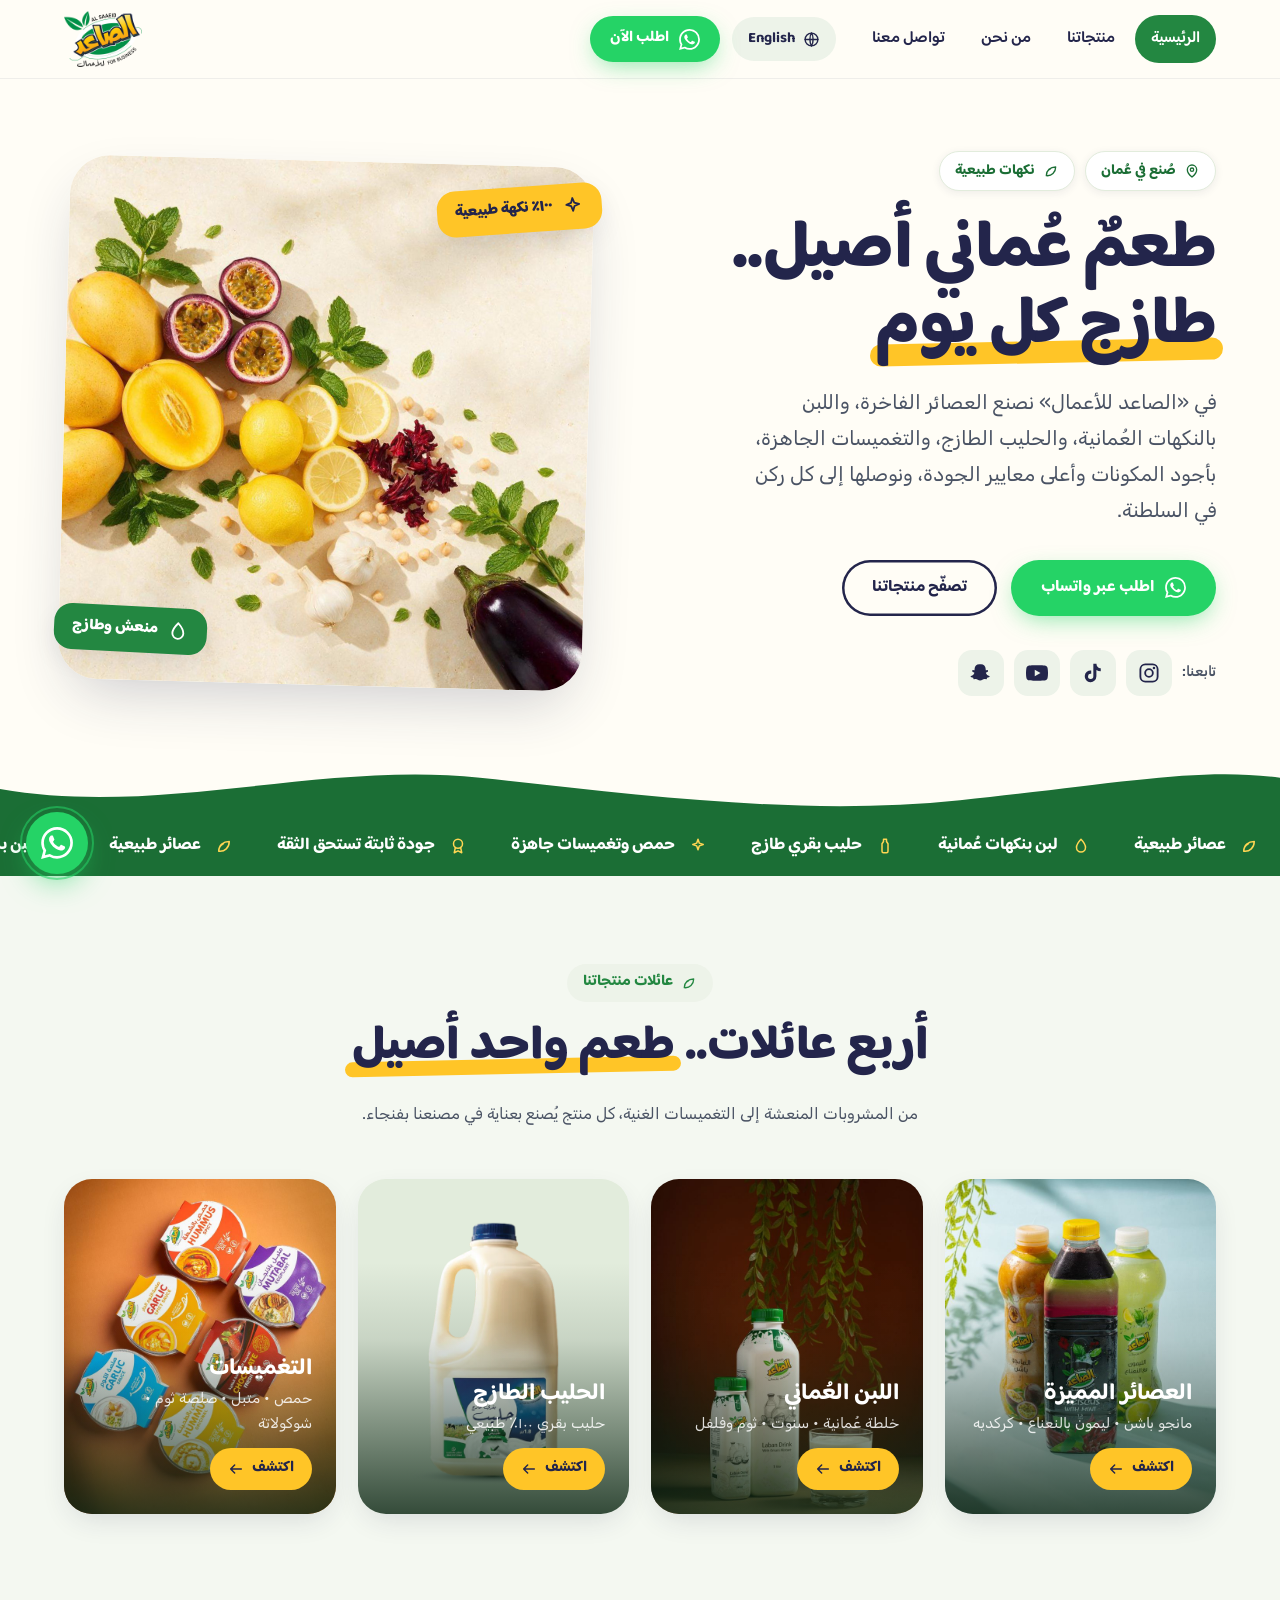
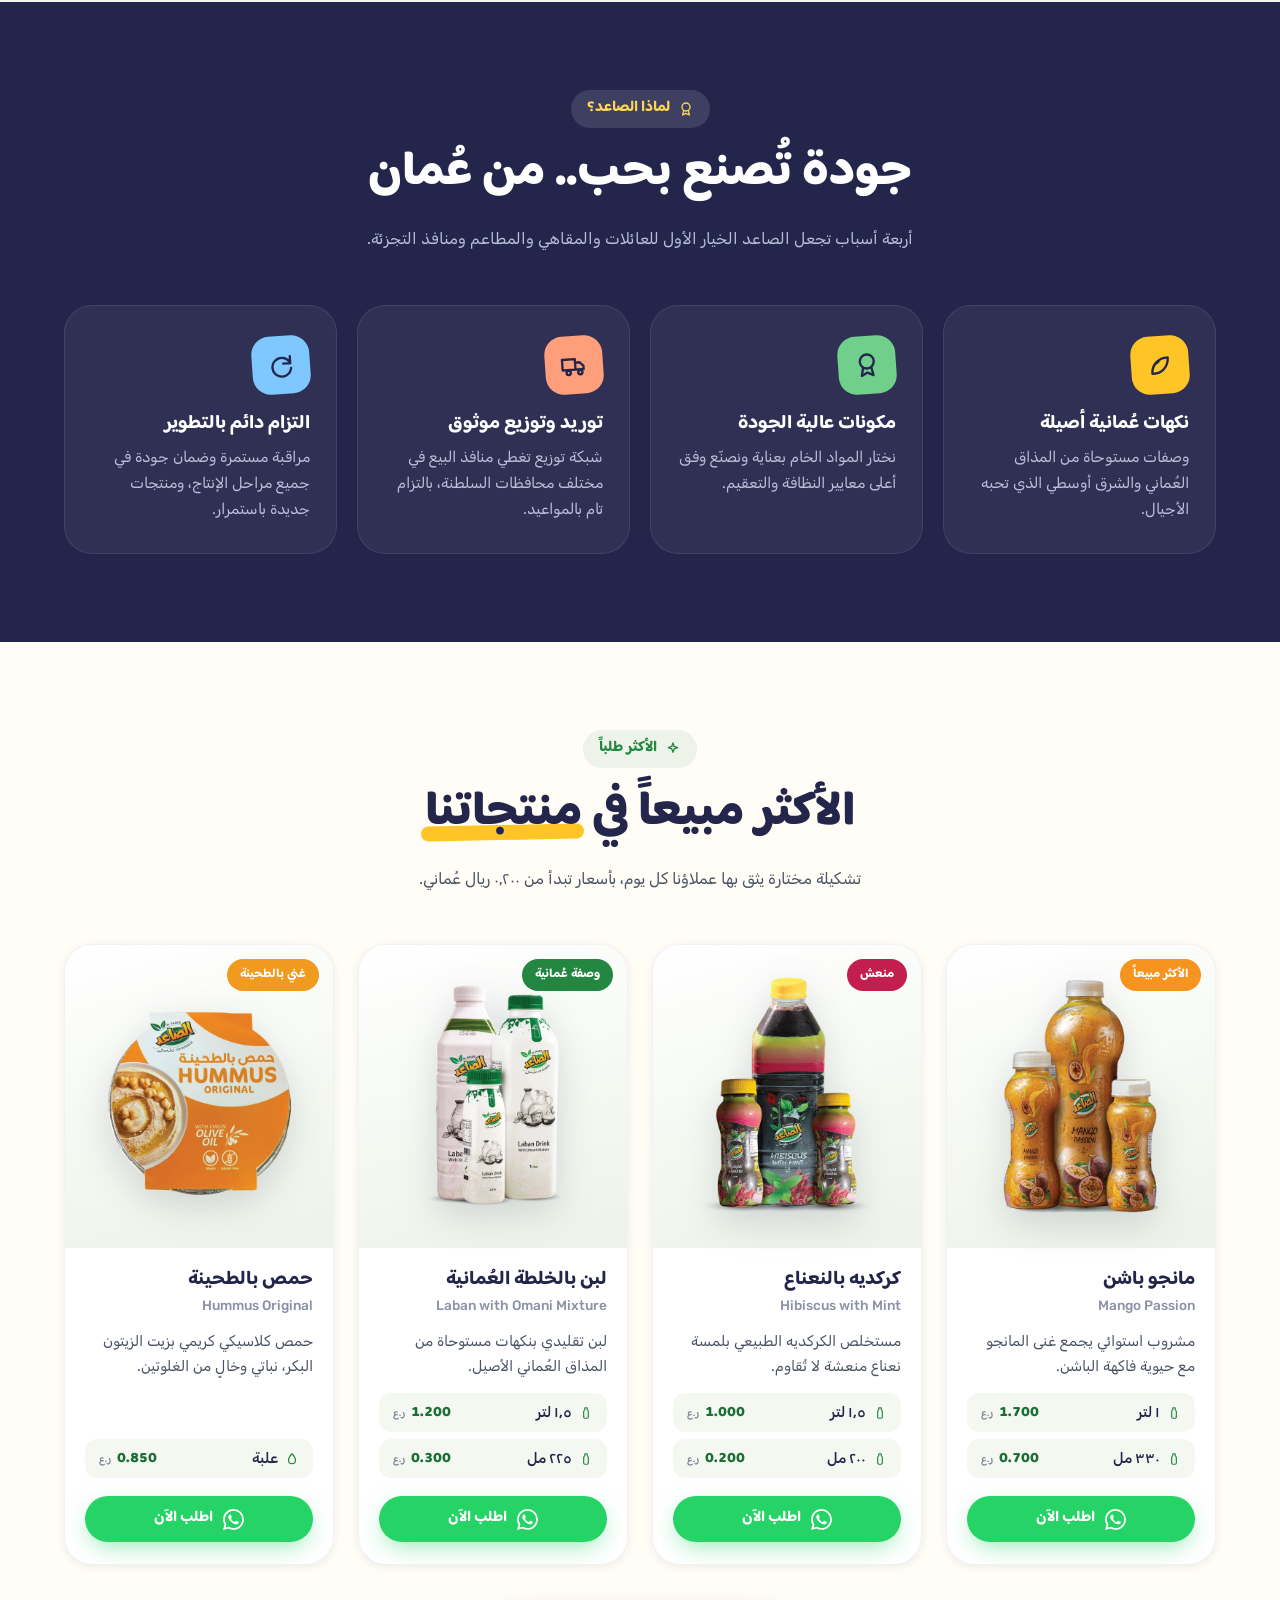
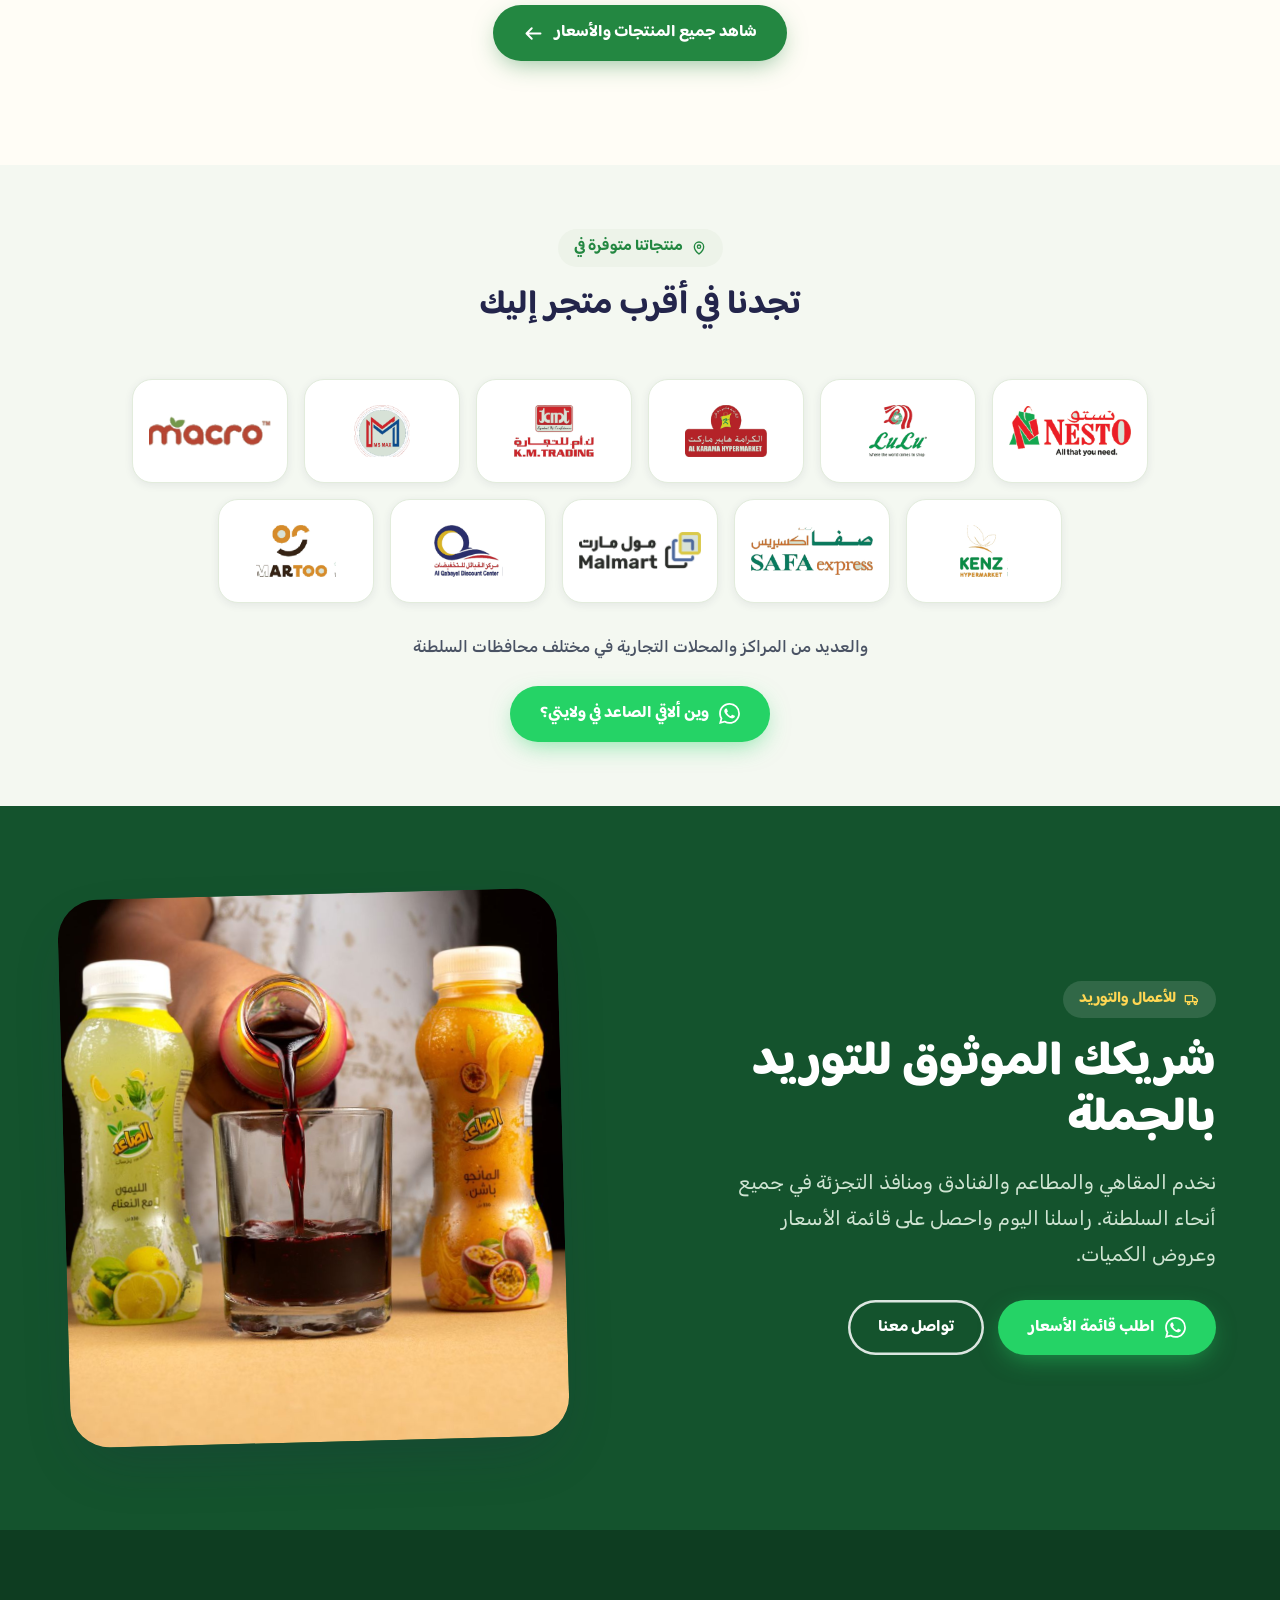
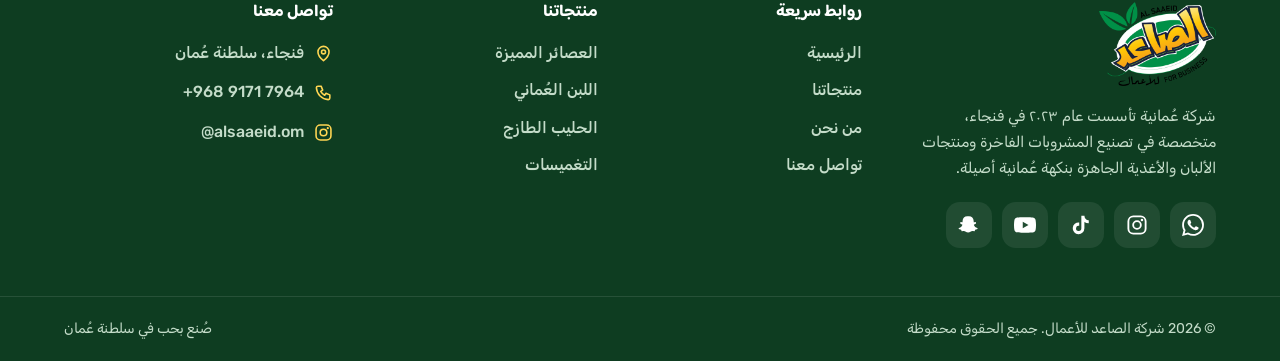
==== index.html @ 5150bda9 "Switch to clean URLs (no .html extension) Each page now lives at its own folder as index.html, so Gi" ====
<!DOCTYPE html>
<html lang="ar" dir="rtl">
<head>
<!-- Google tag (gtag.js) -->
<script async src="https://www.googletagmanager.com/gtag/js?id=AW-18378196377"></script>
<script>
  window.dataLayer = window.dataLayer || [];
  function gtag(){dataLayer.push(arguments);}
  gtag('js', new Date());

  gtag('config', 'AW-18378196377');
</script>
<meta charset="UTF-8">
<meta name="viewport" content="width=device-width, initial-scale=1">
<title>الصاعد للأعمال | عصائر ولبن وحليب وتغميسات عُمانية طازجة</title>
<meta name="description" content="شركة الصاعد للأعمال، مصنع عُماني في فنجاء ينتج العصائر الطبيعية، اللبن بالنكهات العُمانية، الحليب الطازج والتغميسات الجاهزة. اطلب الآن عبر واتساب.">
<link rel="icon" type="image/png" href="/assets/img/favicon.png">
<link rel="preconnect" href="https://fonts.googleapis.com">
<link rel="preconnect" href="https://fonts.gstatic.com" crossorigin>
<link href="https://fonts.googleapis.com/css2?family=Baloo+Bhaijaan+2:wght@400;500;600;700;800&family=Rubik:wght@300;400;500;600;700&display=swap" rel="stylesheet">
<link rel="stylesheet" href="/assets/css/style.css">

<!-- SEO -->
<link rel="canonical" href="https://alsaaeid.com/">
<link rel="alternate" hreflang="ar" href="https://alsaaeid.com/">
<link rel="alternate" hreflang="en" href="https://alsaaeid.com/en/">
<link rel="alternate" hreflang="x-default" href="https://alsaaeid.com/">
<meta name="robots" content="index, follow, max-image-preview:large">
<meta name="author" content="Al Saaeid For Business">
<meta name="geo.region" content="OM">
<meta name="geo.placename" content="Fanja, Sultanate of Oman">
<meta name="theme-color" content="#238741">
<meta property="og:type" content="website">
<meta property="og:site_name" content="الصاعد للأعمال">
<meta property="og:locale" content="ar_OM">
<meta property="og:locale:alternate" content="en_OM">
<meta property="og:url" content="https://alsaaeid.com/">
<meta property="og:title" content="الصاعد للأعمال | عصائر ولبن وحليب وتغميسات عُمانية طازجة">
<meta property="og:description" content="شركة الصاعد للأعمال، مصنع أغذية ومشروبات عُماني ينتج العصائر الطبيعية واللبن بالنكهات العُمانية والحليب الطازج والتغميسات الجاهزة. اطلب الآن عبر واتساب.">
<meta property="og:image" content="https://alsaaeid.com/assets/img/photos/hero-ingredients.jpg">
<meta property="og:image:width" content="1200">
<meta property="og:image:height" content="1200">
<meta name="twitter:card" content="summary_large_image">
<meta name="twitter:title" content="الصاعد للأعمال | عصائر ولبن وحليب وتغميسات عُمانية طازجة">
<meta name="twitter:description" content="شركة الصاعد للأعمال، مصنع أغذية ومشروبات عُماني ينتج العصائر الطبيعية واللبن بالنكهات العُمانية والحليب الطازج والتغميسات الجاهزة. اطلب الآن عبر واتساب.">
<meta name="twitter:image" content="https://alsaaeid.com/assets/img/photos/hero-ingredients.jpg">
<link rel="apple-touch-icon" href="https://alsaaeid.com/assets/img/favicon.png">
<script type="application/ld+json">{"@context":"https://schema.org","@type":"Organization","@id":"https://alsaaeid.com/#organization","name":"Al Saaeid For Business","alternateName":"شركة الصاعد للأعمال","url":"https://alsaaeid.com/","logo":"https://alsaaeid.com/assets/img/logo.png","image":"https://alsaaeid.com/assets/img/photos/hero-ingredients.jpg","description":"Omani food and beverage manufacturer producing premium juices, Omani-flavoured laban, fresh milk and ready-to-eat dips.","foundingDate":"2023","address":{"@type":"PostalAddress","addressLocality":"Fanja","addressRegion":"Ad Dakhiliyah","addressCountry":"OM"},"areaServed":[{"@type":"Country","name":"Oman"},{"@type":"Place","name":"GCC"}],"contactPoint":[{"@type":"ContactPoint","telephone":"+968-9171-7964","contactType":"sales","availableLanguage":["ar","en"]}],"sameAs":["https://www.instagram.com/alsaaeid.om","https://www.tiktok.com/@alsaieedjuices","https://www.youtube.com/@Alsaieedjuices","https://snapchat.com/t/v3rIKJzM","https://linktr.ee/alsaaiedforbusiness"]}</script>
<script type="application/ld+json">{"@context":"https://schema.org","@type":"WebSite","@id":"https://alsaaeid.com/#website","url":"https://alsaaeid.com/","name":"Al Saaeid For Business","inLanguage":["ar","en"],"publisher":{"@id":"https://alsaaeid.com/#organization"}}</script>
<script type="application/ld+json">{"@context":"https://schema.org","@type":"LocalBusiness","@id":"https://alsaaeid.com/#business","name":"Al Saaeid For Business","image":"https://alsaaeid.com/assets/img/logo.png","telephone":"+968-9171-7964","priceRange":"OMR 0.200 - OMR 1.700","address":{"@type":"PostalAddress","addressLocality":"Fanja","addressRegion":"Ad Dakhiliyah","addressCountry":"OM"},"url":"https://alsaaeid.com/","parentOrganization":{"@id":"https://alsaaeid.com/#organization"}}</script>
<!-- /SEO -->
</head>
<body>

<!-- SVG sprite -->
<svg xmlns="http://www.w3.org/2000/svg" style="display:none" aria-hidden="true">
  <symbol id="i-wa" viewBox="0 0 24 24"><path fill="currentColor" d="M17.472 14.382c-.297-.149-1.758-.867-2.03-.967-.273-.099-.471-.148-.67.15-.197.297-.767.966-.94 1.164-.173.199-.347.223-.644.075-.297-.15-1.255-.463-2.39-1.475-.883-.788-1.48-1.761-1.653-2.059-.173-.297-.018-.458.13-.606.134-.133.297-.347.446-.52.149-.174.198-.298.297-.497.1-.198.05-.371-.025-.52-.074-.149-.669-1.612-.916-2.207-.242-.579-.487-.5-.669-.51-.173-.008-.371-.01-.57-.01-.198 0-.52.074-.792.372-.272.297-1.04 1.016-1.04 2.479 0 1.462 1.065 2.875 1.213 3.074.149.198 2.096 3.2 5.077 4.487.709.306 1.262.489 1.694.625.712.227 1.36.195 1.871.118.571-.085 1.758-.719 2.006-1.413.248-.694.248-1.289.173-1.413-.074-.124-.272-.198-.57-.347m-5.421 7.403h-.004a9.87 9.87 0 0 1-5.031-1.378l-.361-.214-3.741.982.998-3.648-.235-.374a9.86 9.86 0 0 1-1.51-5.26c.001-5.45 4.436-9.884 9.888-9.884 2.64 0 5.122 1.03 6.988 2.898a9.825 9.825 0 0 1 2.893 6.994c-.003 5.45-4.437 9.884-9.885 9.884m8.413-18.297A11.815 11.815 0 0 0 12.05 0C5.495 0 .16 5.335.157 11.892c0 2.096.547 4.142 1.588 5.945L.057 24l6.305-1.654a11.882 11.882 0 0 0 5.683 1.448h.005c6.554 0 11.89-5.335 11.893-11.893a11.821 11.821 0 0 0-3.48-8.413"/></symbol>
  <symbol id="i-ig" viewBox="0 0 24 24"><rect x="2.6" y="2.6" width="18.8" height="18.8" rx="5.4" fill="none" stroke="currentColor" stroke-width="2"/><circle cx="12" cy="12" r="4.2" fill="none" stroke="currentColor" stroke-width="2"/><circle cx="17.4" cy="6.6" r="1.4" fill="currentColor"/></symbol>
  <symbol id="i-tt" viewBox="0 0 24 24"><path fill="currentColor" d="M19.59 6.69a4.83 4.83 0 0 1-3.77-4.25V2h-3.45v13.67a2.89 2.89 0 1 1-2.31-2.83v-3.5a6.37 6.37 0 1 0 5.64 6.33V8.69a8.16 8.16 0 0 0 4.77 1.52v-3.4a4.85 4.85 0 0 1-.88-.12z"/></symbol>
  <symbol id="i-yt" viewBox="0 0 24 24"><path fill="currentColor" d="M23.5 6.19a3.02 3.02 0 0 0-2.12-2.14C19.5 3.55 12 3.55 12 3.55s-7.5 0-9.38.5A3.02 3.02 0 0 0 .5 6.19 31.6 31.6 0 0 0 0 12a31.6 31.6 0 0 0 .5 5.81 3.02 3.02 0 0 0 2.12 2.14c1.88.5 9.38.5 9.38.5s7.5 0 9.38-.5a3.02 3.02 0 0 0 2.12-2.14A31.6 31.6 0 0 0 24 12a31.6 31.6 0 0 0-.5-5.81zM9.55 15.57V8.43L15.82 12z"/></symbol>
  <symbol id="i-sc" viewBox="0 0 24 24"><path fill="currentColor" d="M12 2.5c2.9 0 5 2.2 5.1 5l.05 1.6c.6.1 1.1-.4 1.7-.3.5.05.9.4.9.9 0 .9-1.3 1.3-2.1 1.7-.3.1-.4.4-.3.7.6 1.5 1.9 2.9 3.6 3.2.3.1.5.3.5.6 0 .8-1.5 1.2-2.8 1.4-.1.4-.2.9-.4 1.2-.15.3-.5.3-.8.25-.5-.1-1-.2-1.6-.2-1.9 0-2.6 1.7-4.8 1.7s-2.9-1.7-4.8-1.7c-.6 0-1.2.1-1.6.2-.3.05-.65.05-.8-.25-.2-.35-.3-.8-.4-1.2-1.3-.2-2.8-.6-2.8-1.4 0-.3.2-.5.5-.6 1.7-.3 3-1.7 3.6-3.2.1-.3 0-.6-.3-.7-.8-.4-2.1-.8-2.1-1.7 0-.5.4-.85.9-.9.6-.1 1.1.4 1.7.3l.05-1.6c.1-2.8 2.2-5 5.1-5z"/></symbol>
  <symbol id="i-leaf" viewBox="0 0 24 24"><path fill="none" stroke="currentColor" stroke-width="2" stroke-linecap="round" stroke-linejoin="round" d="M5 19c8 1 14-5 14-13-8 0-14 5-14 13zm0 0c0-4 2-8 6-10"/></symbol>
  <symbol id="i-arrow" viewBox="0 0 24 24"><path fill="none" stroke="currentColor" stroke-width="2.2" stroke-linecap="round" stroke-linejoin="round" d="M4 12h16m-6-6 6 6-6 6"/></symbol>
  <symbol id="i-pin" viewBox="0 0 24 24"><path fill="none" stroke="currentColor" stroke-width="2" stroke-linecap="round" stroke-linejoin="round" d="M12 21s-7-5.5-7-11a7 7 0 1 1 14 0c0 5.5-7 11-7 11z"/><circle cx="12" cy="10" r="2.5" fill="none" stroke="currentColor" stroke-width="2"/></symbol>
  <symbol id="i-phone" viewBox="0 0 24 24"><path fill="none" stroke="currentColor" stroke-width="2" stroke-linecap="round" stroke-linejoin="round" d="M5 4h4l2 5-2.5 1.5a12 12 0 0 0 5 5L15 13l5 2v4a2 2 0 0 1-2 2A16 16 0 0 1 3 6a2 2 0 0 1 2-2z"/></symbol>
  <symbol id="i-check" viewBox="0 0 24 24"><path fill="none" stroke="currentColor" stroke-width="2.4" stroke-linecap="round" stroke-linejoin="round" d="M5 13l4 4L19 7"/></symbol>
  <symbol id="i-medal" viewBox="0 0 24 24"><circle cx="12" cy="9" r="6" fill="none" stroke="currentColor" stroke-width="2"/><path fill="none" stroke="currentColor" stroke-width="2" stroke-linecap="round" stroke-linejoin="round" d="M8.5 14 7 21l5-2.5L17 21l-1.5-7"/></symbol>
  <symbol id="i-truck" viewBox="0 0 24 24"><path fill="none" stroke="currentColor" stroke-width="2" stroke-linecap="round" stroke-linejoin="round" d="M2 7h11v9H2zM13 10h4l3 3v3h-7z"/><circle cx="7" cy="18.5" r="1.8" fill="none" stroke="currentColor" stroke-width="2"/><circle cx="17" cy="18.5" r="1.8" fill="none" stroke="currentColor" stroke-width="2"/></symbol>
  <symbol id="i-spark" viewBox="0 0 24 24"><path fill="none" stroke="currentColor" stroke-width="2" stroke-linejoin="round" d="M12 3l1.8 5.2L19 10l-5.2 1.8L12 17l-1.8-5.2L5 10l5.2-1.8z"/></symbol>
  <symbol id="i-refresh" viewBox="0 0 24 24"><path fill="none" stroke="currentColor" stroke-width="2" stroke-linecap="round" stroke-linejoin="round" d="M20 11a8 8 0 1 0 .5 4M20 5v6h-6"/></symbol>
  <symbol id="i-drop" viewBox="0 0 24 24"><path fill="none" stroke="currentColor" stroke-width="2" stroke-linejoin="round" d="M12 3s6 6.3 6 11a6 6 0 1 1-12 0c0-4.7 6-11 6-11z"/></symbol>
  <symbol id="i-clock" viewBox="0 0 24 24"><circle cx="12" cy="12" r="9" fill="none" stroke="currentColor" stroke-width="2"/><path fill="none" stroke="currentColor" stroke-width="2" stroke-linecap="round" d="M12 7v5l3 2"/></symbol>
  <symbol id="i-globe" viewBox="0 0 24 24"><circle cx="12" cy="12" r="9" fill="none" stroke="currentColor" stroke-width="2"/><path fill="none" stroke="currentColor" stroke-width="2" stroke-linecap="round" d="M3 12h18M12 3c3 3.5 3 14 0 18-3-4-3-14.5 0-18"/></symbol>
  <symbol id="i-bottle" viewBox="0 0 24 24"><path fill="none" stroke="currentColor" stroke-width="2" stroke-linecap="round" stroke-linejoin="round" d="M10 3h4v3l2 3v10a2 2 0 0 1-2 2h-4a2 2 0 0 1-2-2V9l2-3z"/></symbol>
  <symbol id="i-factory" viewBox="0 0 24 24"><path fill="none" stroke="currentColor" stroke-width="2" stroke-linecap="round" stroke-linejoin="round" d="M3 21V10l6 4v-4l6 4V7a2 2 0 0 1 2-2h2a2 2 0 0 1 2 2v14zM3 21h18"/></symbol>
</svg>

<!-- Header -->
<header class="header">
  <div class="header__inner">
    <a class="header__logo" href="/" aria-label="الصاعد للأعمال، الصفحة الرئيسية">
      <img src="/assets/img/logo.png" alt="شعار الصاعد للأعمال" width="768" height="552">
    </a>
    <nav class="nav" id="nav" aria-label="التنقل الرئيسي">
      <a href="/" class="is-active" aria-current="page">الرئيسية</a>
      <a href="/products/">منتجاتنا</a>
      <a href="/about/">من نحن</a>
      <a href="/contact/">تواصل معنا</a>
    </nav>
    <div class="header__actions">
      <a class="lang-switch" href="/en/" lang="en" hreflang="en">
        <svg aria-hidden="true"><use href="#i-globe"/></svg>
        English
      </a>
      <a class="btn btn--wa btn--sm header__wa" href="https://wa.me/96891717964?text=مرحباً، أود الاستفسار عن منتجات الصاعد" target="_blank" rel="noopener">
        <svg aria-hidden="true"><use href="#i-wa"/></svg>
        اطلب الآن
      </a>
      <button class="nav-toggle" aria-expanded="false" aria-controls="nav" aria-label="فتح القائمة">
        <span></span><span></span><span></span>
      </button>
    </div>
  </div>
</header>

<main>
  <!-- Hero -->
  <section class="hero">
    <div class="hero__blob hero__blob--gold" aria-hidden="true"></div>
    <div class="hero__blob hero__blob--green" aria-hidden="true"></div>
    <div class="hero__inner">
      <div class="hero__copy">
        <div class="hero__badge-row reveal-stagger is-visible">
          <span class="hero__badge"><svg aria-hidden="true"><use href="#i-pin"/></svg> صُنع في عُمان</span>
          <span class="hero__badge"><svg aria-hidden="true"><use href="#i-leaf"/></svg> نكهات طبيعية</span>
        </div>
        <h1 class="display-xl">طعمٌ عُماني أصيل..<br><span class="mark-swash">طازج كل يوم</span></h1>
        <p class="lead hero__sub">في «الصاعد للأعمال» نصنع العصائر الفاخرة، واللبن بالنكهات العُمانية، والحليب الطازج، والتغميسات الجاهزة، بأجود المكونات وأعلى معايير الجودة، ونوصلها إلى كل ركن في السلطنة.</p>
        <div class="hero__ctas">
          <a class="btn btn--wa" href="https://wa.me/96891717964?text=مرحباً، أود الاستفسار عن منتجات الصاعد" target="_blank" rel="noopener">
            <svg aria-hidden="true"><use href="#i-wa"/></svg>
            اطلب عبر واتساب
          </a>
          <a class="btn btn--ghost" href="/products/">تصفّح منتجاتنا</a>
        </div>
        <div class="hero__social">
          <span class="hero__social-label">تابعنا:</span>
          <a class="social-btn" style="background:var(--sage-100);color:var(--ink)" href="https://www.instagram.com/alsaaeid.om" target="_blank" rel="noopener" aria-label="إنستغرام"><svg aria-hidden="true"><use href="#i-ig"/></svg></a>
          <a class="social-btn" style="background:var(--sage-100);color:var(--ink)" href="https://www.tiktok.com/@alsaieedjuices" target="_blank" rel="noopener" aria-label="تيك توك"><svg aria-hidden="true"><use href="#i-tt"/></svg></a>
          <a class="social-btn" style="background:var(--sage-100);color:var(--ink)" href="https://www.youtube.com/@Alsaieedjuices" target="_blank" rel="noopener" aria-label="يوتيوب"><svg aria-hidden="true"><use href="#i-yt"/></svg></a>
          <a class="social-btn" style="background:var(--sage-100);color:var(--ink)" href="https://snapchat.com/t/v3rIKJzM" target="_blank" rel="noopener" aria-label="سناب شات"><svg aria-hidden="true"><use href="#i-sc"/></svg></a>
        </div>
      </div>
      <div class="hero__art reveal is-visible">
        <span class="hero__sticker hero__sticker--top"><svg aria-hidden="true"><use href="#i-spark"/></svg> ١٠٠٪ نكهة طبيعية</span>
        <div class="hero__photo-frame">
          <img src="/assets/img/photos/hero-ingredients.jpg" alt="عصائر الصاعد: الليمون بالنعناع، مانجو باشن، والكركديه على خلفية صفراء زاهية" fetchpriority="high">
        </div>
        <span class="hero__sticker hero__sticker--bottom"><svg aria-hidden="true"><use href="#i-drop"/></svg> منعش وطازج</span>
      </div>
    </div>
    <div class="wave" aria-hidden="true">
      <svg viewBox="0 0 1440 60" preserveAspectRatio="none"><path fill="#1B6E35" d="M0,30 C180,60 360,0 540,18 C720,36 900,60 1080,42 C1260,24 1350,6 1440,18 L1440,60 L0,60 Z"/></svg>
    </div>
  </section>

  <!-- Ticker -->
  <div class="ticker" aria-hidden="true">
    <div class="ticker__track">
      <div class="ticker__group">
        <span class="ticker__item"><svg><use href="#i-leaf"/></svg> عصائر طبيعية</span>
        <span class="ticker__item"><svg><use href="#i-drop"/></svg> لبن بنكهات عُمانية</span>
        <span class="ticker__item"><svg><use href="#i-bottle"/></svg> حليب بقري طازج</span>
        <span class="ticker__item"><svg><use href="#i-spark"/></svg> حمص وتغميسات جاهزة</span>
        <span class="ticker__item"><svg><use href="#i-medal"/></svg> جودة ثابتة تستحق الثقة</span>
      </div>
      <div class="ticker__group">
        <span class="ticker__item"><svg><use href="#i-leaf"/></svg> عصائر طبيعية</span>
        <span class="ticker__item"><svg><use href="#i-drop"/></svg> لبن بنكهات عُمانية</span>
        <span class="ticker__item"><svg><use href="#i-bottle"/></svg> حليب بقري طازج</span>
        <span class="ticker__item"><svg><use href="#i-spark"/></svg> حمص وتغميسات جاهزة</span>
        <span class="ticker__item"><svg><use href="#i-medal"/></svg> جودة ثابتة تستحق الثقة</span>
      </div>
      <div class="ticker__group">
        <span class="ticker__item"><svg><use href="#i-leaf"/></svg> عصائر طبيعية</span>
        <span class="ticker__item"><svg><use href="#i-drop"/></svg> لبن بنكهات عُمانية</span>
        <span class="ticker__item"><svg><use href="#i-bottle"/></svg> حليب بقري طازج</span>
        <span class="ticker__item"><svg><use href="#i-spark"/></svg> حمص وتغميسات جاهزة</span>
        <span class="ticker__item"><svg><use href="#i-medal"/></svg> جودة ثابتة تستحق الثقة</span>
      </div>
    </div>
  </div>

  <!-- Categories -->
  <section class="section cats">
    <div class="container">
      <div class="section-head reveal">
        <span class="eyebrow"><svg aria-hidden="true"><use href="#i-leaf"/></svg> عائلات منتجاتنا</span>
        <h2 class="display-lg">أربع عائلات.. <span class="mark-swash">طعم واحد أصيل</span></h2>
        <p>من المشروبات المنعشة إلى التغميسات الغنية، كل منتج يُصنع بعناية في مصنعنا بفنجاء.</p>
      </div>
      <div class="cats__grid reveal-stagger">
        <a class="cat-card" href="/products/#juices">
          <img src="/assets/img/photos/cat-juices.jpg" alt="عصائر الصاعد الثلاثة: مانجو باشن والكركديه والليمون بالنعناع" loading="lazy">
          <div class="cat-card__body">
            <h3>العصائر المميزة</h3>
            <p>مانجو باشن • ليمون بالنعناع • كركديه</p>
            <span class="cat-card__cta">اكتشف <svg aria-hidden="true"><use href="#i-arrow"/></svg></span>
          </div>
        </a>
        <a class="cat-card" href="/products/#laban">
          <img src="/assets/img/photos/cat-laban.jpg" alt="لبن الصاعد بالخلطة العُمانية مع كوب لبن طازج" loading="lazy">
          <div class="cat-card__body">
            <h3>اللبن العُماني</h3>
            <p>خلطة عُمانية • سنوت • ثوم وفلفل</p>
            <span class="cat-card__cta">اكتشف <svg aria-hidden="true"><use href="#i-arrow"/></svg></span>
          </div>
        </a>
        <a class="cat-card" href="/products/#milk">
          <picture><source type="image/webp" srcset="/assets/img/products/milk-fresh.webp?v=20260805b"><img src="/assets/img/products/milk-fresh.png?v=20260805b" alt="حليب الصاعد البقري الطازج عبوة 1.8 لتر" loading="lazy" style="object-fit:contain;background:#E2ECDC" width="620" height="700"></picture>
          <div class="cat-card__body">
            <h3>الحليب الطازج</h3>
            <p>حليب بقري ١٠٠٪ طبيعي</p>
            <span class="cat-card__cta">اكتشف <svg aria-hidden="true"><use href="#i-arrow"/></svg></span>
          </div>
        </a>
        <a class="cat-card" href="/products/#dips">
          <img src="/assets/img/photos/cat-dips.jpg" alt="تشكيلة تغميسات الصاعد: حمص ومتبل وصلصة الثوم وصوص الشوكولاتة" loading="lazy">
          <div class="cat-card__body">
            <h3>التغميسات</h3>
            <p>حمص • متبل • صلصة ثوم • شوكولاتة</p>
            <span class="cat-card__cta">اكتشف <svg aria-hidden="true"><use href="#i-arrow"/></svg></span>
          </div>
        </a>
      </div>
    </div>
  </section>

  <!-- Why us -->
  <section class="section why">
    <div class="container">
      <div class="section-head reveal">
        <span class="eyebrow eyebrow--light"><svg aria-hidden="true"><use href="#i-medal"/></svg> لماذا الصاعد؟</span>
        <h2 class="display-lg">جودة تُصنع بحب.. من عُمان</h2>
        <p>أربعة أسباب تجعل الصاعد الخيار الأول للعائلات والمقاهي والمطاعم ومنافذ التجزئة.</p>
      </div>
      <div class="why__grid reveal-stagger">
        <div class="why-card">
          <div class="why-card__icon"><svg aria-hidden="true"><use href="#i-leaf"/></svg></div>
          <h3>نكهات عُمانية أصيلة</h3>
          <p>وصفات مستوحاة من المذاق العُماني والشرق أوسطي الذي تحبه الأجيال.</p>
        </div>
        <div class="why-card">
          <div class="why-card__icon"><svg aria-hidden="true"><use href="#i-medal"/></svg></div>
          <h3>مكونات عالية الجودة</h3>
          <p>نختار المواد الخام بعناية ونصنّع وفق أعلى معايير النظافة والتعقيم.</p>
        </div>
        <div class="why-card">
          <div class="why-card__icon"><svg aria-hidden="true"><use href="#i-truck"/></svg></div>
          <h3>توريد وتوزيع موثوق</h3>
          <p>شبكة توزيع تغطي منافذ البيع في مختلف محافظات السلطنة، بالتزام تام بالمواعيد.</p>
        </div>
        <div class="why-card">
          <div class="why-card__icon"><svg aria-hidden="true"><use href="#i-refresh"/></svg></div>
          <h3>التزام دائم بالتطوير</h3>
          <p>مراقبة مستمرة وضمان جودة في جميع مراحل الإنتاج، ومنتجات جديدة باستمرار.</p>
        </div>
      </div>
    </div>
  </section>

  <!-- Best sellers -->
  <section class="section products-strip">
    <div class="container">
      <div class="section-head reveal">
        <span class="eyebrow"><svg aria-hidden="true"><use href="#i-spark"/></svg> الأكثر طلباً</span>
        <h2 class="display-lg">الأكثر مبيعاً في <span class="mark-swash">منتجاتنا</span></h2>
        <p>تشكيلة مختارة يثق بها عملاؤنا كل يوم، بأسعار تبدأ من ٠٫٢٠٠ ريال عُماني.</p>
      </div>
      <div class="prod-grid reveal-stagger">
        <article class="prod-card" style="--accent:var(--mango)">
          <div class="prod-card__media">
            <span class="prod-card__flag">الأكثر مبيعاً</span>
            <picture><source type="image/webp" srcset="/assets/img/products/juice-mango.webp?v=20260805b"><img src="/assets/img/products/juice-mango.png?v=20260805b" alt="عصير مانجو باشن من الصاعد بثلاثة أحجام" loading="lazy" width="620" height="700"></picture>
          </div>
          <div class="prod-card__body">
            <h3>مانجو باشن</h3>
            <p class="prod-card__alt">Mango Passion</p>
            <p class="prod-card__desc">مشروب استوائي يجمع غنى المانجو مع حيوية فاكهة الباشن.</p>
            <div class="price-list">
              <div class="price-row"><span class="price-row__size"><svg aria-hidden="true"><use href="#i-bottle"/></svg> ١ لتر</span><span class="price-row__price">1.700 <small>ر.ع</small></span></div>
              <div class="price-row"><span class="price-row__size"><svg aria-hidden="true"><use href="#i-bottle"/></svg> ٣٣٠ مل</span><span class="price-row__price">0.700 <small>ر.ع</small></span></div>
            </div>
            <a class="btn btn--wa btn--sm" href="https://wa.me/96891717964?text=مرحباً، أود طلب عصير مانجو باشن" target="_blank" rel="noopener"><svg aria-hidden="true"><use href="#i-wa"/></svg> اطلب الآن</a>
          </div>
        </article>
        <article class="prod-card" style="--accent:var(--karkade)">
          <div class="prod-card__media">
            <span class="prod-card__flag">منعش</span>
            <picture><source type="image/webp" srcset="/assets/img/products/juice-karkade.webp?v=20260805b"><img src="/assets/img/products/juice-karkade.png?v=20260805b" alt="مشروب الكركديه بالنعناع من الصاعد" loading="lazy" width="620" height="700"></picture>
          </div>
          <div class="prod-card__body">
            <h3>كركديه بالنعناع</h3>
            <p class="prod-card__alt">Hibiscus with Mint</p>
            <p class="prod-card__desc">مستخلص الكركديه الطبيعي بلمسة نعناع منعشة لا تُقاوم.</p>
            <div class="price-list">
              <div class="price-row"><span class="price-row__size"><svg aria-hidden="true"><use href="#i-bottle"/></svg> ١٫٥ لتر</span><span class="price-row__price">1.000 <small>ر.ع</small></span></div>
              <div class="price-row"><span class="price-row__size"><svg aria-hidden="true"><use href="#i-bottle"/></svg> ٢٠٠ مل</span><span class="price-row__price">0.200 <small>ر.ع</small></span></div>
            </div>
            <a class="btn btn--wa btn--sm" href="https://wa.me/96891717964?text=مرحباً، أود طلب مشروب الكركديه بالنعناع" target="_blank" rel="noopener"><svg aria-hidden="true"><use href="#i-wa"/></svg> اطلب الآن</a>
          </div>
        </article>
        <article class="prod-card" style="--accent:var(--green-600)">
          <div class="prod-card__media">
            <span class="prod-card__flag">وصفة عُمانية</span>
            <picture><source type="image/webp" srcset="/assets/img/products/laban-omani.webp?v=20260805b"><img src="/assets/img/products/laban-omani.png?v=20260805b" alt="لبن الصاعد بالخلطة العُمانية بثلاثة أحجام" loading="lazy" width="620" height="700"></picture>
          </div>
          <div class="prod-card__body">
            <h3>لبن بالخلطة العُمانية</h3>
            <p class="prod-card__alt">Laban with Omani Mixture</p>
            <p class="prod-card__desc">لبن تقليدي بنكهات مستوحاة من المذاق العُماني الأصيل.</p>
            <div class="price-list">
              <div class="price-row"><span class="price-row__size"><svg aria-hidden="true"><use href="#i-bottle"/></svg> ١٫٥ لتر</span><span class="price-row__price">1.200 <small>ر.ع</small></span></div>
              <div class="price-row"><span class="price-row__size"><svg aria-hidden="true"><use href="#i-bottle"/></svg> ٢٢٥ مل</span><span class="price-row__price">0.300 <small>ر.ع</small></span></div>
            </div>
            <a class="btn btn--wa btn--sm" href="https://wa.me/96891717964?text=مرحباً، أود طلب لبن بالخلطة العُمانية" target="_blank" rel="noopener"><svg aria-hidden="true"><use href="#i-wa"/></svg> اطلب الآن</a>
          </div>
        </article>
        <article class="prod-card" style="--accent:var(--hummus, #F19A20)">
          <div class="prod-card__media">
            <span class="prod-card__flag" style="background:#F19A20">غني بالطحينة</span>
            <picture><source type="image/webp" srcset="/assets/img/products/dip-hummus-original.webp?v=20260805b"><img src="/assets/img/products/dip-hummus-original.png?v=20260805b" alt="حمص بالطحينة من الصاعد بزيت الزيتون البكر" loading="lazy" width="620" height="700"></picture>
          </div>
          <div class="prod-card__body">
            <h3>حمص بالطحينة</h3>
            <p class="prod-card__alt">Hummus Original</p>
            <p class="prod-card__desc">حمص كلاسيكي كريمي بزيت الزيتون البكر، نباتي وخالٍ من الغلوتين.</p>
            <div class="price-list">
              <div class="price-row"><span class="price-row__size"><svg aria-hidden="true"><use href="#i-drop"/></svg> علبة</span><span class="price-row__price">0.850 <small>ر.ع</small></span></div>
            </div>
            <a class="btn btn--wa btn--sm" href="https://wa.me/96891717964?text=مرحباً، أود طلب حمص بالطحينة" target="_blank" rel="noopener"><svg aria-hidden="true"><use href="#i-wa"/></svg> اطلب الآن</a>
          </div>
        </article>
      </div>
      <p class="text-center" style="margin-top:40px">
        <a class="btn btn--primary" href="/products/">شاهد جميع المنتجات والأسعار <svg aria-hidden="true" style="transform:scaleX(-1)"><use href="#i-arrow"/></svg></a>
      </p>
    </div>
  </section>

  <!-- Retailers -->
  <section class="section section--tight retailers">
    <div class="container">
      <div class="section-head reveal">
        <span class="eyebrow"><svg aria-hidden="true"><use href="#i-pin"/></svg> منتجاتنا متوفرة في</span>
        <h2 class="display-md">تجدنا في أقرب متجر إليك</h2>
      </div>
      <div class="retailers__grid reveal-stagger">
        <div class="retailer-card"><img src="/assets/img/retailers/nesto.png" alt="نستو هايبر ماركت" loading="lazy" width="363" height="150"></div>
        <div class="retailer-card"><img src="/assets/img/retailers/lulu.png" alt="لولو هايبر ماركت" loading="lazy" width="166" height="150"></div>
        <div class="retailer-card"><img src="/assets/img/retailers/al-karama.png" alt="الكرامة هايبر ماركت" loading="lazy" width="239" height="150"></div>
        <div class="retailer-card"><img src="/assets/img/retailers/km-trading.png" alt="ك.أم للتجارة" loading="lazy" width="232" height="150"></div>
        <div class="retailer-card"><img src="/assets/img/retailers/ms-max.png" alt="إم إس ماكس" loading="lazy" width="159" height="150"></div>
        <div class="retailer-card"><img src="/assets/img/retailers/macro.png" alt="ماكرو" loading="lazy" width="601" height="150"></div>
        <div class="retailer-card"><img src="/assets/img/retailers/kenz.png" alt="كنز هايبر ماركت" loading="lazy" width="140" height="150"></div>
        <div class="retailer-card"><img src="/assets/img/retailers/safa.png" alt="صفا إكسبريس" loading="lazy" width="381" height="150"></div>
        <div class="retailer-card"><img src="/assets/img/retailers/malmart.png" alt="مول مارت" loading="lazy" width="498" height="150"></div>
        <div class="retailer-card"><img src="/assets/img/retailers/al-qabayel.png" alt="مركز القبائل للتخفيضات" loading="lazy" width="199" height="150"></div>
        <div class="retailer-card"><img src="/assets/img/retailers/martoo.png" alt="مارتو" loading="lazy" width="233" height="150"></div>
      </div>
      <p class="retailers__note reveal">والعديد من المراكز والمحلات التجارية في مختلف محافظات السلطنة</p>
      <div class="retailers__cta reveal">
        <a class="btn btn--wa" href="https://wa.me/96891717964?text=مرحباً، أين أجد منتجات الصاعد في ولايتي؟" target="_blank" rel="noopener">
          <svg aria-hidden="true"><use href="#i-wa"/></svg>
          وين ألاقي الصاعد في ولايتي؟
        </a>
      </div>
    </div>
  </section>

  <!-- CTA band -->
  <section class="cta-band">
    <div class="cta-band__inner">
      <div class="reveal">
        <span class="eyebrow eyebrow--light"><svg aria-hidden="true"><use href="#i-truck"/></svg> للأعمال والتوريد</span>
        <h2 class="display-lg">شريكك الموثوق للتوريد بالجملة</h2>
        <p class="lead">نخدم المقاهي والمطاعم والفنادق ومنافذ التجزئة في جميع أنحاء السلطنة. راسلنا اليوم واحصل على قائمة الأسعار وعروض الكميات.</p>
        <div class="cta-band__actions">
          <a class="btn btn--wa" href="https://wa.me/96891717964?text=مرحباً، أود الحصول على قائمة الأسعار وتفاصيل التوريد بالجملة" target="_blank" rel="noopener">
            <svg aria-hidden="true"><use href="#i-wa"/></svg>
            اطلب قائمة الأسعار
          </a>
          <a class="btn btn--ghost-light" href="/contact/">تواصل معنا</a>
        </div>
      </div>
      <div class="cta-band__art reveal">
        <img src="/assets/img/photos/pour-karkade.jpg" alt="سكب مشروب الكركديه الطازج في كوب" loading="lazy">
      </div>
    </div>
  </section>

  <!-- Footer -->
  <footer class="footer">
    <div class="footer__top">
      <div class="footer__brand">
        <img src="/assets/img/logo.png" alt="شعار الصاعد للأعمال">
        <p>شركة عُمانية تأسست عام ٢٠٢٣ في فنجاء، متخصصة في تصنيع المشروبات الفاخرة ومنتجات الألبان والأغذية الجاهزة بنكهة عُمانية أصيلة.</p>
        <div class="social-row">
          <a class="social-btn" href="https://wa.me/96891717964" target="_blank" rel="noopener" aria-label="واتساب"><svg aria-hidden="true"><use href="#i-wa"/></svg></a>
          <a class="social-btn" href="https://www.instagram.com/alsaaeid.om" target="_blank" rel="noopener" aria-label="إنستغرام"><svg aria-hidden="true"><use href="#i-ig"/></svg></a>
          <a class="social-btn" href="https://www.tiktok.com/@alsaieedjuices" target="_blank" rel="noopener" aria-label="تيك توك"><svg aria-hidden="true"><use href="#i-tt"/></svg></a>
          <a class="social-btn" href="https://www.youtube.com/@Alsaieedjuices" target="_blank" rel="noopener" aria-label="يوتيوب"><svg aria-hidden="true"><use href="#i-yt"/></svg></a>
          <a class="social-btn" href="https://snapchat.com/t/v3rIKJzM" target="_blank" rel="noopener" aria-label="سناب شات"><svg aria-hidden="true"><use href="#i-sc"/></svg></a>
        </div>
      </div>
      <div>
        <h4>روابط سريعة</h4>
        <ul class="footer__links">
          <li><a href="/">الرئيسية</a></li>
          <li><a href="/products/">منتجاتنا</a></li>
          <li><a href="/about/">من نحن</a></li>
          <li><a href="/contact/">تواصل معنا</a></li>
        </ul>
      </div>
      <div>
        <h4>منتجاتنا</h4>
        <ul class="footer__links">
          <li><a href="/products/#juices">العصائر المميزة</a></li>
          <li><a href="/products/#laban">اللبن العُماني</a></li>
          <li><a href="/products/#milk">الحليب الطازج</a></li>
          <li><a href="/products/#dips">التغميسات</a></li>
        </ul>
      </div>
      <div>
        <h4>تواصل معنا</h4>
        <ul class="footer__contact">
          <li><svg aria-hidden="true"><use href="#i-pin"/></svg> فنجاء، سلطنة عُمان</li>
          <li><svg aria-hidden="true"><use href="#i-phone"/></svg> <a href="tel:+96891717964" dir="ltr">+968 9171 7964</a></li>
          <li><svg aria-hidden="true"><use href="#i-ig"/></svg> <a href="https://www.instagram.com/alsaaeid.om" target="_blank" rel="noopener" dir="ltr">@alsaaeid.om</a></li>
        </ul>
      </div>
    </div>
    <div class="footer__bottom">
      <div class="footer__bottom-inner">
        <span>© <span data-year>2026</span> شركة الصاعد للأعمال. جميع الحقوق محفوظة</span>
        <span>صُنع بحب في سلطنة عُمان</span>
      </div>
    </div>
  </footer>
</main>

<!-- Floating WhatsApp -->
<a class="wa-float" href="https://wa.me/96891717964?text=مرحباً، أود الاستفسار عن منتجات الصاعد" target="_blank" rel="noopener" aria-label="تواصل معنا عبر واتساب">
  <svg aria-hidden="true"><use href="#i-wa"/></svg>
</a>

<script src="/assets/js/main.js" defer></script>
</body>
</html>
---- assets/css/style.css ----
/* ============================================================
   AL SAAEID FOR BUSINESS — Brand Website
   Bold & playful, bilingual (AR RTL / EN LTR)
   Fonts: Baloo Bhaijaan 2 (display) + Rubik (body)
   ============================================================ */

:root {
  /* Brand core */
  --green-500: #2E9C4E;
  --green-600: #238741;
  --green-700: #1B6E35;
  --green-800: #14532D;
  --green-900: #0E3D21;
  --gold-300: #FFD653;
  --gold-400: #FFC527;
  --gold-500: #F5A81C;
  --gold-600: #D98E07;
  --ink: #23254B;            /* navy from logo outline */
  --body: #4A5364;
  --sage-50: #F4F8F1;
  --sage-100: #EDF3E9;
  --sage-200: #E2ECDC;
  --cream: #FFFDF6;
  --white: #FFFFFF;
  --wa: #25D366;
  --wa-dark: #128C4B;

  /* Flavor accents */
  --mango: #F5941F;
  --lemon: #A8BC12;
  --karkade: #C21F4E;
  --laban: #B98E5F;
  --milk: #4A7FBF;
  --choc: #7A3020;
  --spicy: #E04528;
  --olive: #63A83C;
  --garlic: #2C8FD0;
  --mutabal: #5B3E9E;

  /* Type */
  --font-display: "Baloo Bhaijaan 2", "Rubik", system-ui, sans-serif;
  --font-body: "Rubik", "Baloo Bhaijaan 2", system-ui, sans-serif;

  /* Rhythm */
  --radius-sm: 12px;
  --radius: 20px;
  --radius-lg: 28px;
  --radius-xl: 40px;
  --shadow-sm: 0 2px 8px rgba(35, 37, 75, 0.08);
  --shadow: 0 10px 30px -8px rgba(35, 37, 75, 0.16);
  --shadow-lg: 0 24px 60px -16px rgba(35, 37, 75, 0.24);
  --container: 1200px;
  --header-h: 78px;
  --ease-pop: cubic-bezier(0.34, 1.56, 0.64, 1);
}

/* ---------- Reset ---------- */
*, *::before, *::after { box-sizing: border-box; }
html { scroll-behavior: smooth; -webkit-text-size-adjust: 100%; }
body {
  margin: 0;
  font-family: var(--font-body);
  font-size: 1rem;
  line-height: 1.7;
  color: var(--body);
  background: var(--cream);
  overflow-x: hidden;
}
img { max-width: 100%; display: block; }
a { color: inherit; text-decoration: none; }
button { font: inherit; cursor: pointer; border: none; background: none; }
h1, h2, h3, h4 { font-family: var(--font-display); color: var(--ink); line-height: 1.25; margin: 0 0 0.5em; font-weight: 700; }
p { margin: 0 0 1em; }
:focus-visible { outline: 3px solid var(--gold-500); outline-offset: 3px; border-radius: 4px; }

@media (prefers-reduced-motion: reduce) {
  *, *::before, *::after { animation-duration: 0.01ms !important; animation-iteration-count: 1 !important; transition-duration: 0.01ms !important; }
  html { scroll-behavior: auto; }
}

/* ---------- Utilities ---------- */
.container { max-width: var(--container); margin-inline: auto; padding-inline: 24px; }
.section { padding-block: 88px; position: relative; }
.section--tight { padding-block: 64px; }

.eyebrow {
  display: inline-flex; align-items: center; gap: 8px;
  font-family: var(--font-display); font-weight: 700; font-size: 0.95rem;
  color: var(--green-600); background: var(--sage-100);
  padding: 6px 16px; border-radius: 999px; margin-bottom: 18px;
}
.eyebrow svg { width: 16px; height: 16px; flex: none; }
.eyebrow--gold { color: var(--gold-600); background: #FFF4D6; }
.eyebrow--light { color: var(--gold-300); background: rgba(255, 255, 255, 0.12); }

.display-xl { font-size: clamp(2.4rem, 6vw, 4.2rem); font-weight: 800; line-height: 1.12; letter-spacing: -0.01em; }
.display-lg { font-size: clamp(1.9rem, 4.4vw, 3rem); font-weight: 800; line-height: 1.16; }
.display-md { font-size: clamp(1.5rem, 3vw, 2.1rem); font-weight: 700; }
.lead { font-size: clamp(1.05rem, 1.6vw, 1.25rem); line-height: 1.8; }

.mark-swash { position: relative; display: inline-block; white-space: nowrap; isolation: isolate; }
.mark-swash::after {
  content: ""; position: absolute; inset-inline: -2%; bottom: 0.02em; height: 0.32em;
  background: var(--gold-400); border-radius: 999px; z-index: -1;
  transform: rotate(-1.2deg);
}
.mark-swash--green::after { background: #BFE3C6; }

.text-center { text-align: center; }
.section-head { max-width: 640px; margin-inline: auto; margin-bottom: 52px; text-align: center; }
.section-head p { color: var(--body); }

/* ---------- Buttons ---------- */
.btn {
  display: inline-flex; align-items: center; justify-content: center; gap: 10px;
  font-family: var(--font-display); font-weight: 700; font-size: 1.02rem;
  padding: 14px 30px; min-height: 52px; border-radius: 999px;
  transition: transform 0.2s var(--ease-pop), box-shadow 0.2s ease, background-color 0.2s ease;
  cursor: pointer; touch-action: manipulation; white-space: nowrap;
}
.btn svg { width: 21px; height: 21px; flex: none; }
.btn:hover { transform: translateY(-3px); }
.btn:active { transform: translateY(-1px) scale(0.98); }

.btn--wa { background: var(--wa); color: #fff; box-shadow: 0 8px 24px -6px rgba(37, 211, 102, 0.55); }
.btn--wa:hover { background: #1EBE5A; box-shadow: 0 14px 30px -6px rgba(37, 211, 102, 0.6); }
.btn--primary { background: var(--green-600); color: #fff; box-shadow: 0 8px 24px -6px rgba(35, 135, 65, 0.5); }
.btn--primary:hover { background: var(--green-700); }
.btn--gold { background: var(--gold-400); color: var(--ink); box-shadow: 0 8px 24px -6px rgba(245, 168, 28, 0.55); }
.btn--gold:hover { background: var(--gold-300); }
.btn--ghost { background: transparent; color: var(--ink); box-shadow: inset 0 0 0 2.5px var(--ink); }
.btn--ghost:hover { background: var(--ink); color: #fff; }
.btn--ghost-light { background: transparent; color: #fff; box-shadow: inset 0 0 0 2.5px rgba(255,255,255,0.85); }
.btn--ghost-light:hover { background: #fff; color: var(--green-800); }
.btn--sm { padding: 10px 20px; min-height: 44px; font-size: 0.95rem; }

/* ---------- Header ---------- */
.header {
  position: sticky; top: 0; z-index: 100;
  background: rgba(255, 253, 246, 0.92);
  -webkit-backdrop-filter: blur(14px); backdrop-filter: blur(14px);
  border-bottom: 1px solid rgba(35, 37, 75, 0.07);
  transition: box-shadow 0.25s ease;
}
.header.is-scrolled { box-shadow: var(--shadow-sm); }
/* Logo and actions sit on opposite ends; `order` flips them per language.
   Arabic (RTL): logo left, nav + buttons right.
   English (LTR): logo right, nav + buttons left. */
.header__inner {
  display: flex; align-items: center; gap: 20px;
  height: var(--header-h); max-width: var(--container); margin-inline: auto; padding-inline: 24px;
}
.header__logo { display: flex; align-items: center; flex: none; order: 2; margin-inline-start: auto; }
.nav { order: 0; }
.header__actions { order: 1; }
.header__logo img { height: 56px; width: auto; transition: transform 0.25s var(--ease-pop); }
.header__logo:hover img { transform: rotate(-3deg) scale(1.05); }

.nav { display: flex; align-items: center; gap: 4px; }
.nav a {
  font-family: var(--font-display); font-weight: 600; font-size: 1rem; color: var(--ink);
  padding: 10px 16px; border-radius: 999px; transition: background-color 0.18s ease, color 0.18s ease;
}
.nav a:hover { background: var(--sage-100); color: var(--green-700); }
.nav a.is-active { background: var(--green-600); color: #fff; }

.header__actions { display: flex; align-items: center; gap: 12px; }
.lang-switch {
  font-family: var(--font-display); font-weight: 700; font-size: 0.92rem;
  display: inline-flex; align-items: center; gap: 7px; color: var(--ink);
  padding: 9px 16px; min-height: 44px; border-radius: 999px; background: var(--sage-100);
  transition: background-color 0.18s ease, transform 0.18s var(--ease-pop);
}
.lang-switch:hover { background: var(--sage-200); transform: translateY(-2px); }
.lang-switch svg { width: 17px; height: 17px; }

.header__wa { display: inline-flex; }
.nav-toggle {
  display: none; flex-direction: column; justify-content: center; gap: 5px;
  width: 46px; height: 46px; border-radius: 14px; background: var(--sage-100);
  align-items: center;
}
.nav-toggle span { display: block; width: 20px; height: 2.6px; border-radius: 2px; background: var(--ink); transition: transform 0.25s ease, opacity 0.2s ease; }
.nav-toggle[aria-expanded="true"] span:nth-child(1) { transform: translateY(7.6px) rotate(45deg); }
.nav-toggle[aria-expanded="true"] span:nth-child(2) { opacity: 0; }
.nav-toggle[aria-expanded="true"] span:nth-child(3) { transform: translateY(-7.6px) rotate(-45deg); }

@media (max-width: 1023px) {
  .nav {
    position: fixed; inset-inline: 16px; top: calc(var(--header-h) + 10px);
    flex-direction: column; align-items: stretch; gap: 6px;
    background: #fff; border-radius: var(--radius-lg); padding: 18px;
    box-shadow: var(--shadow-lg);
    opacity: 0; visibility: hidden; transform: translateY(-12px);
    transition: opacity 0.22s ease, transform 0.22s ease, visibility 0.22s;
    z-index: 99;
  }
  .nav.is-open { opacity: 1; visibility: visible; transform: translateY(0); }
  .nav a { padding: 14px 18px; text-align: center; font-size: 1.05rem; }
  .nav-toggle { display: inline-flex; }
  .header__wa { display: none; }
  .header__logo img { height: 48px; }
}

/* ---------- Hero ---------- */
.hero { position: relative; overflow: hidden; background: var(--cream); }
.hero__inner {
  display: grid; grid-template-columns: 1.05fr 0.95fr; gap: 48px; align-items: center;
  max-width: var(--container); margin-inline: auto; padding: 72px 24px 120px;
}
.hero__badge-row { display: flex; flex-wrap: wrap; gap: 10px; margin-bottom: 22px; }
.hero__badge {
  display: inline-flex; align-items: center; gap: 8px;
  font-family: var(--font-display); font-weight: 700; font-size: 0.9rem;
  background: #fff; color: var(--green-700);
  border: 1.5px solid var(--sage-200);
  padding: 7px 15px; border-radius: 999px; box-shadow: var(--shadow-sm);
}
.hero__badge svg { width: 16px; height: 16px; }
.hero h1 { margin-bottom: 20px; }
.hero__sub { max-width: 470px; margin-bottom: 32px; }
.hero__ctas { display: flex; flex-wrap: wrap; gap: 14px; margin-bottom: 34px; }
.hero__social { display: flex; align-items: center; gap: 10px; }
.hero__social-label { font-size: 0.9rem; font-weight: 500; color: var(--body); }

.hero__art { position: relative; }
.hero__photo-frame {
  position: relative; border-radius: var(--radius-xl); overflow: hidden;
  aspect-ratio: 1 / 1; box-shadow: var(--shadow-lg);
  transform: rotate(1.5deg);
}
.hero__photo-frame img { width: 100%; height: 100%; object-fit: cover; }
.hero__sticker {
  position: absolute; z-index: 3;
  font-family: var(--font-display); font-weight: 800; font-size: 0.95rem; line-height: 1.3;
  padding: 12px 18px; border-radius: 18px; box-shadow: var(--shadow);
  display: inline-flex; align-items: center; gap: 9px;
  animation: floaty 5s ease-in-out infinite;
}
.hero__sticker svg { width: 22px; height: 22px; flex: none; }
.hero__sticker--top { top: 26px; inset-inline-start: -14px; background: var(--gold-400); color: var(--ink); transform: rotate(-4deg); }
.hero__sticker--bottom { bottom: 34px; inset-inline-end: -10px; background: var(--green-600); color: #fff; transform: rotate(3deg); animation-delay: 1.6s; }
@keyframes floaty {
  0%, 100% { translate: 0 0; }
  50% { translate: 0 -10px; }
}

.hero__blob {
  position: absolute; z-index: -1; border-radius: 50%;
  filter: blur(60px); opacity: 0.5;
}
.hero__blob--gold { width: 420px; height: 420px; background: #FFE9A8; top: -120px; inset-inline-end: -100px; }
.hero__blob--green { width: 380px; height: 380px; background: #CDE8D2; bottom: -140px; inset-inline-start: -120px; }

@media (max-width: 900px) {
  .hero__inner { grid-template-columns: 1fr; padding-block: 44px 96px; gap: 40px; }
  .hero__photo-frame { aspect-ratio: 1 / 1; max-width: 480px; margin-inline: auto; }
  .hero__sticker--top { inset-inline-start: 4px; }
  .hero__sticker--bottom { inset-inline-end: 4px; }
}

/* Wavy divider */
.wave { position: absolute; bottom: -1px; left: 0; right: 0; line-height: 0; z-index: 2; pointer-events: none; }
.wave svg { display: block; width: 100%; height: 56px; }
.wave--top { top: -1px; bottom: auto; transform: scaleY(-1); }

/* ---------- Ticker ---------- */
.ticker { background: var(--green-700); color: #fff; overflow: hidden; padding-block: 16px; position: relative; z-index: 3; }
.ticker__track { display: flex; width: max-content; gap: 0; animation: ticker 30s linear infinite; }
.ticker__group { display: flex; align-items: center; flex: none; }
.ticker__item {
  display: inline-flex; align-items: center; gap: 14px;
  font-family: var(--font-display); font-weight: 700; font-size: 1.05rem;
  padding-inline: 22px; white-space: nowrap;
}
.ticker__item svg { width: 18px; height: 18px; color: var(--gold-300); }
@keyframes ticker { to { transform: translateX(calc(-100% / 3)); } }
[dir="rtl"] .ticker__track { animation-name: ticker-rtl; }
@keyframes ticker-rtl { to { transform: translateX(calc(100% / 3)); } }
@media (prefers-reduced-motion: reduce) { .ticker__track { animation: none; flex-wrap: wrap; width: auto; } }

/* ---------- Category cards ---------- */
.cats { background: var(--sage-50); }
.cats__grid { display: grid; grid-template-columns: repeat(4, 1fr); gap: 22px; }
.cat-card {
  position: relative; border-radius: var(--radius-lg); overflow: hidden;
  aspect-ratio: 3 / 3.7; display: flex; align-items: flex-end;
  box-shadow: var(--shadow); isolation: isolate;
  transition: transform 0.28s var(--ease-pop), box-shadow 0.28s ease;
}
.cat-card:hover { transform: translateY(-8px) rotate(-0.6deg); box-shadow: var(--shadow-lg); }
.cat-card picture { display: contents; }
.cat-card img { position: absolute; inset: 0; width: 100%; height: 100%; object-fit: cover; z-index: -2; transition: transform 0.5s ease; }
.cat-card:hover img { transform: scale(1.06); }
.cat-card::after {
  content: ""; position: absolute; inset: 0; z-index: -1;
  background: linear-gradient(to top, rgba(14, 40, 22, 0.82) 0%, rgba(14, 40, 22, 0.12) 52%, transparent 75%);
}
.cat-card__body { padding: 24px; width: 100%; color: #fff; }
.cat-card__body h3 { color: #fff; font-size: 1.45rem; margin-bottom: 2px; }
.cat-card__body p { font-size: 0.92rem; opacity: 0.85; margin-bottom: 12px; }
.cat-card__cta {
  display: inline-flex; align-items: center; gap: 8px;
  font-family: var(--font-display); font-weight: 700; font-size: 0.95rem;
  color: var(--ink); background: var(--gold-400);
  padding: 8px 18px; border-radius: 999px;
  transition: gap 0.2s ease, background-color 0.2s ease;
}
.cat-card:hover .cat-card__cta { gap: 12px; background: var(--gold-300); }
.cat-card__cta svg { width: 16px; height: 16px; }
[dir="rtl"] .cat-card__cta svg, [dir="rtl"] .link-more svg { transform: scaleX(-1); }
@media (max-width: 1000px) { .cats__grid { grid-template-columns: repeat(2, 1fr); } }
@media (max-width: 520px) { .cats__grid { grid-template-columns: 1fr; } .cat-card { aspect-ratio: 4 / 3.4; } }

/* ---------- Feature cards (why us) ---------- */
.why { background: var(--ink); color: #E7E9F5; overflow: hidden; }
.why .section-head h2 { color: #fff; }
.why .section-head p { color: #B9BDD8; }
.why__grid { display: grid; grid-template-columns: repeat(4, 1fr); gap: 20px; }
.why-card {
  background: rgba(255, 255, 255, 0.055);
  border: 1px solid rgba(255, 255, 255, 0.09);
  border-radius: var(--radius-lg); padding: 30px 26px;
  transition: transform 0.25s var(--ease-pop), background-color 0.25s ease;
}
.why-card:hover { transform: translateY(-6px); background: rgba(255, 255, 255, 0.09); }
.why-card__icon {
  width: 58px; height: 58px; border-radius: 18px;
  display: grid; place-items: center; margin-bottom: 18px;
  background: var(--gold-400); color: var(--ink);
  transform: rotate(-4deg);
}
.why-card:nth-child(2) .why-card__icon { background: #6FCF8B; }
.why-card:nth-child(3) .why-card__icon { background: #FF9E7A; }
.why-card:nth-child(4) .why-card__icon { background: #7FC7FF; }
.why-card__icon svg { width: 28px; height: 28px; }
.why-card h3 { color: #fff; font-size: 1.2rem; }
.why-card p { font-size: 0.95rem; color: #B9BDD8; margin: 0; }
@media (max-width: 1000px) { .why__grid { grid-template-columns: repeat(2, 1fr); } }
@media (max-width: 520px) { .why__grid { grid-template-columns: 1fr; } }

/* ---------- Product cards ---------- */
.products-strip { background: var(--cream); }
.prod-grid { display: grid; grid-template-columns: repeat(4, 1fr); gap: 24px; }
@media (max-width: 1100px) { .prod-grid { grid-template-columns: repeat(3, 1fr); } }
@media (max-width: 820px) { .prod-grid { grid-template-columns: repeat(2, 1fr); } }
@media (max-width: 480px) { .prod-grid { grid-template-columns: 1fr; } }

.prod-card {
  background: #fff; border-radius: var(--radius-lg); overflow: hidden;
  box-shadow: var(--shadow-sm); display: flex; flex-direction: column;
  border: 1.5px solid rgba(35, 37, 75, 0.06);
  transition: transform 0.28s var(--ease-pop), box-shadow 0.28s ease;
}
.prod-card:hover { transform: translateY(-7px); box-shadow: var(--shadow-lg); }
.prod-card__media {
  position: relative;
  background: linear-gradient(165deg, #FFFFFF 0%, var(--sage-50) 58%, var(--sage-100) 100%);
}
.prod-card__media picture { display: block; }
/* Official product PNGs share one canvas (1993x2250), so keeping that ratio
   preserves the correct relative scale between bottles, jugs and tubs. */
.prod-card__media img {
  /* height:auto lets aspect-ratio drive the box; without it the width/height
     attributes (kept for CLS) would pin the height and stretch the card. */
  width: 100%; height: auto; aspect-ratio: 1993 / 2250;
  object-fit: contain; padding: 3% 8%;
  transition: transform 0.45s var(--ease-pop);
  filter: drop-shadow(0 12px 18px rgba(35, 37, 75, 0.16));
}
.prod-card:hover .prod-card__media img { transform: scale(1.06) translateY(-4px); }
.prod-card__flag {
  position: absolute; top: 14px; inset-inline-start: 14px;
  font-family: var(--font-display); font-weight: 700; font-size: 0.78rem;
  color: #fff; padding: 5px 13px; border-radius: 999px;
  background: var(--accent, var(--green-600));
}
.prod-card__badges { position: absolute; bottom: 12px; inset-inline-start: 14px; display: flex; gap: 6px; }
.prod-card__badges span {
  font-size: 0.72rem; font-weight: 600; background: rgba(255,255,255,0.92); color: var(--green-700);
  padding: 3px 10px; border-radius: 999px; border: 1px solid var(--sage-200);
}
.prod-card__body { padding: 20px 20px 22px; display: flex; flex-direction: column; flex: 1; }
.prod-card__body h3 { font-size: 1.22rem; margin-bottom: 2px; }
.prod-card__alt { font-size: 0.85rem; color: #8B92A7; margin-bottom: 12px; font-weight: 500; }
.prod-card__desc { font-size: 0.92rem; margin-bottom: 14px; }

.price-list { display: flex; flex-direction: column; gap: 7px; margin-bottom: 18px; margin-top: auto; }
.price-row {
  display: flex; align-items: center; justify-content: space-between;
  background: var(--sage-50); border-radius: 12px; padding: 7px 14px;
  font-size: 0.92rem;
}
.price-row__size { font-weight: 500; color: var(--ink); display: inline-flex; align-items: center; gap: 7px; }
.price-row__size svg { width: 14px; height: 14px; color: var(--green-600); }
.price-row__price { font-family: var(--font-display); font-weight: 800; color: var(--green-700); font-variant-numeric: tabular-nums; }
.price-row__price small { font-weight: 600; font-size: 0.72em; color: #7F8698; margin-inline-start: 3px; }

.prod-card .btn--wa { width: 100%; }

/* ---------- Retailers ---------- */
.retailers { background: var(--sage-50); }
.retailers__grid {
  display: flex; flex-wrap: wrap; justify-content: center; gap: 16px;
  max-width: 1060px; margin-inline: auto;
}
.retailer-card {
  background: #fff; border-radius: var(--radius); border: 1.5px solid var(--sage-200);
  box-shadow: var(--shadow-sm); min-height: 104px;
  flex: 0 1 156px;
  display: grid; place-items: center; padding: 18px 16px;
  transition: transform 0.22s var(--ease-pop), box-shadow 0.22s ease, border-color 0.22s ease;
}
.retailer-card:hover { transform: translateY(-5px); box-shadow: var(--shadow); border-color: var(--green-500); }
.retailer-card img {
  max-height: 52px; width: auto; max-width: 100%; object-fit: contain;
}
.retailers__note { text-align: center; margin-top: 30px; font-weight: 500; color: var(--body); }
.retailers__cta { text-align: center; margin-top: 26px; }
@media (max-width: 640px) {
  .retailers__grid { gap: 12px; }
  .retailer-card { flex: 0 1 calc(33.333% - 8px); min-height: 84px; padding: 12px 10px; }
  .retailer-card img { max-height: 38px; }
}
@media (max-width: 400px) { .retailer-card { flex: 0 1 calc(50% - 6px); } }

/* ---------- CTA band ---------- */
.cta-band { position: relative; overflow: hidden; background: var(--green-800); color: #fff; }
.cta-band__inner {
  position: relative; z-index: 2;
  display: grid; grid-template-columns: 1.1fr 0.9fr; gap: 44px; align-items: center;
  max-width: var(--container); margin-inline: auto; padding: 88px 24px;
}
.cta-band h2 { color: #fff; margin-bottom: 16px; }
.cta-band p { color: #CFE4D2; max-width: 480px; }
.cta-band__actions { display: flex; flex-wrap: wrap; gap: 14px; margin-top: 28px; }
.cta-band__art { position: relative; }
.cta-band__art img {
  border-radius: var(--radius-xl); box-shadow: var(--shadow-lg);
  aspect-ratio: 4 / 4.4; object-fit: cover; width: 100%;
  transform: rotate(-1.5deg);
}
.cta-band__doodle { position: absolute; width: 190px; opacity: 0.16; pointer-events: none; }
.cta-band__doodle--1 { top: -40px; inset-inline-start: -50px; transform: rotate(20deg); }
.cta-band__doodle--2 { bottom: -50px; inset-inline-end: -40px; transform: rotate(-15deg); }
@media (max-width: 900px) {
  .cta-band__inner { grid-template-columns: 1fr; padding-block: 64px; }
  .cta-band__art { max-width: 440px; }
}

/* ---------- Page hero (inner pages) ---------- */
.page-hero { position: relative; background: var(--green-800); color: #fff; overflow: hidden; padding: 84px 0 110px; }
.page-hero h1 { color: #fff; margin-bottom: 12px; }
.page-hero p { color: #CFE4D2; max-width: 560px; font-size: 1.1rem; }
.page-hero__pattern { position: absolute; inset: 0; opacity: 0.07; pointer-events: none;
  background-image: radial-gradient(currentColor 1.6px, transparent 1.6px); background-size: 26px 26px; }
.page-hero .wave svg path { fill: var(--cream); }
.page-hero--sage .wave svg path { fill: var(--sage-50); }

/* ---------- Filters ---------- */
.filters {
  display: flex; flex-wrap: wrap; gap: 10px; justify-content: center;
  margin-bottom: 44px;
}
.filter-btn {
  font-family: var(--font-display); font-weight: 700; font-size: 0.98rem;
  color: var(--ink); background: #fff; border: 2px solid var(--sage-200);
  padding: 10px 24px; min-height: 46px; border-radius: 999px;
  transition: all 0.2s ease;
}
.filter-btn:hover { border-color: var(--green-500); color: var(--green-700); transform: translateY(-2px); }
.filter-btn.is-active { background: var(--green-600); border-color: var(--green-600); color: #fff; box-shadow: 0 8px 20px -6px rgba(35, 135, 65, 0.5); }
.prod-card.is-hidden { display: none; }

/* Category intro chips on products page */
.cat-jump { display: flex; flex-wrap: wrap; gap: 10px; margin-top: 26px; }
.cat-jump a {
  font-family: var(--font-display); font-weight: 700; font-size: 0.9rem;
  background: rgba(255,255,255,0.14); color: #fff; padding: 8px 18px; border-radius: 999px;
  transition: background-color 0.2s ease, transform 0.2s var(--ease-pop);
}
.cat-jump a:hover { background: var(--gold-400); color: var(--ink); transform: translateY(-2px); }

/* ---------- About page ---------- */
.story__grid { display: grid; grid-template-columns: 1.05fr 0.95fr; gap: 52px; align-items: center; }
.story__art { position: relative; }
.story__art img { border-radius: var(--radius-xl); box-shadow: var(--shadow-lg); aspect-ratio: 4/4.6; object-fit: cover; transform: rotate(1.4deg); }
.story__stamp {
  position: absolute; bottom: -22px; inset-inline-start: -14px;
  background: var(--gold-400); color: var(--ink); border-radius: 20px;
  font-family: var(--font-display); font-weight: 800; text-align: center;
  padding: 16px 22px; line-height: 1.2; box-shadow: var(--shadow); transform: rotate(-3deg);
}
.story__stamp strong { display: block; font-size: 1.7rem; }
@media (max-width: 900px) { .story__grid { grid-template-columns: 1fr; gap: 44px; } }

.vm__grid { display: grid; grid-template-columns: 1fr 1fr; gap: 24px; }
.vm-card { border-radius: var(--radius-lg); padding: 38px 34px; position: relative; overflow: hidden; }
.vm-card--vision { background: var(--green-700); color: #fff; }
.vm-card--vision h3, .vm-card--mission h3 { display: flex; align-items: center; gap: 12px; font-size: 1.5rem; }
.vm-card--vision h3 { color: #fff; }
.vm-card--vision p { color: #D6EBDA; margin: 0; }
.vm-card--mission { background: #FFF4D6; color: var(--ink); }
.vm-card--mission ul { margin: 0; padding: 0; list-style: none; display: flex; flex-direction: column; gap: 10px; }
.vm-card--mission li { display: flex; gap: 10px; align-items: flex-start; font-weight: 500; }
.vm-card--mission li svg { width: 20px; height: 20px; color: var(--green-600); flex: none; margin-top: 5px; }
.vm-card h3 svg { width: 26px; height: 26px; }
@media (max-width: 820px) { .vm__grid { grid-template-columns: 1fr; } }

.quality { background: var(--sage-50); }
.quality__grid { display: grid; grid-template-columns: repeat(3, 1fr); gap: 18px; }
.q-item {
  background: #fff; border-radius: var(--radius); padding: 24px;
  display: flex; gap: 16px; align-items: flex-start;
  border: 1.5px solid var(--sage-200);
  transition: transform 0.2s var(--ease-pop), box-shadow 0.2s ease;
}
.q-item:hover { transform: translateY(-4px); box-shadow: var(--shadow); }
.q-item__icon {
  width: 46px; height: 46px; flex: none; border-radius: 14px;
  background: var(--sage-100); color: var(--green-700); display: grid; place-items: center;
}
.q-item__icon svg { width: 24px; height: 24px; }
.q-item h4 { font-size: 1.05rem; margin-bottom: 4px; }
.q-item p { font-size: 0.9rem; margin: 0; }
@media (max-width: 900px) { .quality__grid { grid-template-columns: 1fr 1fr; } }
@media (max-width: 560px) { .quality__grid { grid-template-columns: 1fr; } }

.growth__list { display: grid; grid-template-columns: repeat(5, 1fr); gap: 16px; counter-reset: growth; }
.g-step {
  background: #fff; border-radius: var(--radius); padding: 26px 22px;
  border: 1.5px solid var(--sage-200); position: relative;
  transition: transform 0.2s var(--ease-pop), box-shadow 0.2s ease;
}
.g-step:hover { transform: translateY(-5px); box-shadow: var(--shadow); }
.g-step::before {
  counter-increment: growth; content: "0" counter(growth);
  font-family: var(--font-display); font-weight: 800; font-size: 1.5rem;
  color: var(--gold-500); display: block; margin-bottom: 8px;
}
.g-step p { font-weight: 500; color: var(--ink); font-size: 0.95rem; margin: 0; }
@media (max-width: 1000px) { .growth__list { grid-template-columns: repeat(2, 1fr); } .g-step:last-child { grid-column: 1 / -1; } }
@media (max-width: 520px) { .growth__list { grid-template-columns: 1fr; } .g-step:last-child { grid-column: auto; } }

.stats { background: var(--green-800); color: #fff; }
.stats__grid { display: grid; grid-template-columns: repeat(4, 1fr); gap: 20px; text-align: center; }
.stat strong { font-family: var(--font-display); font-weight: 800; font-size: clamp(2.2rem, 4.5vw, 3.2rem); color: var(--gold-300); display: block; line-height: 1.1; font-variant-numeric: tabular-nums; }
.stat span { font-weight: 500; color: #CFE4D2; }
@media (max-width: 700px) { .stats__grid { grid-template-columns: repeat(2, 1fr); gap: 32px 16px; } }

/* ---------- Contact page ---------- */
.contact__grid { display: grid; grid-template-columns: 1.05fr 0.95fr; gap: 28px; align-items: start; }
@media (max-width: 900px) { .contact__grid { grid-template-columns: 1fr; } }

.wa-card {
  background: linear-gradient(135deg, #128C4B, #25D366);
  color: #fff; border-radius: var(--radius-lg); padding: 42px 38px;
  position: relative; overflow: hidden; box-shadow: var(--shadow-lg);
}
.wa-card::after {
  content: ""; position: absolute; width: 320px; height: 320px; border-radius: 50%;
  background: rgba(255, 255, 255, 0.1); top: -140px; inset-inline-end: -120px;
}
.wa-card h2 { color: #fff; font-size: 1.75rem; }
.wa-card p { color: #E2FBEB; max-width: 400px; }
.wa-card .btn { background: #fff; color: var(--wa-dark); margin-top: 18px; position: relative; z-index: 2; }
.wa-card .btn:hover { background: #F0FFF6; }
.wa-card__number { font-family: var(--font-display); font-weight: 800; font-size: 1.5rem; letter-spacing: 0.5px; direction: ltr; unicode-bidi: embed; }

.contact-list { display: flex; flex-direction: column; gap: 14px; }
.contact-item {
  display: flex; align-items: center; gap: 18px;
  background: #fff; border: 1.5px solid var(--sage-200); border-radius: var(--radius);
  padding: 20px 24px; transition: transform 0.2s var(--ease-pop), box-shadow 0.2s ease, border-color 0.2s ease;
}
.contact-item:hover { transform: translateY(-3px); box-shadow: var(--shadow); border-color: var(--accent, var(--green-500)); }
.contact-item__icon {
  width: 52px; height: 52px; flex: none; display: grid; place-items: center;
  border-radius: 16px; background: var(--accent, var(--green-600)); color: #fff;
}
.contact-item__icon svg { width: 26px; height: 26px; }
.contact-item h3 { font-size: 1.05rem; margin: 0; }
.contact-item span { font-size: 0.88rem; color: #8B92A7; font-weight: 500; }
.contact-item__arrow { margin-inline-start: auto; color: #C4C9D9; }
.contact-item__arrow svg { width: 20px; height: 20px; }
[dir="rtl"] .contact-item__arrow svg { transform: scaleX(-1); }

.map-wrap { border-radius: var(--radius-lg); overflow: hidden; box-shadow: var(--shadow); border: 1.5px solid var(--sage-200); }
.map-wrap iframe { display: block; width: 100%; height: 380px; border: 0; }

.hours { background: var(--sage-50); border-radius: var(--radius-lg); padding: 30px 34px; margin-top: 24px; }
.hours h3 { display: flex; align-items: center; gap: 10px; font-size: 1.15rem; }
.hours h3 svg { width: 22px; height: 22px; color: var(--green-600); }
.hours p { margin: 0; font-weight: 500; }

/* ---------- Footer ---------- */
.footer { background: var(--green-900); color: #C4DCC9; position: relative; }
.footer__top {
  display: grid; grid-template-columns: 1.4fr 1fr 1fr 1.2fr; gap: 40px;
  max-width: var(--container); margin-inline: auto; padding: 72px 24px 48px;
}
.footer__brand img { height: 84px; width: auto; }
.footer__brand p { margin-top: 18px; max-width: 300px; font-size: 0.95rem; }
.footer h4 { color: #fff; font-size: 1.05rem; margin-bottom: 16px; }
.footer__links { list-style: none; margin: 0; padding: 0; display: flex; flex-direction: column; gap: 10px; }
.footer__links a { transition: color 0.18s ease, padding 0.18s ease; font-weight: 500; }
.footer__links a:hover { color: var(--gold-300); padding-inline-start: 4px; }
.footer__contact { list-style: none; margin: 0; padding: 0; display: flex; flex-direction: column; gap: 12px; }
.footer__contact li { display: flex; gap: 10px; align-items: flex-start; font-weight: 500; }
.footer__contact svg { width: 19px; height: 19px; color: var(--gold-300); flex: none; margin-top: 5px; }
.footer__contact a:hover { color: var(--gold-300); }

.social-row { display: flex; gap: 10px; margin-top: 20px; flex-wrap: wrap; }
.social-btn {
  width: 46px; height: 46px; border-radius: 14px; display: grid; place-items: center;
  background: rgba(255, 255, 255, 0.08); color: #fff;
  transition: transform 0.2s var(--ease-pop), background-color 0.2s ease, color 0.2s ease;
}
.social-btn svg { width: 22px; height: 22px; }
.social-btn:hover { transform: translateY(-4px) rotate(-4deg); background: var(--gold-400); color: var(--ink); }

.footer__bottom { border-top: 1px solid rgba(255, 255, 255, 0.1); }
.footer__bottom-inner {
  max-width: var(--container); margin-inline: auto; padding: 20px 24px;
  display: flex; flex-wrap: wrap; gap: 10px; align-items: center; justify-content: space-between;
  font-size: 0.88rem;
}
@media (max-width: 1000px) { .footer__top { grid-template-columns: 1fr 1fr; } }
@media (max-width: 560px) { .footer__top { grid-template-columns: 1fr; gap: 34px; } }

/* ---------- Floating WhatsApp ---------- */
.wa-float {
  position: fixed; bottom: 26px; inset-inline-end: 26px; z-index: 90;
  width: 62px; height: 62px; border-radius: 50%;
  background: var(--wa); color: #fff; display: grid; place-items: center;
  box-shadow: 0 12px 30px -6px rgba(37, 211, 102, 0.65);
  transition: transform 0.22s var(--ease-pop);
}
.wa-float svg { width: 32px; height: 32px; }
.wa-float:hover { transform: scale(1.1) rotate(6deg); }
.wa-float::before {
  content: ""; position: absolute; inset: -6px; border-radius: 50%;
  border: 2.5px solid var(--wa); opacity: 0.55;
  animation: pulse-ring 2.2s ease-out infinite;
}
@keyframes pulse-ring {
  0% { transform: scale(0.85); opacity: 0.55; }
  80%, 100% { transform: scale(1.35); opacity: 0; }
}

/* ---------- Reveal on scroll ---------- */
.reveal { opacity: 0; transform: translateY(28px); transition: opacity 0.6s ease, transform 0.6s var(--ease-pop); }
.reveal.is-visible { opacity: 1; transform: none; }
.reveal-stagger > * { opacity: 0; transform: translateY(24px); transition: opacity 0.55s ease, transform 0.55s var(--ease-pop); }
.reveal-stagger.is-visible > * { opacity: 1; transform: none; }
.reveal-stagger.is-visible > *:nth-child(1) { transition-delay: 0.03s; }
.reveal-stagger.is-visible > *:nth-child(2) { transition-delay: 0.1s; }
.reveal-stagger.is-visible > *:nth-child(3) { transition-delay: 0.17s; }
.reveal-stagger.is-visible > *:nth-child(4) { transition-delay: 0.24s; }
.reveal-stagger.is-visible > *:nth-child(5) { transition-delay: 0.31s; }
.reveal-stagger.is-visible > *:nth-child(6) { transition-delay: 0.38s; }
.reveal-stagger.is-visible > *:nth-child(7) { transition-delay: 0.45s; }
.reveal-stagger.is-visible > *:nth-child(n+8) { transition-delay: 0.5s; }
@media (prefers-reduced-motion: reduce) {
  .reveal, .reveal-stagger > * { opacity: 1 !important; transform: none !important; }
}

/* ---------- Misc ---------- */
.link-more {
  display: inline-flex; align-items: center; gap: 8px;
  font-family: var(--font-display); font-weight: 700; color: var(--green-700);
}
.link-more svg { width: 18px; height: 18px; transition: transform 0.2s ease; }
.link-more:hover svg { transform: translateX(4px); }
[dir="rtl"] .link-more:hover svg { transform: scaleX(-1) translateX(4px); }

::selection { background: var(--gold-400); color: var(--ink); }

/* ---------- Small-screen refinements ---------- */
@media (max-width: 700px) {
  :root { --header-h: 68px; }
  .section { padding-block: 60px; }
  .section--tight { padding-block: 44px; }
  .section-head { margin-bottom: 36px; }
  .hero__inner { padding-block: 32px 84px; }
  .hero__ctas .btn { flex: 1 1 100%; }
  .cta-band__actions .btn { flex: 1 1 100%; }
  .wave svg { height: 36px; }
  .wa-float { width: 56px; height: 56px; bottom: 18px; inset-inline-end: 18px; }
  .wa-float svg { width: 28px; height: 28px; }
  .hero__sticker { font-size: 0.82rem; padding: 9px 14px; }
  .hero__sticker svg { width: 18px; height: 18px; }
  .prod-card__body { padding: 16px 16px 18px; }
  .wa-card { padding: 30px 24px; }
  .wa-card__number { font-size: 1.28rem; }
  .vm-card { padding: 30px 24px; }
  .map-wrap iframe { height: 300px; }
  .footer__top { padding: 52px 24px 36px; }
}

/* Very small phones: keep the two hero badges from crowding */
@media (max-width: 380px) {
  .hero__badge { font-size: 0.82rem; padding: 6px 12px; }
  .btn { font-size: 0.96rem; padding: 13px 22px; }
  .container { padding-inline: 18px; }
}

/* Large screens: stop the layout stretching thin */
@media (min-width: 1600px) {
  :root { --container: 1320px; }
}

/* Landscape phones */
@media (max-height: 500px) and (orientation: landscape) {
  .hero__inner { padding-block: 28px 70px; }
  .nav { max-height: 70vh; overflow-y: auto; }
}

/* Honour users who prefer more contrast */
@media (prefers-contrast: more) {
  .prod-card, .retailer-card, .q-item, .g-step { border-color: var(--ink); }
  .prod-card__alt, .contact-item span { color: var(--body); }
}
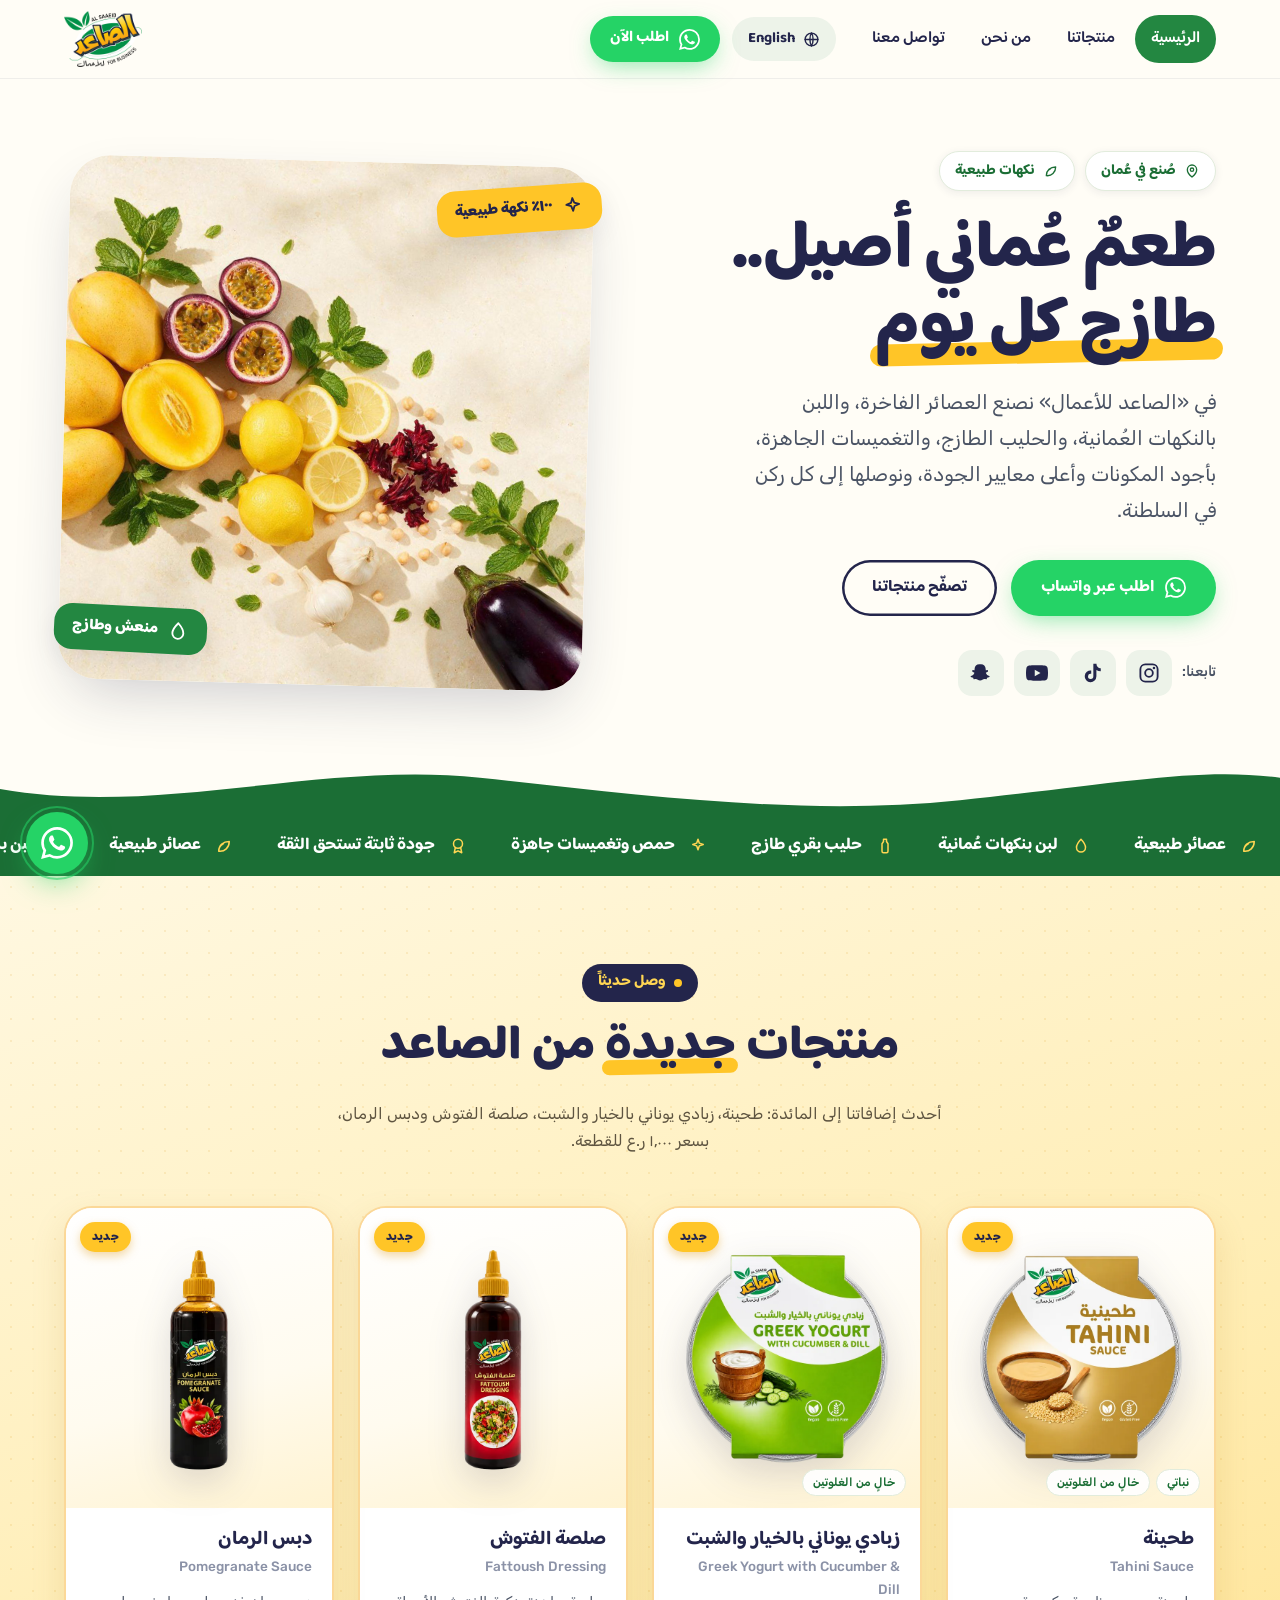
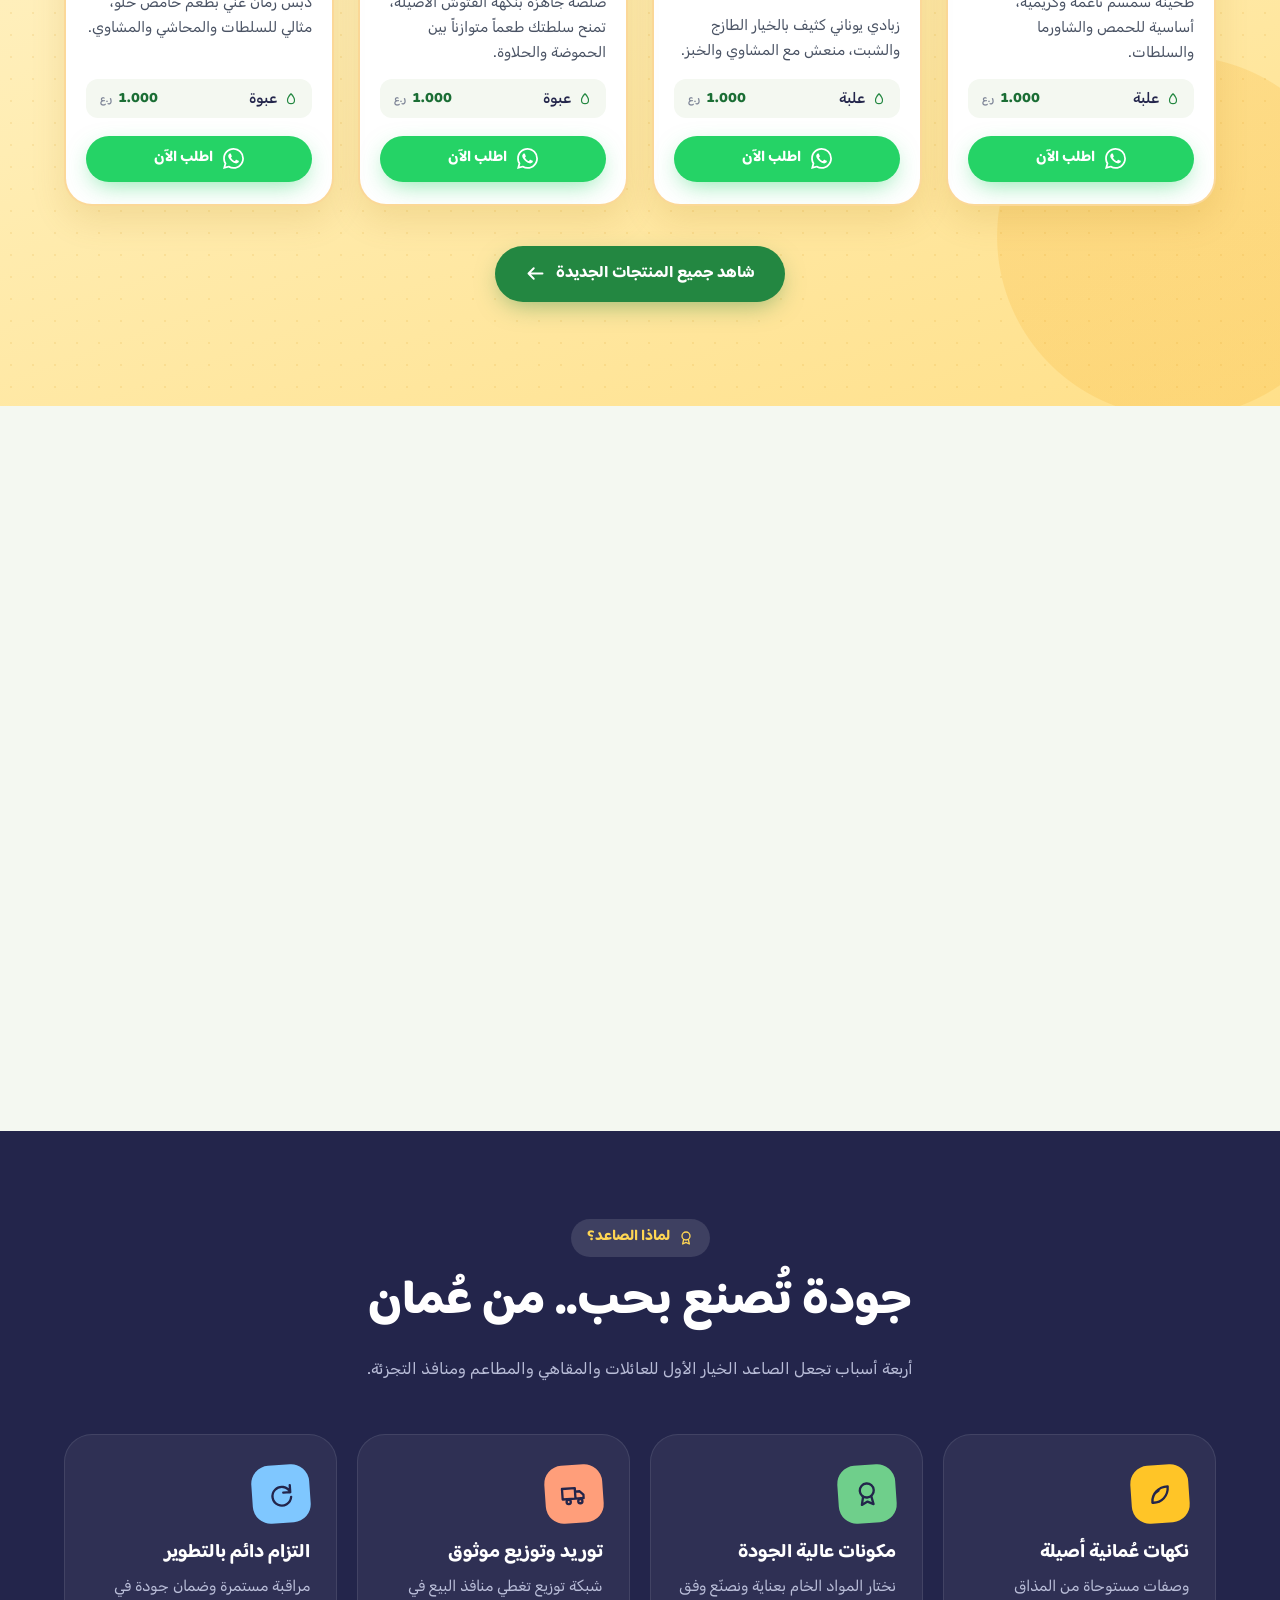
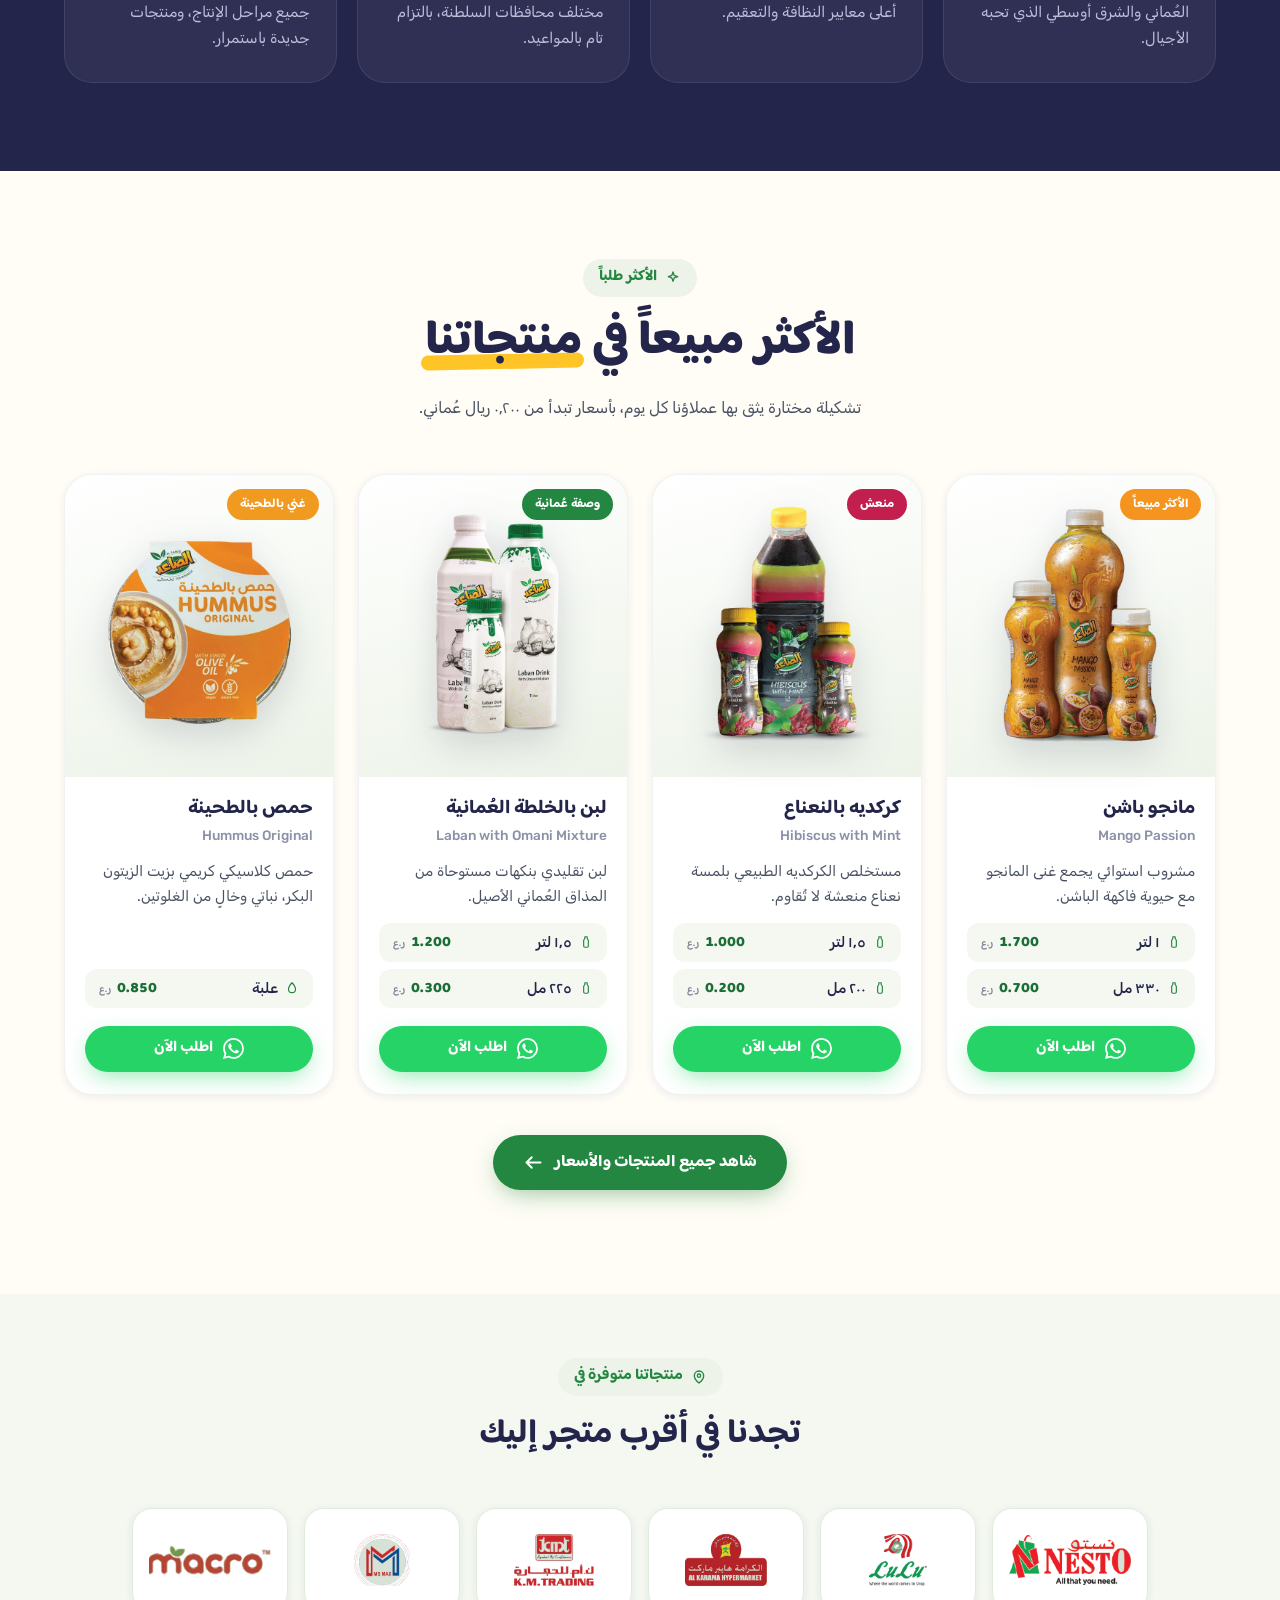
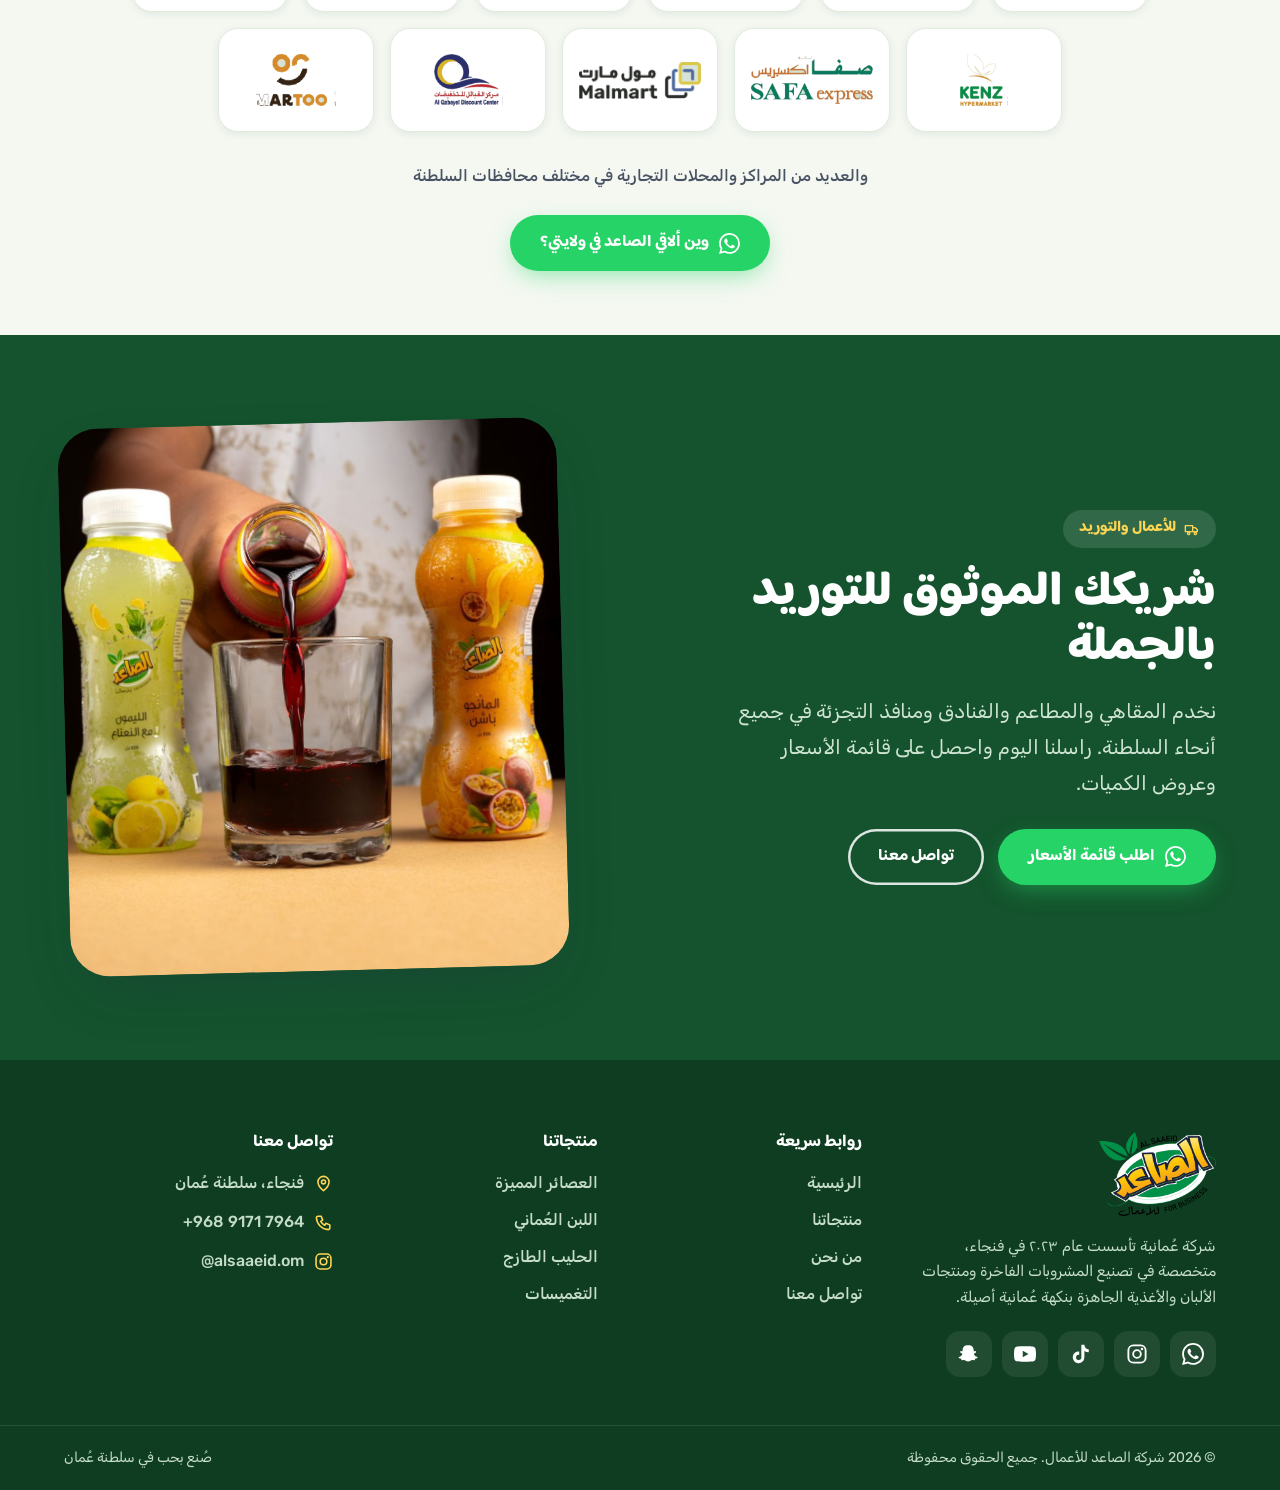
==== commit 45777eb3: "Add highlighted 'New arrivals' section to the homepage - New gold-highlighted section after the hero" ====
--- a/index.html
+++ b/index.html
@@ -1,15 +1,13 @@
 <!DOCTYPE html>
 <html lang="ar" dir="rtl">
 <head>
-<!-- Google tag (gtag.js) -->
-<script async src="https://www.googletagmanager.com/gtag/js?id=AW-18378196377"></script>
-<script>
-  window.dataLayer = window.dataLayer || [];
-  function gtag(){dataLayer.push(arguments);}
-  gtag('js', new Date());
-
-  gtag('config', 'AW-18378196377');
-</script>
+<!-- Google Tag Manager -->
+<script>(function(w,d,s,l,i){w[l]=w[l]||[];w[l].push({'gtm.start':
+new Date().getTime(),event:'gtm.js'});var f=d.getElementsByTagName(s)[0],
+j=d.createElement(s),dl=l!='dataLayer'?'&l='+l:'';j.async=true;j.src=
+'https://www.googletagmanager.com/gtm.js?id='+i+dl;f.parentNode.insertBefore(j,f);
+})(window,document,'script','dataLayer','GTM-P8LD87G9');</script>
+<!-- End Google Tag Manager -->
 <meta charset="UTF-8">
 <meta name="viewport" content="width=device-width, initial-scale=1">
 <title>الصاعد للأعمال | عصائر ولبن وحليب وتغميسات عُمانية طازجة</title>
@@ -18,7 +16,7 @@
 <link rel="preconnect" href="https://fonts.googleapis.com">
 <link rel="preconnect" href="https://fonts.gstatic.com" crossorigin>
 <link href="https://fonts.googleapis.com/css2?family=Baloo+Bhaijaan+2:wght@400;500;600;700;800&family=Rubik:wght@300;400;500;600;700&display=swap" rel="stylesheet">
-<link rel="stylesheet" href="/assets/css/style.css">
+<link rel="stylesheet" href="/assets/css/style.css?v=20261111b">
 
 <!-- SEO -->
 <link rel="canonical" href="https://alsaaeid.com/">
@@ -51,6 +49,10 @@
 <!-- /SEO -->
 </head>
 <body>
+<!-- Google Tag Manager (noscript) -->
+<noscript><iframe src="https://www.googletagmanager.com/ns.html?id=GTM-P8LD87G9"
+height="0" width="0" style="display:none;visibility:hidden"></iframe></noscript>
+<!-- End Google Tag Manager (noscript) -->
 
 <!-- SVG sprite -->
 <svg xmlns="http://www.w3.org/2000/svg" style="display:none" aria-hidden="true">
@@ -171,6 +173,84 @@
     </div>
   </div>
 
+  <!-- New arrivals -->
+  <section class="section new-arrivals" id="new-arrivals">
+    <div class="container">
+      <div class="section-head reveal">
+        <span class="eyebrow"><span class="pulse" aria-hidden="true"></span> وصل حديثاً</span>
+        <h2 class="display-lg">منتجات <span class="mark-swash">جديدة</span> من الصاعد</h2>
+        <p>أحدث إضافاتنا إلى المائدة: طحينة، زبادي يوناني بالخيار والشبت، صلصة الفتوش ودبس الرمان، بسعر ١٫٠٠٠ ر.ع للقطعة.</p>
+      </div>
+      <div class="prod-grid reveal-stagger">
+        <article class="prod-card" style="--accent:#B8902F">
+          <div class="prod-card__media">
+            <span class="prod-card__new">جديد</span>
+            <picture><source type="image/webp" srcset="/assets/img/products/dip-tahini.webp?v=20261111b"><img src="/assets/img/products/dip-tahini.png?v=20261111b" alt="طحينة الصاعد" loading="lazy" width="620" height="700"></picture>
+            <div class="prod-card__badges"><span>نباتي</span><span>خالٍ من الغلوتين</span></div>
+          </div>
+          <div class="prod-card__body">
+            <h3>طحينة</h3>
+            <p class="prod-card__alt">Tahini Sauce</p>
+            <p class="prod-card__desc">طحينة سمسم ناعمة وكريمية، أساسية للحمص والشاورما والسلطات.</p>
+            <div class="price-list">
+              <div class="price-row"><span class="price-row__size"><svg aria-hidden="true"><use href="#i-drop"/></svg> علبة</span><span class="price-row__price">1.000 <small>ر.ع</small></span></div>
+            </div>
+            <a class="btn btn--wa btn--sm" href="https://wa.me/96891717964?text=مرحباً، أود طلب طحينة" target="_blank" rel="noopener"><svg aria-hidden="true"><use href="#i-wa"/></svg> اطلب الآن</a>
+          </div>
+        </article>
+        <article class="prod-card" style="--accent:#5FA32E">
+          <div class="prod-card__media">
+            <span class="prod-card__new">جديد</span>
+            <picture><source type="image/webp" srcset="/assets/img/products/dip-greek-yogurt.webp?v=20261111b"><img src="/assets/img/products/dip-greek-yogurt.png?v=20261111b" alt="زبادي يوناني بالخيار والشبت" loading="lazy" width="620" height="700"></picture>
+            <div class="prod-card__badges"><span>خالٍ من الغلوتين</span></div>
+          </div>
+          <div class="prod-card__body">
+            <h3>زبادي يوناني بالخيار والشبت</h3>
+            <p class="prod-card__alt">Greek Yogurt with Cucumber &amp; Dill</p>
+            <p class="prod-card__desc">زبادي يوناني كثيف بالخيار الطازج والشبت، منعش مع المشاوي والخبز.</p>
+            <div class="price-list">
+              <div class="price-row"><span class="price-row__size"><svg aria-hidden="true"><use href="#i-drop"/></svg> علبة</span><span class="price-row__price">1.000 <small>ر.ع</small></span></div>
+            </div>
+            <a class="btn btn--wa btn--sm" href="https://wa.me/96891717964?text=مرحباً، أود طلب زبادي يوناني بالخيار والشبت" target="_blank" rel="noopener"><svg aria-hidden="true"><use href="#i-wa"/></svg> اطلب الآن</a>
+          </div>
+        </article>
+        <article class="prod-card" style="--accent:#9B1C1C">
+          <div class="prod-card__media">
+            <span class="prod-card__new">جديد</span>
+            <picture><source type="image/webp" srcset="/assets/img/products/sauce-fattoush.webp?v=20261111b"><img src="/assets/img/products/sauce-fattoush.png?v=20261111b" alt="عبوة صلصة الفتوش" loading="lazy" width="620" height="700"></picture>
+          </div>
+          <div class="prod-card__body">
+            <h3>صلصة الفتوش</h3>
+            <p class="prod-card__alt">Fattoush Dressing</p>
+            <p class="prod-card__desc">صلصة جاهزة بنكهة الفتوش الأصيلة، تمنح سلطتك طعماً متوازناً بين الحموضة والحلاوة.</p>
+            <div class="price-list">
+              <div class="price-row"><span class="price-row__size"><svg aria-hidden="true"><use href="#i-drop"/></svg> عبوة</span><span class="price-row__price">1.000 <small>ر.ع</small></span></div>
+            </div>
+            <a class="btn btn--wa btn--sm" href="https://wa.me/96891717964?text=مرحباً، أود طلب صلصة الفتوش" target="_blank" rel="noopener"><svg aria-hidden="true"><use href="#i-wa"/></svg> اطلب الآن</a>
+          </div>
+        </article>
+        <article class="prod-card" style="--accent:#7A1F2B">
+          <div class="prod-card__media">
+            <span class="prod-card__new">جديد</span>
+            <picture><source type="image/webp" srcset="/assets/img/products/sauce-pomegranate.webp?v=20261111b"><img src="/assets/img/products/sauce-pomegranate.png?v=20261111b" alt="عبوة دبس الرمان" loading="lazy" width="620" height="700"></picture>
+          </div>
+          <div class="prod-card__body">
+            <h3>دبس الرمان</h3>
+            <p class="prod-card__alt">Pomegranate Sauce</p>
+            <p class="prod-card__desc">دبس رمان غني بطعم حامض حلو، مثالي للسلطات والمحاشي والمشاوي.</p>
+            <div class="price-list">
+              <div class="price-row"><span class="price-row__size"><svg aria-hidden="true"><use href="#i-drop"/></svg> عبوة</span><span class="price-row__price">1.000 <small>ر.ع</small></span></div>
+            </div>
+            <a class="btn btn--wa btn--sm" href="https://wa.me/96891717964?text=مرحباً، أود طلب دبس الرمان" target="_blank" rel="noopener"><svg aria-hidden="true"><use href="#i-wa"/></svg> اطلب الآن</a>
+          </div>
+        </article>
+      </div>
+      <p class="text-center" style="margin-top:40px">
+        <a class="btn btn--primary" href="/products/#new">شاهد جميع المنتجات الجديدة <svg aria-hidden="true" style="transform:scaleX(-1)"><use href="#i-arrow"/></svg></a>
+      </p>
+    </div>
+  </section>
+
   <!-- Categories -->
   <section class="section cats">
     <div class="container">
@@ -434,6 +514,6 @@
   <svg aria-hidden="true"><use href="#i-wa"/></svg>
 </a>
 
-<script src="/assets/js/main.js" defer></script>
+<script src="/assets/js/main.js?v=20261111b" defer></script>
 </body>
 </html>
--- a/assets/css/style.css
+++ b/assets/css/style.css
@@ -721,3 +721,37 @@
   .prod-card, .retailer-card, .q-item, .g-step { border-color: var(--ink); }
   .prod-card__alt, .contact-item span { color: var(--body); }
 }
+
+/* ---------- New arrivals (highlighted) ---------- */
+.new-arrivals {
+  position: relative; overflow: hidden;
+  background:
+    radial-gradient(circle at 92% 85%, rgba(245, 168, 28, 0.18) 0 180px, transparent 181px),
+    linear-gradient(160deg, #FFF8E1 0%, #FFEDB3 55%, #FFE08A 100%);
+}
+.new-arrivals::before {
+  content: ""; position: absolute; inset: 0; pointer-events: none; opacity: 0.35;
+  background-image: radial-gradient(rgba(217, 142, 7, 0.35) 1.2px, transparent 1.3px);
+  background-size: 22px 22px;
+}
+.new-arrivals .container { position: relative; }
+.new-arrivals .section-head h2 { color: var(--ink); }
+.new-arrivals .section-head p { color: #5E5440; }
+.new-arrivals .eyebrow { background: var(--ink); color: var(--gold-300); }
+.new-arrivals .eyebrow .pulse {
+  width: 8px; height: 8px; border-radius: 50%; background: var(--gold-400); flex: none;
+  box-shadow: 0 0 0 0 rgba(255, 197, 39, 0.7); animation: na-pulse 1.8s infinite;
+}
+@keyframes na-pulse { 70% { box-shadow: 0 0 0 9px rgba(255, 197, 39, 0); } 100% { box-shadow: 0 0 0 0 rgba(255, 197, 39, 0); } }
+@media (prefers-reduced-motion: reduce) { .new-arrivals .eyebrow .pulse { animation: none; } }
+.new-arrivals .prod-card { border: 2px solid rgba(245, 168, 28, 0.45); box-shadow: 0 14px 34px rgba(160, 110, 0, 0.14); }
+.new-arrivals .prod-card:hover { border-color: var(--gold-500); }
+.new-arrivals .prod-card__media { background: linear-gradient(165deg, #FFFFFF 0%, #FFFBEF 60%, #FFF3D1 100%); }
+.prod-card__new {
+  position: absolute; top: 14px; inset-inline-end: 14px; z-index: 1;
+  font-family: var(--font-display); font-weight: 800; font-size: 0.74rem; letter-spacing: 0.02em;
+  color: var(--ink); background: var(--gold-400); padding: 5px 12px; border-radius: 999px;
+  box-shadow: 0 4px 10px rgba(217, 142, 7, 0.35);
+}
+.filter-btn--new { border-color: var(--gold-500); color: var(--gold-600); }
+.filter-btn--new.is-active { background: var(--gold-400); color: var(--ink); }
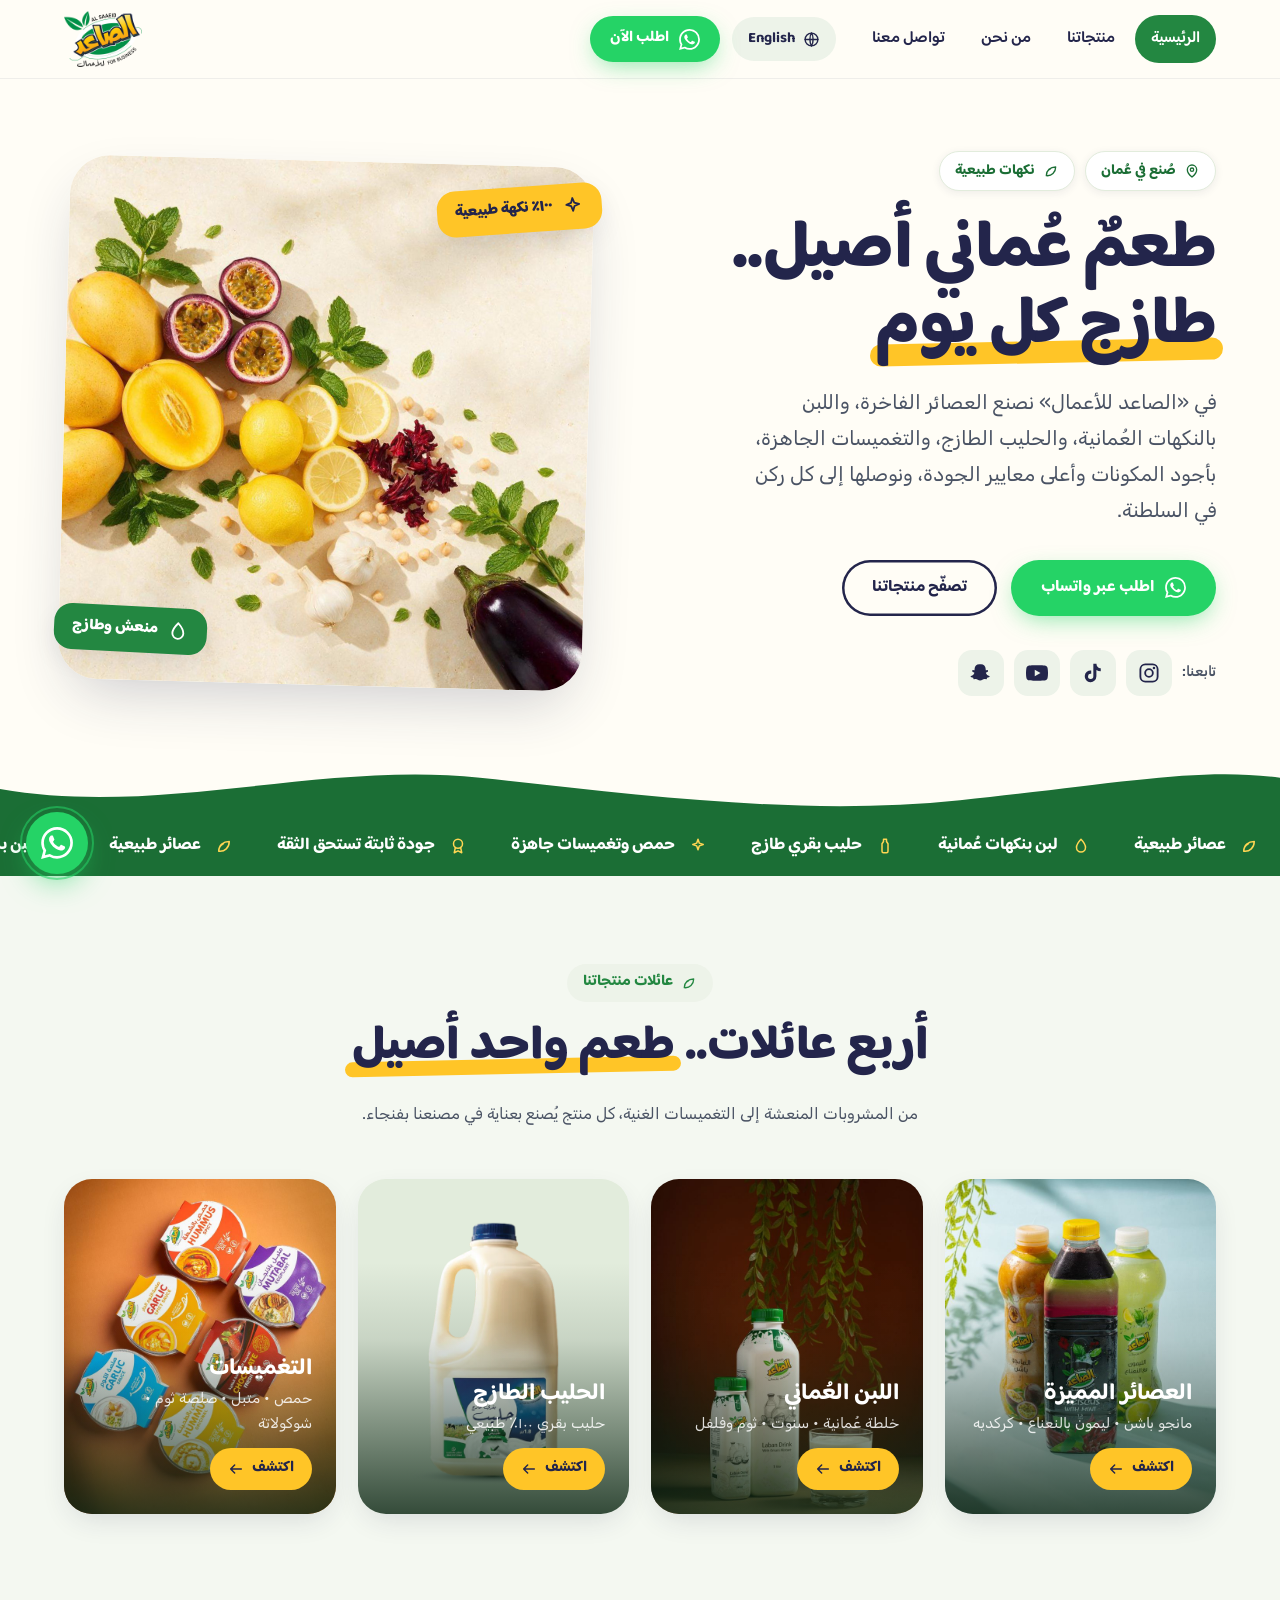
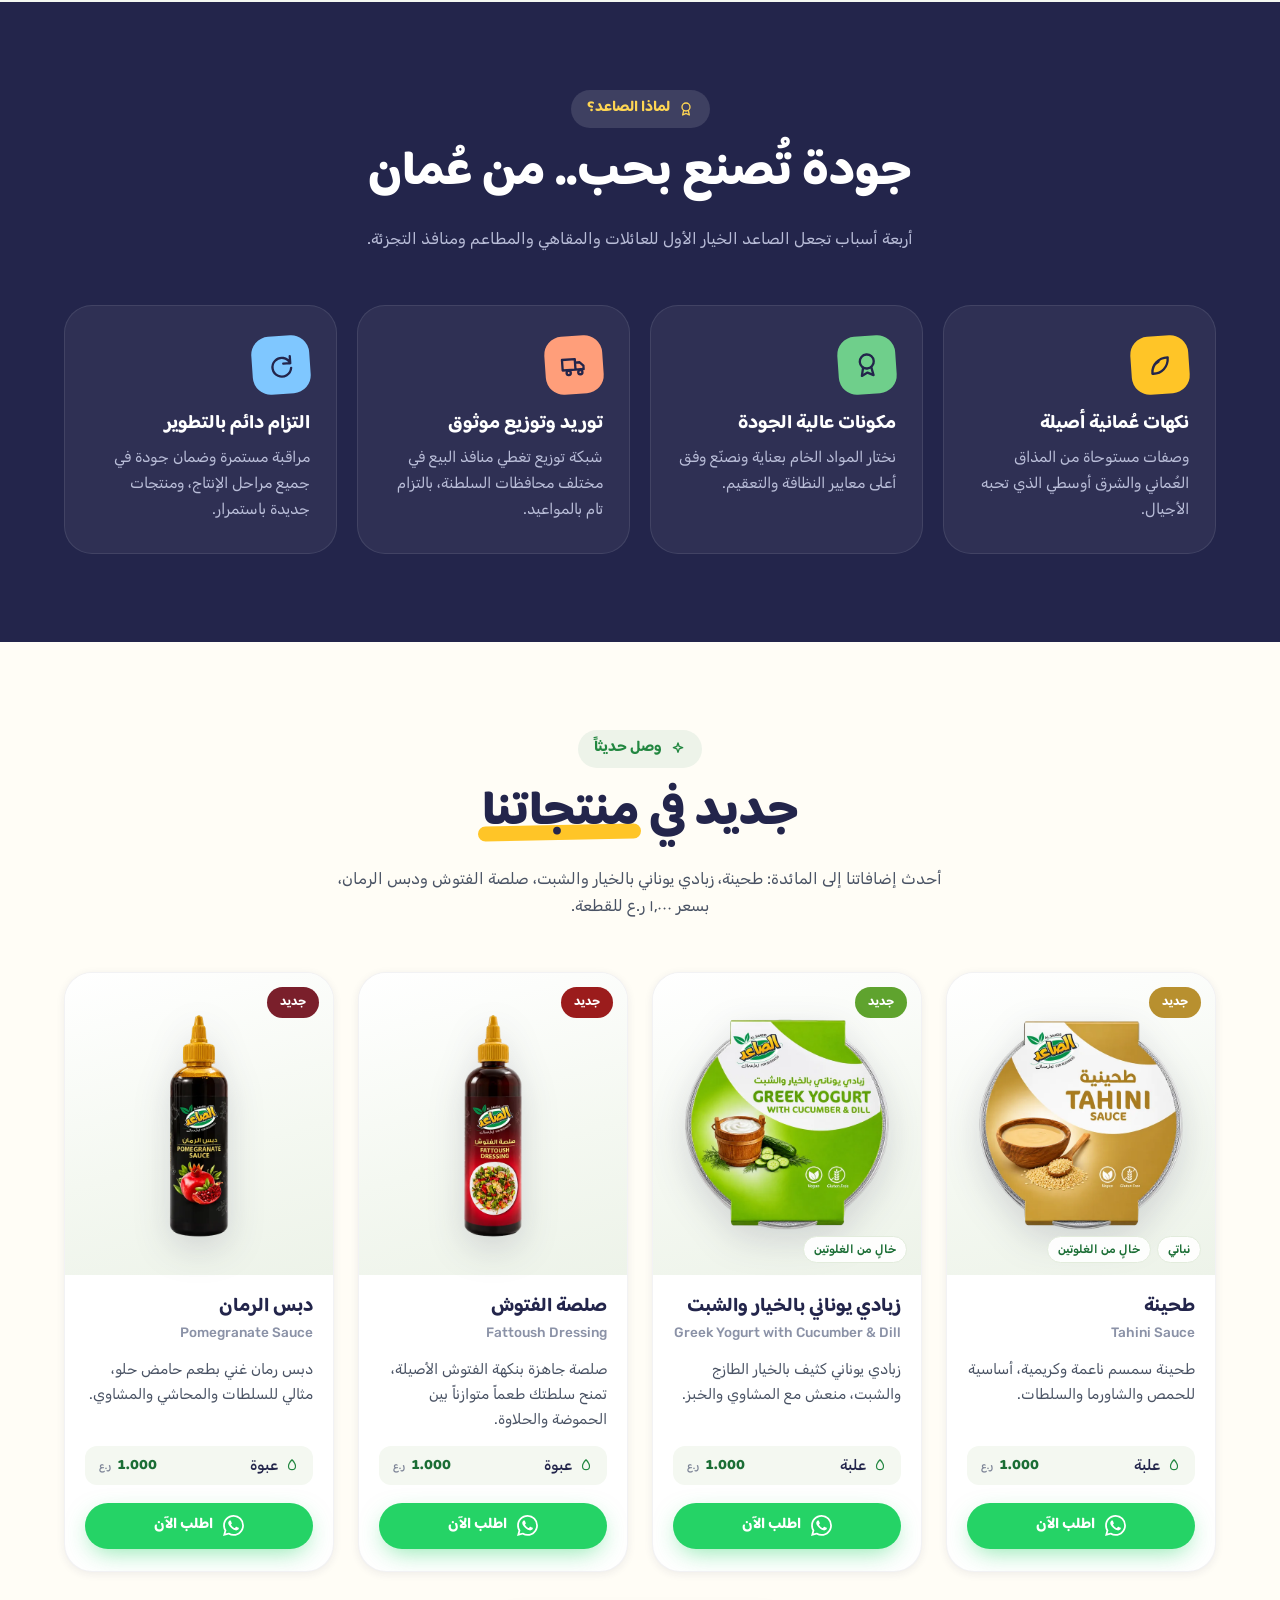
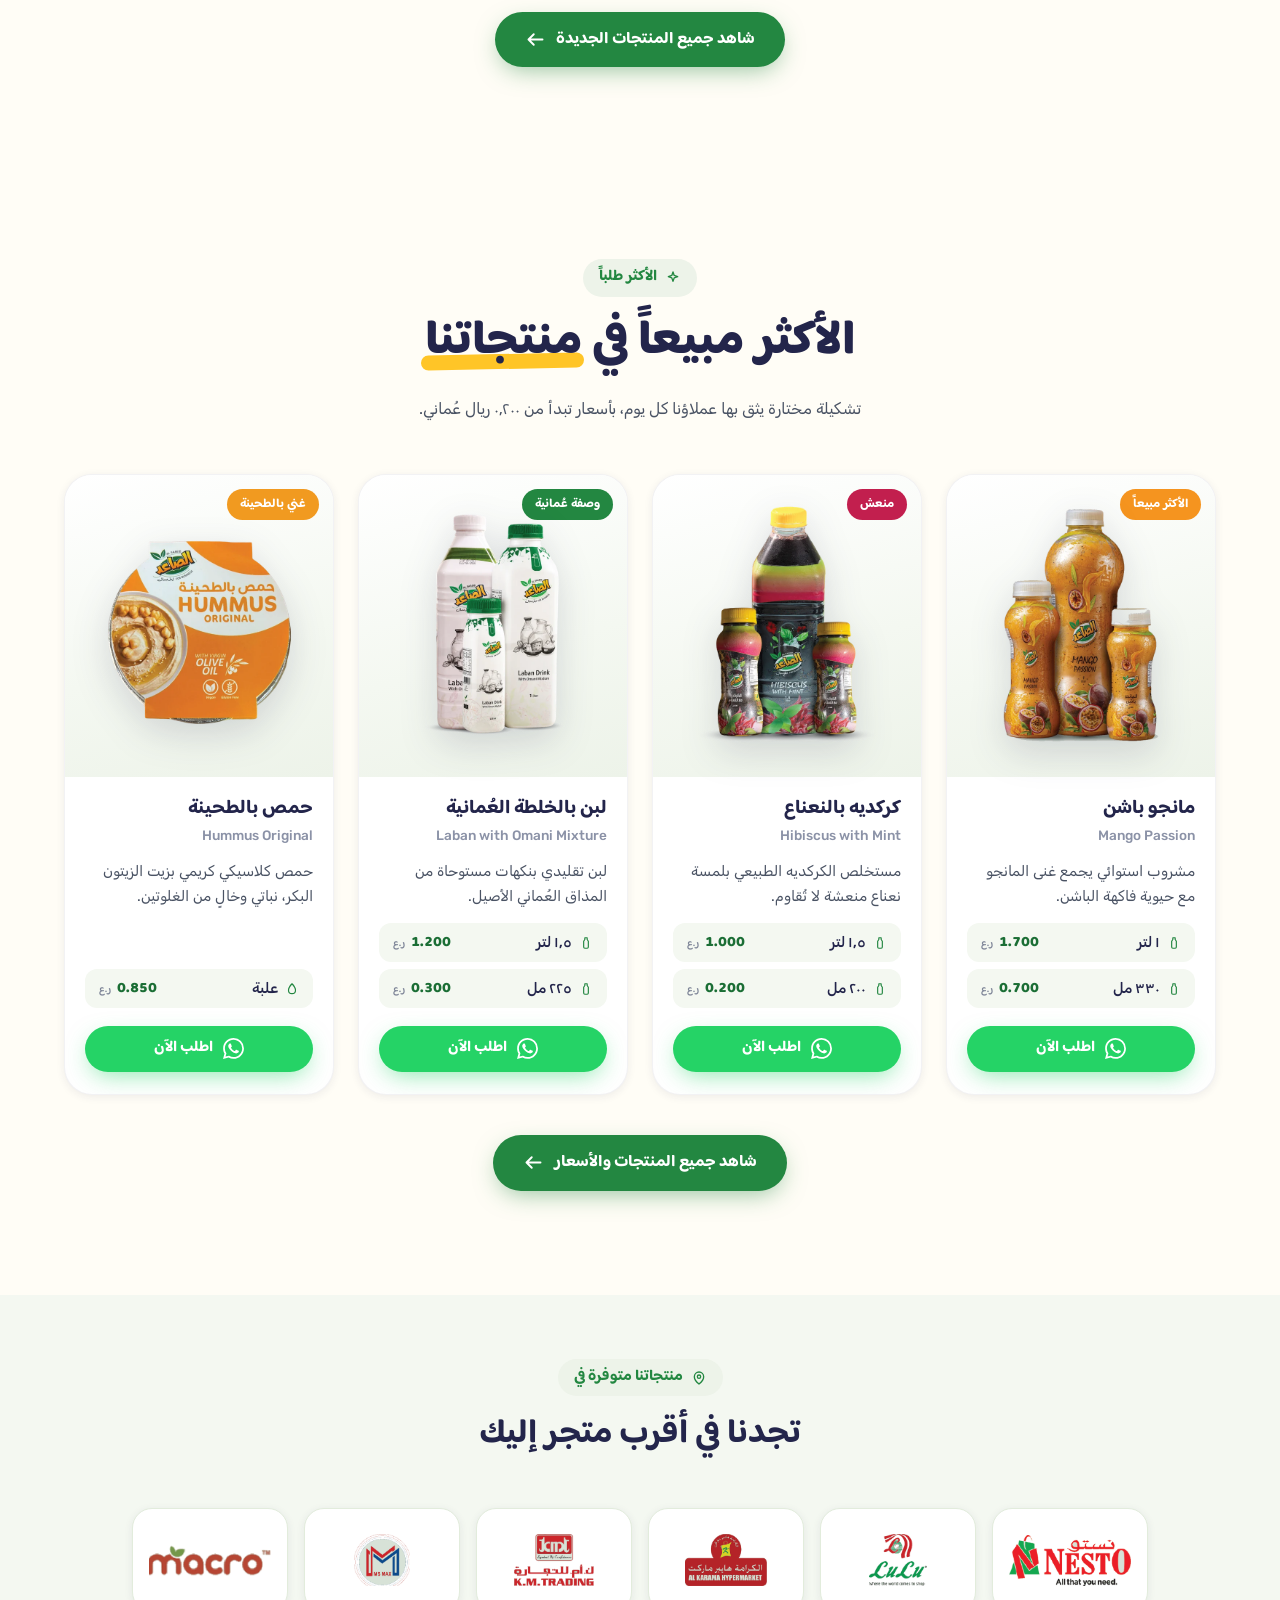
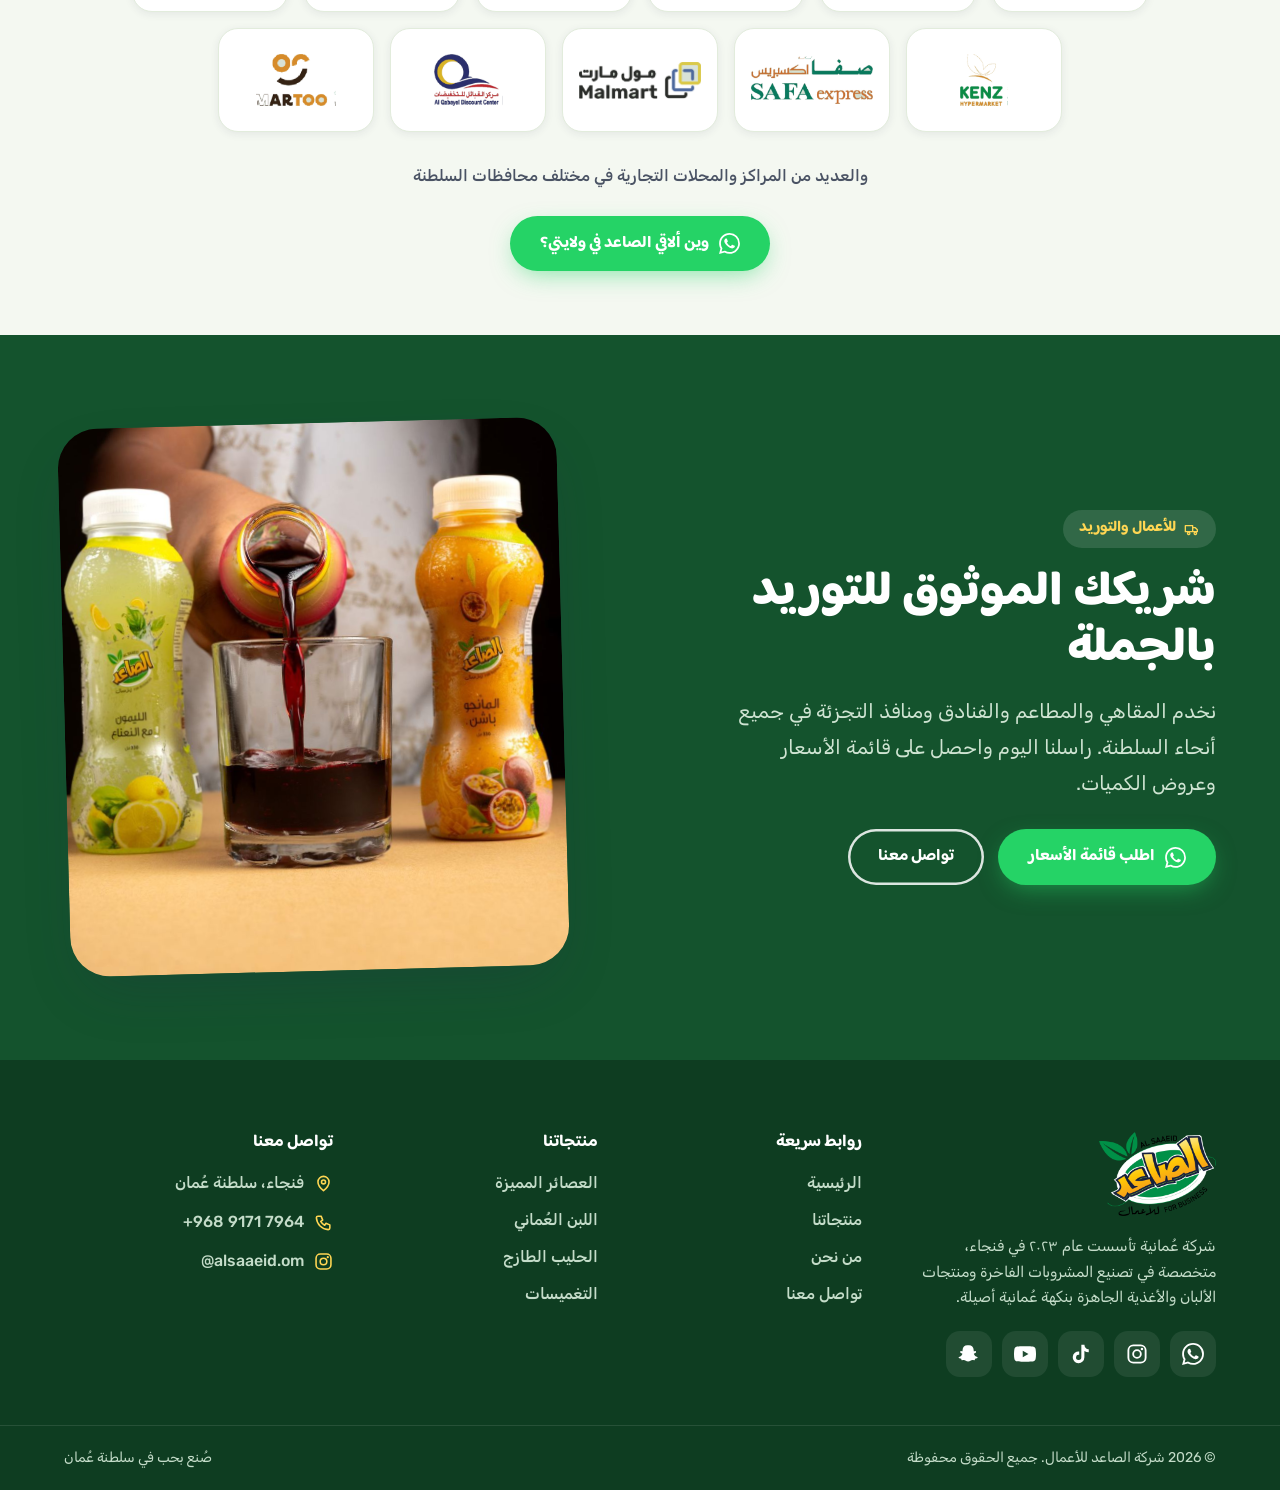
==== commit dae4ca6b: "Move new products section before best sellers and match its style Co-Authored-By: Claude Opus 5.5 <n" ====
--- a/index.html
+++ b/index.html
@@ -16,7 +16,7 @@
 <link rel="preconnect" href="https://fonts.googleapis.com">
 <link rel="preconnect" href="https://fonts.gstatic.com" crossorigin>
 <link href="https://fonts.googleapis.com/css2?family=Baloo+Bhaijaan+2:wght@400;500;600;700;800&family=Rubik:wght@300;400;500;600;700&display=swap" rel="stylesheet">
-<link rel="stylesheet" href="/assets/css/style.css?v=20261111b">
+<link rel="stylesheet" href="/assets/css/style.css?v=20261111c">
 
 <!-- SEO -->
 <link rel="canonical" href="https://alsaaeid.com/">
@@ -173,84 +173,6 @@
     </div>
   </div>
 
-  <!-- New arrivals -->
-  <section class="section new-arrivals" id="new-arrivals">
-    <div class="container">
-      <div class="section-head reveal">
-        <span class="eyebrow"><span class="pulse" aria-hidden="true"></span> وصل حديثاً</span>
-        <h2 class="display-lg">منتجات <span class="mark-swash">جديدة</span> من الصاعد</h2>
-        <p>أحدث إضافاتنا إلى المائدة: طحينة، زبادي يوناني بالخيار والشبت، صلصة الفتوش ودبس الرمان، بسعر ١٫٠٠٠ ر.ع للقطعة.</p>
-      </div>
-      <div class="prod-grid reveal-stagger">
-        <article class="prod-card" style="--accent:#B8902F">
-          <div class="prod-card__media">
-            <span class="prod-card__new">جديد</span>
-            <picture><source type="image/webp" srcset="/assets/img/products/dip-tahini.webp?v=20261111b"><img src="/assets/img/products/dip-tahini.png?v=20261111b" alt="طحينة الصاعد" loading="lazy" width="620" height="700"></picture>
-            <div class="prod-card__badges"><span>نباتي</span><span>خالٍ من الغلوتين</span></div>
-          </div>
-          <div class="prod-card__body">
-            <h3>طحينة</h3>
-            <p class="prod-card__alt">Tahini Sauce</p>
-            <p class="prod-card__desc">طحينة سمسم ناعمة وكريمية، أساسية للحمص والشاورما والسلطات.</p>
-            <div class="price-list">
-              <div class="price-row"><span class="price-row__size"><svg aria-hidden="true"><use href="#i-drop"/></svg> علبة</span><span class="price-row__price">1.000 <small>ر.ع</small></span></div>
-            </div>
-            <a class="btn btn--wa btn--sm" href="https://wa.me/96891717964?text=مرحباً، أود طلب طحينة" target="_blank" rel="noopener"><svg aria-hidden="true"><use href="#i-wa"/></svg> اطلب الآن</a>
-          </div>
-        </article>
-        <article class="prod-card" style="--accent:#5FA32E">
-          <div class="prod-card__media">
-            <span class="prod-card__new">جديد</span>
-            <picture><source type="image/webp" srcset="/assets/img/products/dip-greek-yogurt.webp?v=20261111b"><img src="/assets/img/products/dip-greek-yogurt.png?v=20261111b" alt="زبادي يوناني بالخيار والشبت" loading="lazy" width="620" height="700"></picture>
-            <div class="prod-card__badges"><span>خالٍ من الغلوتين</span></div>
-          </div>
-          <div class="prod-card__body">
-            <h3>زبادي يوناني بالخيار والشبت</h3>
-            <p class="prod-card__alt">Greek Yogurt with Cucumber &amp; Dill</p>
-            <p class="prod-card__desc">زبادي يوناني كثيف بالخيار الطازج والشبت، منعش مع المشاوي والخبز.</p>
-            <div class="price-list">
-              <div class="price-row"><span class="price-row__size"><svg aria-hidden="true"><use href="#i-drop"/></svg> علبة</span><span class="price-row__price">1.000 <small>ر.ع</small></span></div>
-            </div>
-            <a class="btn btn--wa btn--sm" href="https://wa.me/96891717964?text=مرحباً، أود طلب زبادي يوناني بالخيار والشبت" target="_blank" rel="noopener"><svg aria-hidden="true"><use href="#i-wa"/></svg> اطلب الآن</a>
-          </div>
-        </article>
-        <article class="prod-card" style="--accent:#9B1C1C">
-          <div class="prod-card__media">
-            <span class="prod-card__new">جديد</span>
-            <picture><source type="image/webp" srcset="/assets/img/products/sauce-fattoush.webp?v=20261111b"><img src="/assets/img/products/sauce-fattoush.png?v=20261111b" alt="عبوة صلصة الفتوش" loading="lazy" width="620" height="700"></picture>
-          </div>
-          <div class="prod-card__body">
-            <h3>صلصة الفتوش</h3>
-            <p class="prod-card__alt">Fattoush Dressing</p>
-            <p class="prod-card__desc">صلصة جاهزة بنكهة الفتوش الأصيلة، تمنح سلطتك طعماً متوازناً بين الحموضة والحلاوة.</p>
-            <div class="price-list">
-              <div class="price-row"><span class="price-row__size"><svg aria-hidden="true"><use href="#i-drop"/></svg> عبوة</span><span class="price-row__price">1.000 <small>ر.ع</small></span></div>
-            </div>
-            <a class="btn btn--wa btn--sm" href="https://wa.me/96891717964?text=مرحباً، أود طلب صلصة الفتوش" target="_blank" rel="noopener"><svg aria-hidden="true"><use href="#i-wa"/></svg> اطلب الآن</a>
-          </div>
-        </article>
-        <article class="prod-card" style="--accent:#7A1F2B">
-          <div class="prod-card__media">
-            <span class="prod-card__new">جديد</span>
-            <picture><source type="image/webp" srcset="/assets/img/products/sauce-pomegranate.webp?v=20261111b"><img src="/assets/img/products/sauce-pomegranate.png?v=20261111b" alt="عبوة دبس الرمان" loading="lazy" width="620" height="700"></picture>
-          </div>
-          <div class="prod-card__body">
-            <h3>دبس الرمان</h3>
-            <p class="prod-card__alt">Pomegranate Sauce</p>
-            <p class="prod-card__desc">دبس رمان غني بطعم حامض حلو، مثالي للسلطات والمحاشي والمشاوي.</p>
-            <div class="price-list">
-              <div class="price-row"><span class="price-row__size"><svg aria-hidden="true"><use href="#i-drop"/></svg> عبوة</span><span class="price-row__price">1.000 <small>ر.ع</small></span></div>
-            </div>
-            <a class="btn btn--wa btn--sm" href="https://wa.me/96891717964?text=مرحباً، أود طلب دبس الرمان" target="_blank" rel="noopener"><svg aria-hidden="true"><use href="#i-wa"/></svg> اطلب الآن</a>
-          </div>
-        </article>
-      </div>
-      <p class="text-center" style="margin-top:40px">
-        <a class="btn btn--primary" href="/products/#new">شاهد جميع المنتجات الجديدة <svg aria-hidden="true" style="transform:scaleX(-1)"><use href="#i-arrow"/></svg></a>
-      </p>
-    </div>
-  </section>
-
   <!-- Categories -->
   <section class="section cats">
     <div class="container">
@@ -326,6 +248,84 @@
           <p>مراقبة مستمرة وضمان جودة في جميع مراحل الإنتاج، ومنتجات جديدة باستمرار.</p>
         </div>
       </div>
+    </div>
+  </section>
+
+  <!-- New arrivals -->
+  <section class="section products-strip" id="new-arrivals">
+    <div class="container">
+      <div class="section-head reveal">
+        <span class="eyebrow"><svg aria-hidden="true"><use href="#i-spark"/></svg> وصل حديثاً</span>
+        <h2 class="display-lg">جديد في <span class="mark-swash">منتجاتنا</span></h2>
+        <p>أحدث إضافاتنا إلى المائدة: طحينة، زبادي يوناني بالخيار والشبت، صلصة الفتوش ودبس الرمان، بسعر ١٫٠٠٠ ر.ع للقطعة.</p>
+      </div>
+      <div class="prod-grid reveal-stagger">
+        <article class="prod-card" style="--accent:#B8902F">
+          <div class="prod-card__media">
+            <span class="prod-card__flag" style="background:#B8902F">جديد</span>
+            <picture><source type="image/webp" srcset="/assets/img/products/dip-tahini.webp?v=20261111b"><img src="/assets/img/products/dip-tahini.png?v=20261111b" alt="طحينة الصاعد" loading="lazy" width="620" height="700"></picture>
+            <div class="prod-card__badges"><span>نباتي</span><span>خالٍ من الغلوتين</span></div>
+          </div>
+          <div class="prod-card__body">
+            <h3>طحينة</h3>
+            <p class="prod-card__alt">Tahini Sauce</p>
+            <p class="prod-card__desc">طحينة سمسم ناعمة وكريمية، أساسية للحمص والشاورما والسلطات.</p>
+            <div class="price-list">
+              <div class="price-row"><span class="price-row__size"><svg aria-hidden="true"><use href="#i-drop"/></svg> علبة</span><span class="price-row__price">1.000 <small>ر.ع</small></span></div>
+            </div>
+            <a class="btn btn--wa btn--sm" href="https://wa.me/96891717964?text=مرحباً، أود طلب طحينة" target="_blank" rel="noopener"><svg aria-hidden="true"><use href="#i-wa"/></svg> اطلب الآن</a>
+          </div>
+        </article>
+        <article class="prod-card" style="--accent:#5FA32E">
+          <div class="prod-card__media">
+            <span class="prod-card__flag" style="background:#5FA32E">جديد</span>
+            <picture><source type="image/webp" srcset="/assets/img/products/dip-greek-yogurt.webp?v=20261111b"><img src="/assets/img/products/dip-greek-yogurt.png?v=20261111b" alt="زبادي يوناني بالخيار والشبت" loading="lazy" width="620" height="700"></picture>
+            <div class="prod-card__badges"><span>خالٍ من الغلوتين</span></div>
+          </div>
+          <div class="prod-card__body">
+            <h3>زبادي يوناني بالخيار والشبت</h3>
+            <p class="prod-card__alt">Greek Yogurt with Cucumber &amp; Dill</p>
+            <p class="prod-card__desc">زبادي يوناني كثيف بالخيار الطازج والشبت، منعش مع المشاوي والخبز.</p>
+            <div class="price-list">
+              <div class="price-row"><span class="price-row__size"><svg aria-hidden="true"><use href="#i-drop"/></svg> علبة</span><span class="price-row__price">1.000 <small>ر.ع</small></span></div>
+            </div>
+            <a class="btn btn--wa btn--sm" href="https://wa.me/96891717964?text=مرحباً، أود طلب زبادي يوناني بالخيار والشبت" target="_blank" rel="noopener"><svg aria-hidden="true"><use href="#i-wa"/></svg> اطلب الآن</a>
+          </div>
+        </article>
+        <article class="prod-card" style="--accent:#9B1C1C">
+          <div class="prod-card__media">
+            <span class="prod-card__flag" style="background:#9B1C1C">جديد</span>
+            <picture><source type="image/webp" srcset="/assets/img/products/sauce-fattoush.webp?v=20261111b"><img src="/assets/img/products/sauce-fattoush.png?v=20261111b" alt="عبوة صلصة الفتوش" loading="lazy" width="620" height="700"></picture>
+          </div>
+          <div class="prod-card__body">
+            <h3>صلصة الفتوش</h3>
+            <p class="prod-card__alt">Fattoush Dressing</p>
+            <p class="prod-card__desc">صلصة جاهزة بنكهة الفتوش الأصيلة، تمنح سلطتك طعماً متوازناً بين الحموضة والحلاوة.</p>
+            <div class="price-list">
+              <div class="price-row"><span class="price-row__size"><svg aria-hidden="true"><use href="#i-drop"/></svg> عبوة</span><span class="price-row__price">1.000 <small>ر.ع</small></span></div>
+            </div>
+            <a class="btn btn--wa btn--sm" href="https://wa.me/96891717964?text=مرحباً، أود طلب صلصة الفتوش" target="_blank" rel="noopener"><svg aria-hidden="true"><use href="#i-wa"/></svg> اطلب الآن</a>
+          </div>
+        </article>
+        <article class="prod-card" style="--accent:#7A1F2B">
+          <div class="prod-card__media">
+            <span class="prod-card__flag" style="background:#7A1F2B">جديد</span>
+            <picture><source type="image/webp" srcset="/assets/img/products/sauce-pomegranate.webp?v=20261111b"><img src="/assets/img/products/sauce-pomegranate.png?v=20261111b" alt="عبوة دبس الرمان" loading="lazy" width="620" height="700"></picture>
+          </div>
+          <div class="prod-card__body">
+            <h3>دبس الرمان</h3>
+            <p class="prod-card__alt">Pomegranate Sauce</p>
+            <p class="prod-card__desc">دبس رمان غني بطعم حامض حلو، مثالي للسلطات والمحاشي والمشاوي.</p>
+            <div class="price-list">
+              <div class="price-row"><span class="price-row__size"><svg aria-hidden="true"><use href="#i-drop"/></svg> عبوة</span><span class="price-row__price">1.000 <small>ر.ع</small></span></div>
+            </div>
+            <a class="btn btn--wa btn--sm" href="https://wa.me/96891717964?text=مرحباً، أود طلب دبس الرمان" target="_blank" rel="noopener"><svg aria-hidden="true"><use href="#i-wa"/></svg> اطلب الآن</a>
+          </div>
+        </article>
+      </div>
+      <p class="text-center" style="margin-top:40px">
+        <a class="btn btn--primary" href="/products/#new">شاهد جميع المنتجات الجديدة <svg aria-hidden="true" style="transform:scaleX(-1)"><use href="#i-arrow"/></svg></a>
+      </p>
     </div>
   </section>
 
--- a/assets/css/style.css
+++ b/assets/css/style.css
@@ -722,36 +722,6 @@
   .prod-card__alt, .contact-item span { color: var(--body); }
 }
 
-/* ---------- New arrivals (highlighted) ---------- */
-.new-arrivals {
-  position: relative; overflow: hidden;
-  background:
-    radial-gradient(circle at 92% 85%, rgba(245, 168, 28, 0.18) 0 180px, transparent 181px),
-    linear-gradient(160deg, #FFF8E1 0%, #FFEDB3 55%, #FFE08A 100%);
-}
-.new-arrivals::before {
-  content: ""; position: absolute; inset: 0; pointer-events: none; opacity: 0.35;
-  background-image: radial-gradient(rgba(217, 142, 7, 0.35) 1.2px, transparent 1.3px);
-  background-size: 22px 22px;
-}
-.new-arrivals .container { position: relative; }
-.new-arrivals .section-head h2 { color: var(--ink); }
-.new-arrivals .section-head p { color: #5E5440; }
-.new-arrivals .eyebrow { background: var(--ink); color: var(--gold-300); }
-.new-arrivals .eyebrow .pulse {
-  width: 8px; height: 8px; border-radius: 50%; background: var(--gold-400); flex: none;
-  box-shadow: 0 0 0 0 rgba(255, 197, 39, 0.7); animation: na-pulse 1.8s infinite;
-}
-@keyframes na-pulse { 70% { box-shadow: 0 0 0 9px rgba(255, 197, 39, 0); } 100% { box-shadow: 0 0 0 0 rgba(255, 197, 39, 0); } }
-@media (prefers-reduced-motion: reduce) { .new-arrivals .eyebrow .pulse { animation: none; } }
-.new-arrivals .prod-card { border: 2px solid rgba(245, 168, 28, 0.45); box-shadow: 0 14px 34px rgba(160, 110, 0, 0.14); }
-.new-arrivals .prod-card:hover { border-color: var(--gold-500); }
-.new-arrivals .prod-card__media { background: linear-gradient(165deg, #FFFFFF 0%, #FFFBEF 60%, #FFF3D1 100%); }
-.prod-card__new {
-  position: absolute; top: 14px; inset-inline-end: 14px; z-index: 1;
-  font-family: var(--font-display); font-weight: 800; font-size: 0.74rem; letter-spacing: 0.02em;
-  color: var(--ink); background: var(--gold-400); padding: 5px 12px; border-radius: 999px;
-  box-shadow: 0 4px 10px rgba(217, 142, 7, 0.35);
-}
+/* ---------- "New" filter on products page ---------- */
 .filter-btn--new { border-color: var(--gold-500); color: var(--gold-600); }
 .filter-btn--new.is-active { background: var(--gold-400); color: var(--ink); }
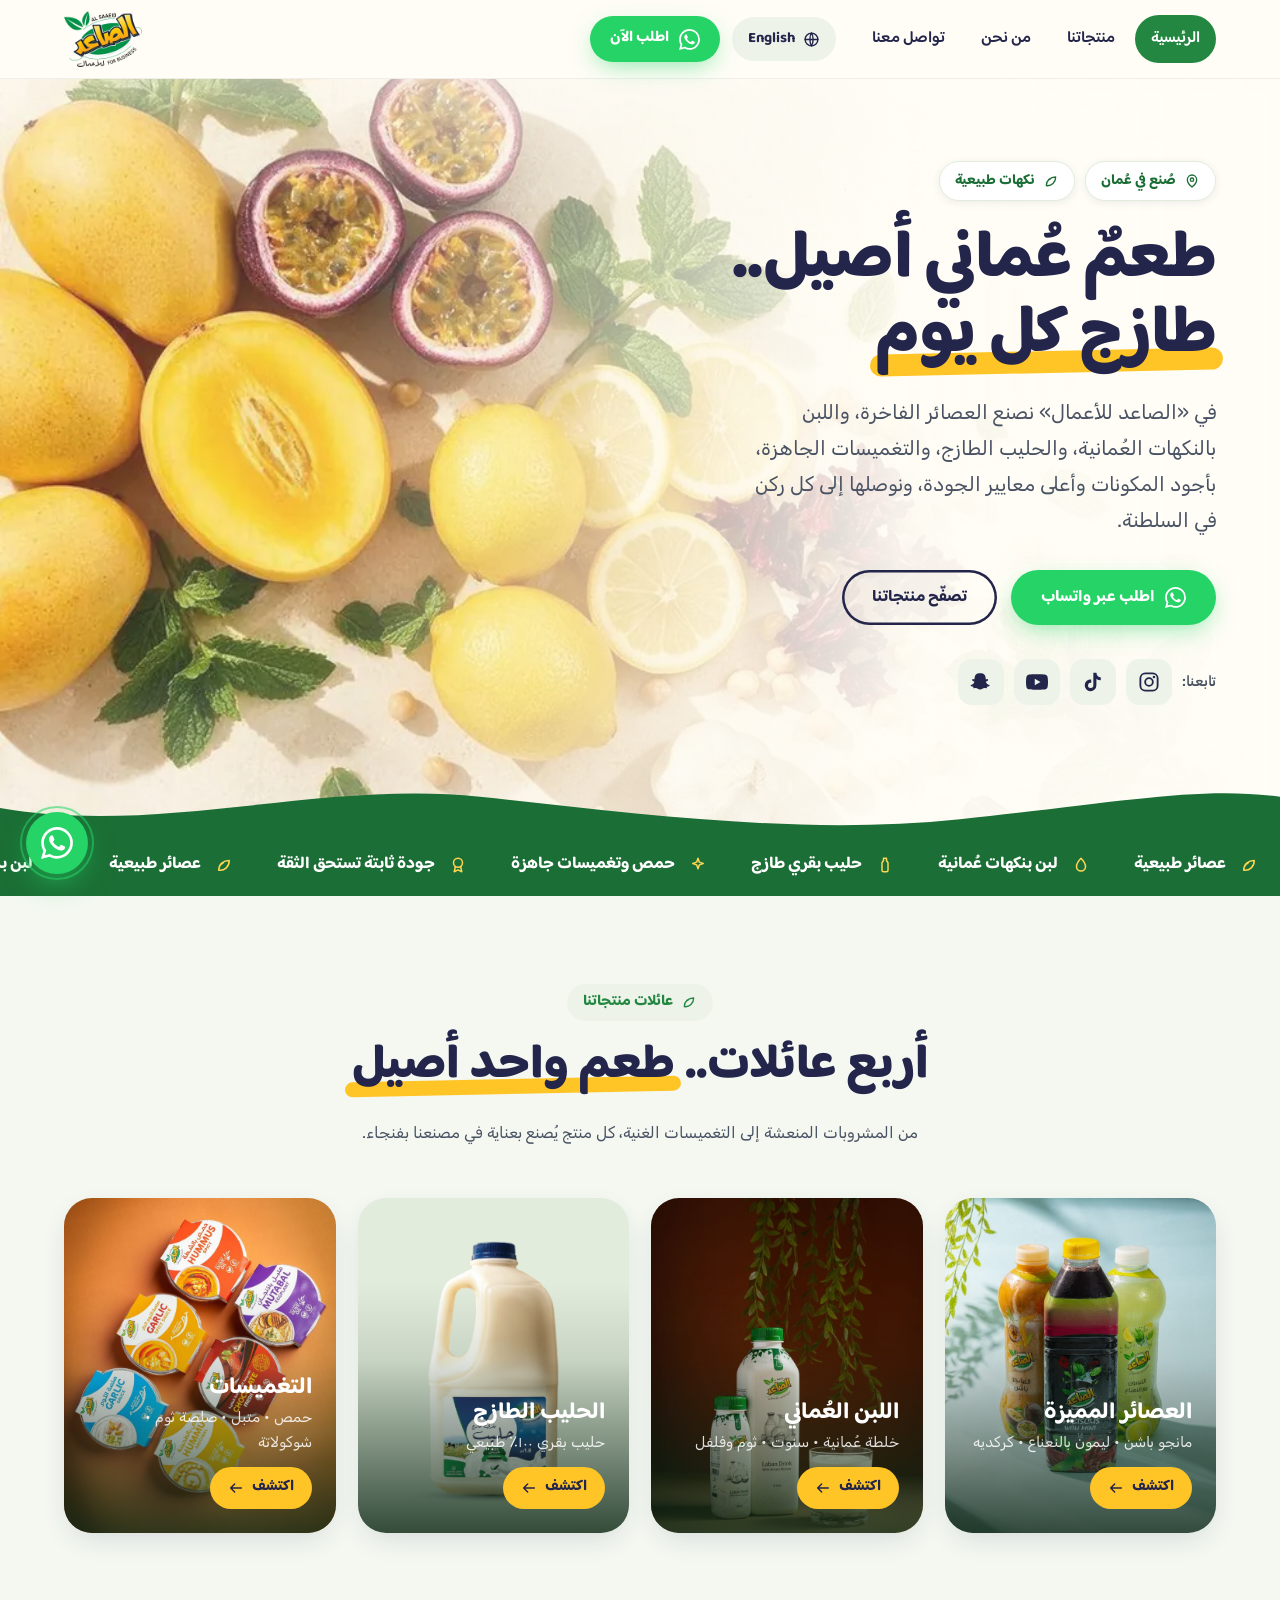
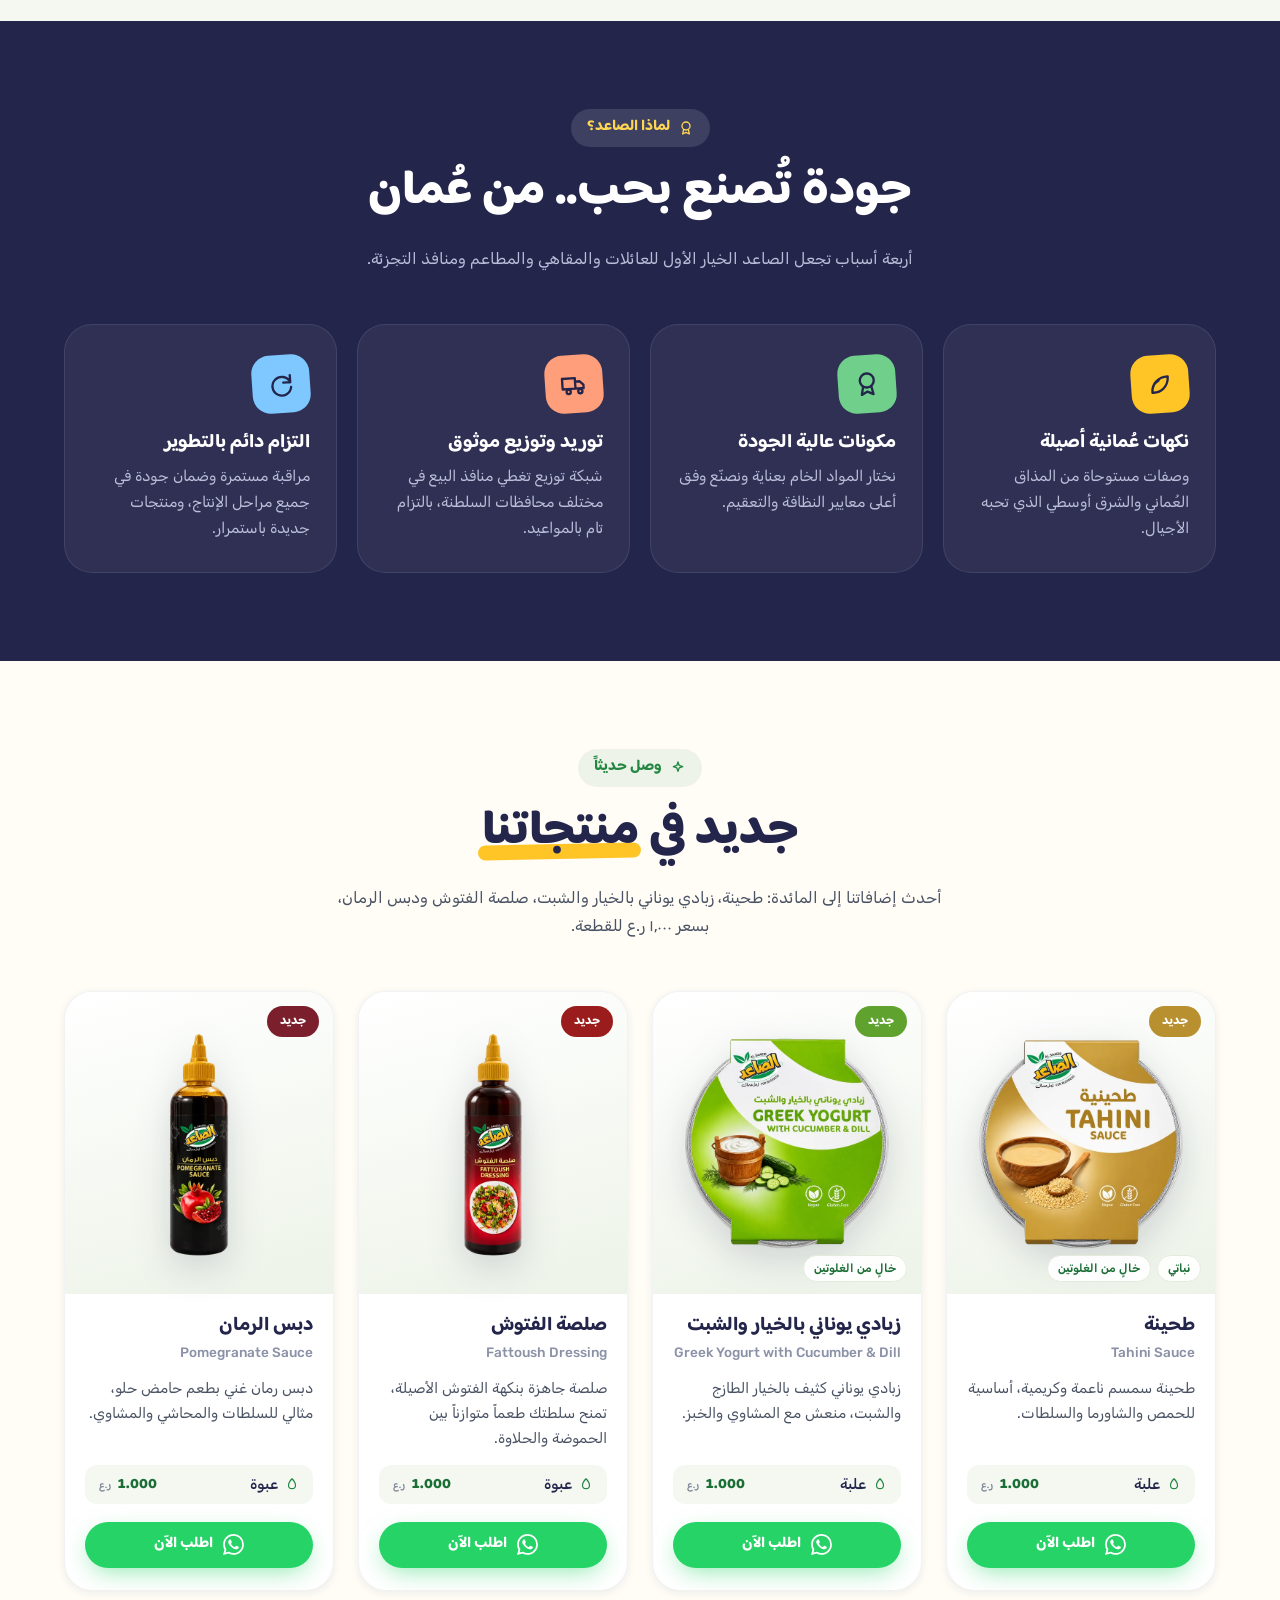
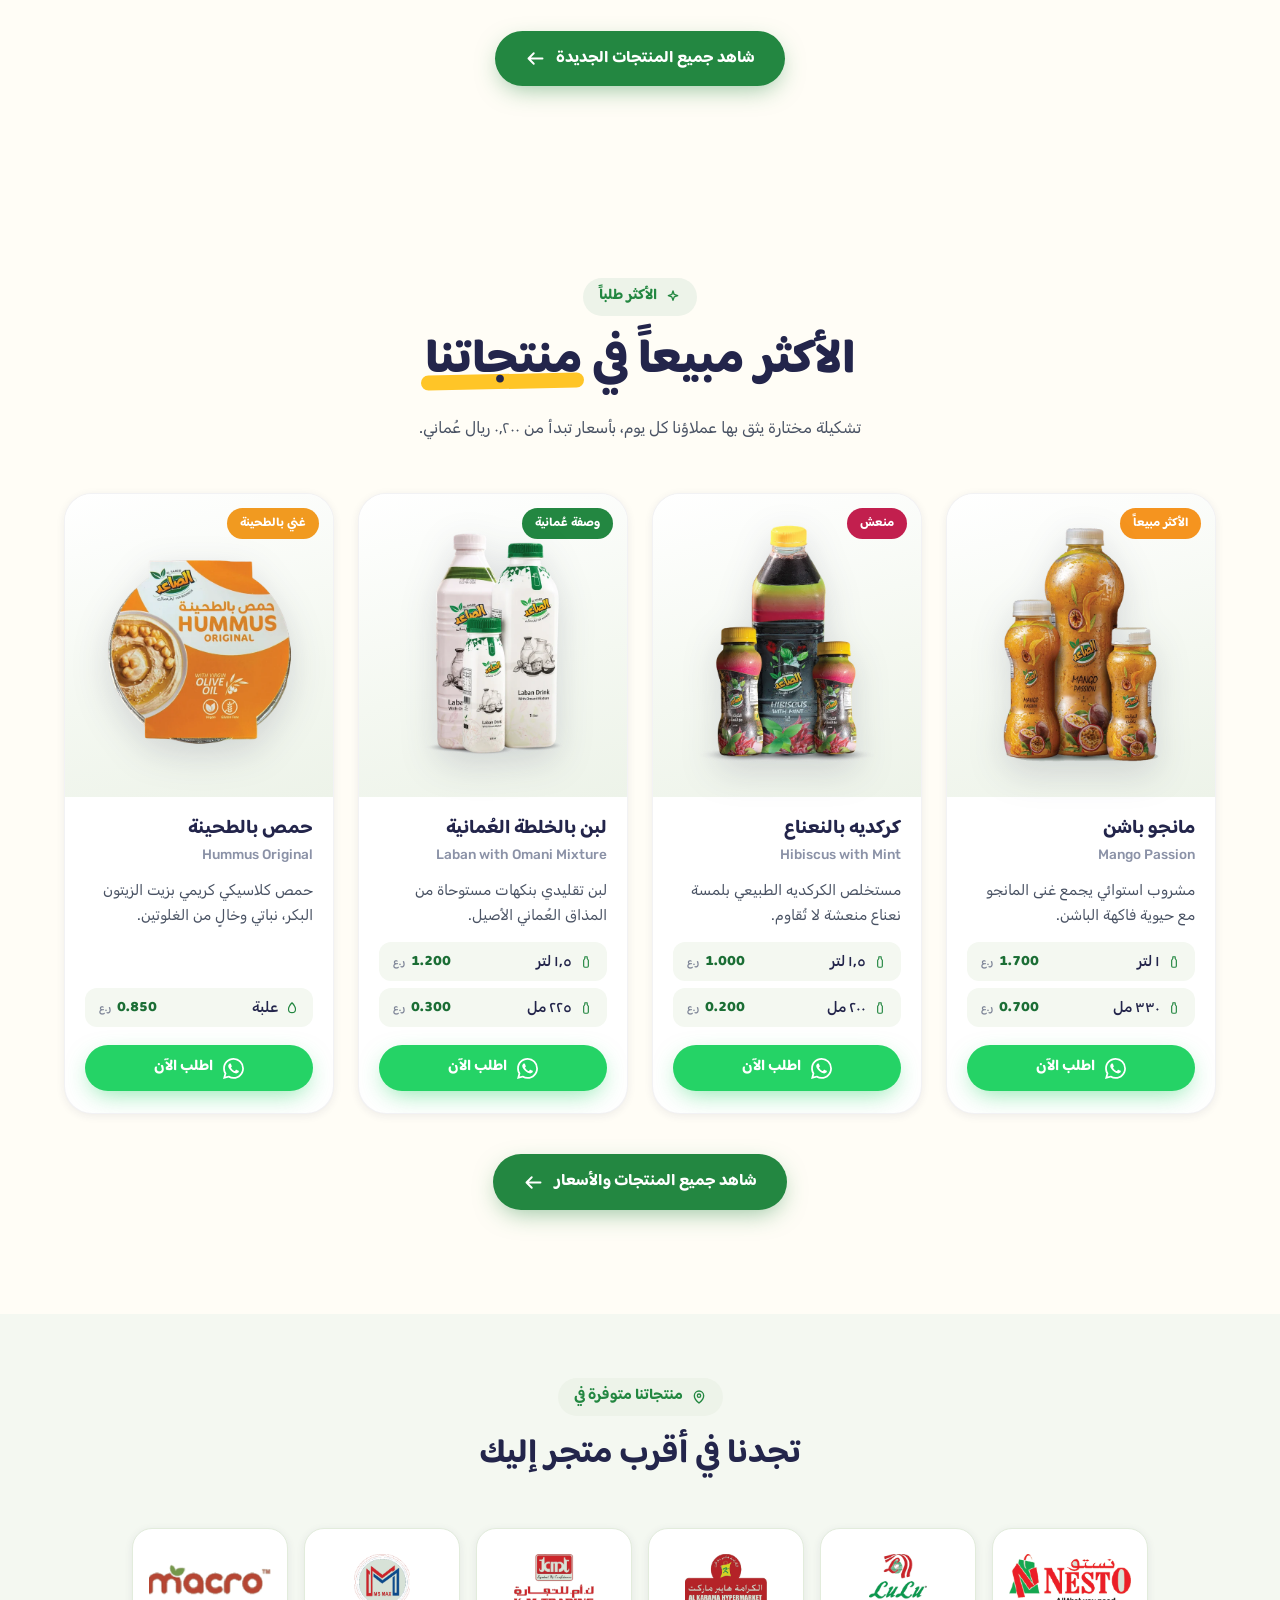
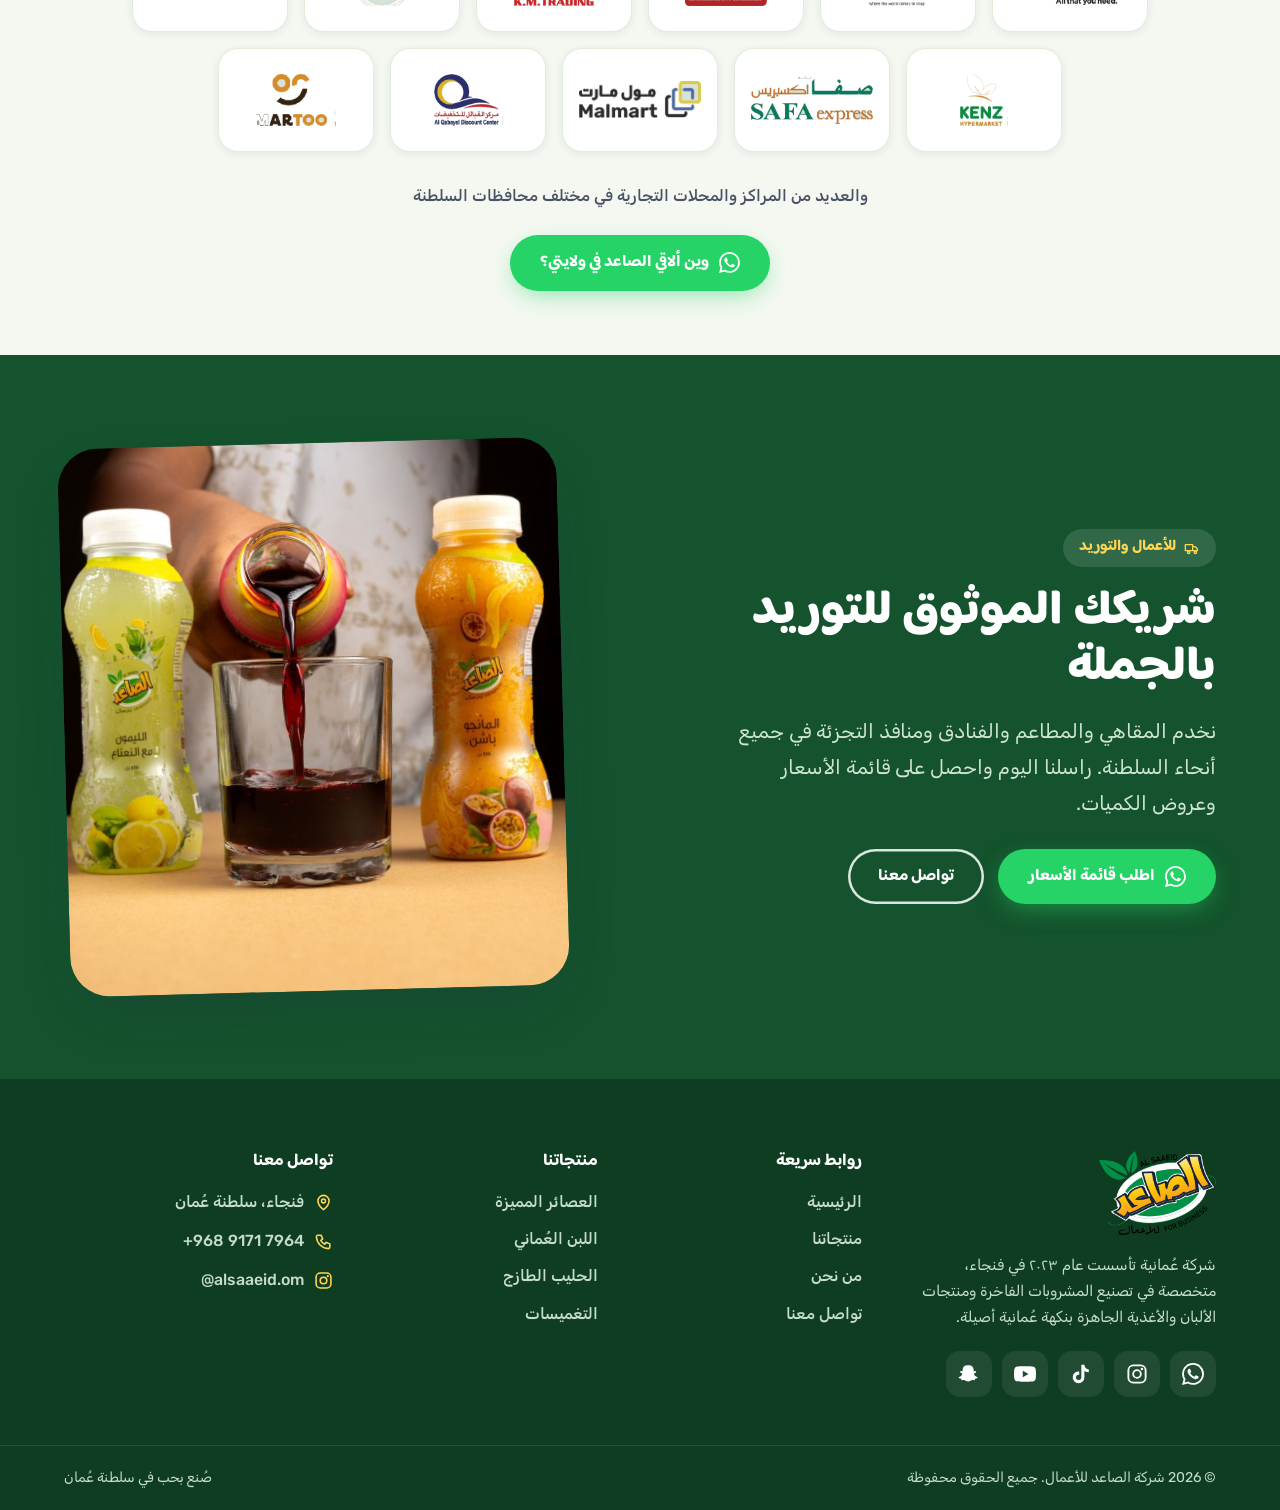
==== commit 964fcbe2: "Cinematic full-width hero: ingredients photo dissolves into the background - New wide hero image (25" ====
--- a/index.html
+++ b/index.html
@@ -16,7 +16,7 @@
 <link rel="preconnect" href="https://fonts.googleapis.com">
 <link rel="preconnect" href="https://fonts.gstatic.com" crossorigin>
 <link href="https://fonts.googleapis.com/css2?family=Baloo+Bhaijaan+2:wght@400;500;600;700;800&family=Rubik:wght@300;400;500;600;700&display=swap" rel="stylesheet">
-<link rel="stylesheet" href="/assets/css/style.css?v=20261111c">
+<link rel="stylesheet" href="/assets/css/style.css?v=20261111d">
 
 <!-- SEO -->
 <link rel="canonical" href="https://alsaaeid.com/">
@@ -108,8 +108,14 @@
 <main>
   <!-- Hero -->
   <section class="hero">
-    <div class="hero__blob hero__blob--gold" aria-hidden="true"></div>
-    <div class="hero__blob hero__blob--green" aria-hidden="true"></div>
+    <div class="hero__bg" aria-hidden="true">
+      <picture>
+        <source media="(max-width: 900px)" type="image/webp" srcset="/assets/img/photos/hero-bg-mobile.webp">
+        <source media="(max-width: 900px)" srcset="/assets/img/photos/hero-bg-mobile.jpg">
+        <source type="image/webp" srcset="/assets/img/photos/hero-bg.webp">
+        <img src="/assets/img/photos/hero-bg.jpg" alt="" width="2560" height="1280" fetchpriority="high">
+      </picture>
+    </div>
     <div class="hero__inner">
       <div class="hero__copy">
         <div class="hero__badge-row reveal-stagger is-visible">
@@ -132,13 +138,6 @@
           <a class="social-btn" style="background:var(--sage-100);color:var(--ink)" href="https://www.youtube.com/@Alsaieedjuices" target="_blank" rel="noopener" aria-label="يوتيوب"><svg aria-hidden="true"><use href="#i-yt"/></svg></a>
           <a class="social-btn" style="background:var(--sage-100);color:var(--ink)" href="https://snapchat.com/t/v3rIKJzM" target="_blank" rel="noopener" aria-label="سناب شات"><svg aria-hidden="true"><use href="#i-sc"/></svg></a>
         </div>
-      </div>
-      <div class="hero__art reveal is-visible">
-        <span class="hero__sticker hero__sticker--top"><svg aria-hidden="true"><use href="#i-spark"/></svg> ١٠٠٪ نكهة طبيعية</span>
-        <div class="hero__photo-frame">
-          <img src="/assets/img/photos/hero-ingredients.jpg" alt="عصائر الصاعد: الليمون بالنعناع، مانجو باشن، والكركديه على خلفية صفراء زاهية" fetchpriority="high">
-        </div>
-        <span class="hero__sticker hero__sticker--bottom"><svg aria-hidden="true"><use href="#i-drop"/></svg> منعش وطازج</span>
       </div>
     </div>
     <div class="wave" aria-hidden="true">
--- a/assets/css/style.css
+++ b/assets/css/style.css
@@ -203,11 +203,36 @@
 }
 
 /* ---------- Hero ---------- */
-.hero { position: relative; overflow: hidden; background: var(--cream); }
+/* Full-bleed photo that dissolves into the cream page colour on the text side. */
+.hero {
+  position: relative; overflow: hidden; isolation: isolate; background: var(--cream);
+  min-height: clamp(560px, 84vh, 820px); display: flex; flex-direction: column; justify-content: center;
+}
+.hero__bg { position: absolute; inset: 0; z-index: -1; }
+.hero__bg picture, .hero__bg img { display: block; width: 100%; height: 100%; }
+.hero__bg img {
+  object-fit: cover; object-position: left center;
+  opacity: 0.92; animation: hero-drift 16s ease-out both;
+}
+/* English reads left-to-right, so mirror the produce to the right-hand side. */
+[dir="ltr"] .hero__bg img { transform: scaleX(-1); }
+.hero__bg::after {
+  content: ""; position: absolute; inset: 0;
+  background:
+    linear-gradient(to bottom, rgba(255, 253, 246, 0.55) 0%, rgba(255, 253, 246, 0) 18%, rgba(255, 253, 246, 0) 78%, rgba(255, 253, 246, 0.35) 100%),
+    linear-gradient(to left, var(--cream) 0%, rgba(255, 253, 246, 0.94) 30%, rgba(255, 253, 246, 0.6) 50%, rgba(255, 253, 246, 0.12) 72%, rgba(255, 253, 246, 0) 100%);
+}
+[dir="ltr"] .hero__bg::after {
+  background:
+    linear-gradient(to bottom, rgba(255, 253, 246, 0.55) 0%, rgba(255, 253, 246, 0) 18%, rgba(255, 253, 246, 0) 78%, rgba(255, 253, 246, 0.35) 100%),
+    linear-gradient(to right, var(--cream) 0%, rgba(255, 253, 246, 0.94) 30%, rgba(255, 253, 246, 0.6) 50%, rgba(255, 253, 246, 0.12) 72%, rgba(255, 253, 246, 0) 100%);
+}
+@keyframes hero-drift { from { scale: 1.08; } to { scale: 1; } }
+
 .hero__inner {
-  display: grid; grid-template-columns: 1.05fr 0.95fr; gap: 48px; align-items: center;
-  max-width: var(--container); margin-inline: auto; padding: 72px 24px 120px;
-}
+  width: 100%; max-width: var(--container); margin-inline: auto; padding: 72px 24px 120px;
+}
+.hero__copy { max-width: 590px; }
 .hero__badge-row { display: flex; flex-wrap: wrap; gap: 10px; margin-bottom: 22px; }
 .hero__badge {
   display: inline-flex; align-items: center; gap: 8px;
@@ -223,40 +248,14 @@
 .hero__social { display: flex; align-items: center; gap: 10px; }
 .hero__social-label { font-size: 0.9rem; font-weight: 500; color: var(--body); }
 
-.hero__art { position: relative; }
-.hero__photo-frame {
-  position: relative; border-radius: var(--radius-xl); overflow: hidden;
-  aspect-ratio: 1 / 1; box-shadow: var(--shadow-lg);
-  transform: rotate(1.5deg);
-}
-.hero__photo-frame img { width: 100%; height: 100%; object-fit: cover; }
-.hero__sticker {
-  position: absolute; z-index: 3;
-  font-family: var(--font-display); font-weight: 800; font-size: 0.95rem; line-height: 1.3;
-  padding: 12px 18px; border-radius: 18px; box-shadow: var(--shadow);
-  display: inline-flex; align-items: center; gap: 9px;
-  animation: floaty 5s ease-in-out infinite;
-}
-.hero__sticker svg { width: 22px; height: 22px; flex: none; }
-.hero__sticker--top { top: 26px; inset-inline-start: -14px; background: var(--gold-400); color: var(--ink); transform: rotate(-4deg); }
-.hero__sticker--bottom { bottom: 34px; inset-inline-end: -10px; background: var(--green-600); color: #fff; transform: rotate(3deg); animation-delay: 1.6s; }
-@keyframes floaty {
-  0%, 100% { translate: 0 0; }
-  50% { translate: 0 -10px; }
-}
-
-.hero__blob {
-  position: absolute; z-index: -1; border-radius: 50%;
-  filter: blur(60px); opacity: 0.5;
-}
-.hero__blob--gold { width: 420px; height: 420px; background: #FFE9A8; top: -120px; inset-inline-end: -100px; }
-.hero__blob--green { width: 380px; height: 380px; background: #CDE8D2; bottom: -140px; inset-inline-start: -120px; }
 
 @media (max-width: 900px) {
-  .hero__inner { grid-template-columns: 1fr; padding-block: 44px 96px; gap: 40px; }
-  .hero__photo-frame { aspect-ratio: 1 / 1; max-width: 480px; margin-inline: auto; }
-  .hero__sticker--top { inset-inline-start: 4px; }
-  .hero__sticker--bottom { inset-inline-end: 4px; }
+  .hero { min-height: 0; }
+  .hero__bg img { object-position: center; opacity: 0.85; }
+  .hero__bg::after, [dir="ltr"] .hero__bg::after {
+    background: linear-gradient(to bottom, rgba(255, 253, 246, 0.9) 0%, rgba(255, 253, 246, 0.8) 45%, rgba(255, 253, 246, 0.62) 100%);
+  }
+  .hero__inner { padding-block: 56px 104px; }
 }
 
 /* Wavy divider */
@@ -688,8 +687,6 @@
   .wave svg { height: 36px; }
   .wa-float { width: 56px; height: 56px; bottom: 18px; inset-inline-end: 18px; }
   .wa-float svg { width: 28px; height: 28px; }
-  .hero__sticker { font-size: 0.82rem; padding: 9px 14px; }
-  .hero__sticker svg { width: 18px; height: 18px; }
   .prod-card__body { padding: 16px 16px 18px; }
   .wa-card { padding: 30px 24px; }
   .wa-card__number { font-size: 1.28rem; }
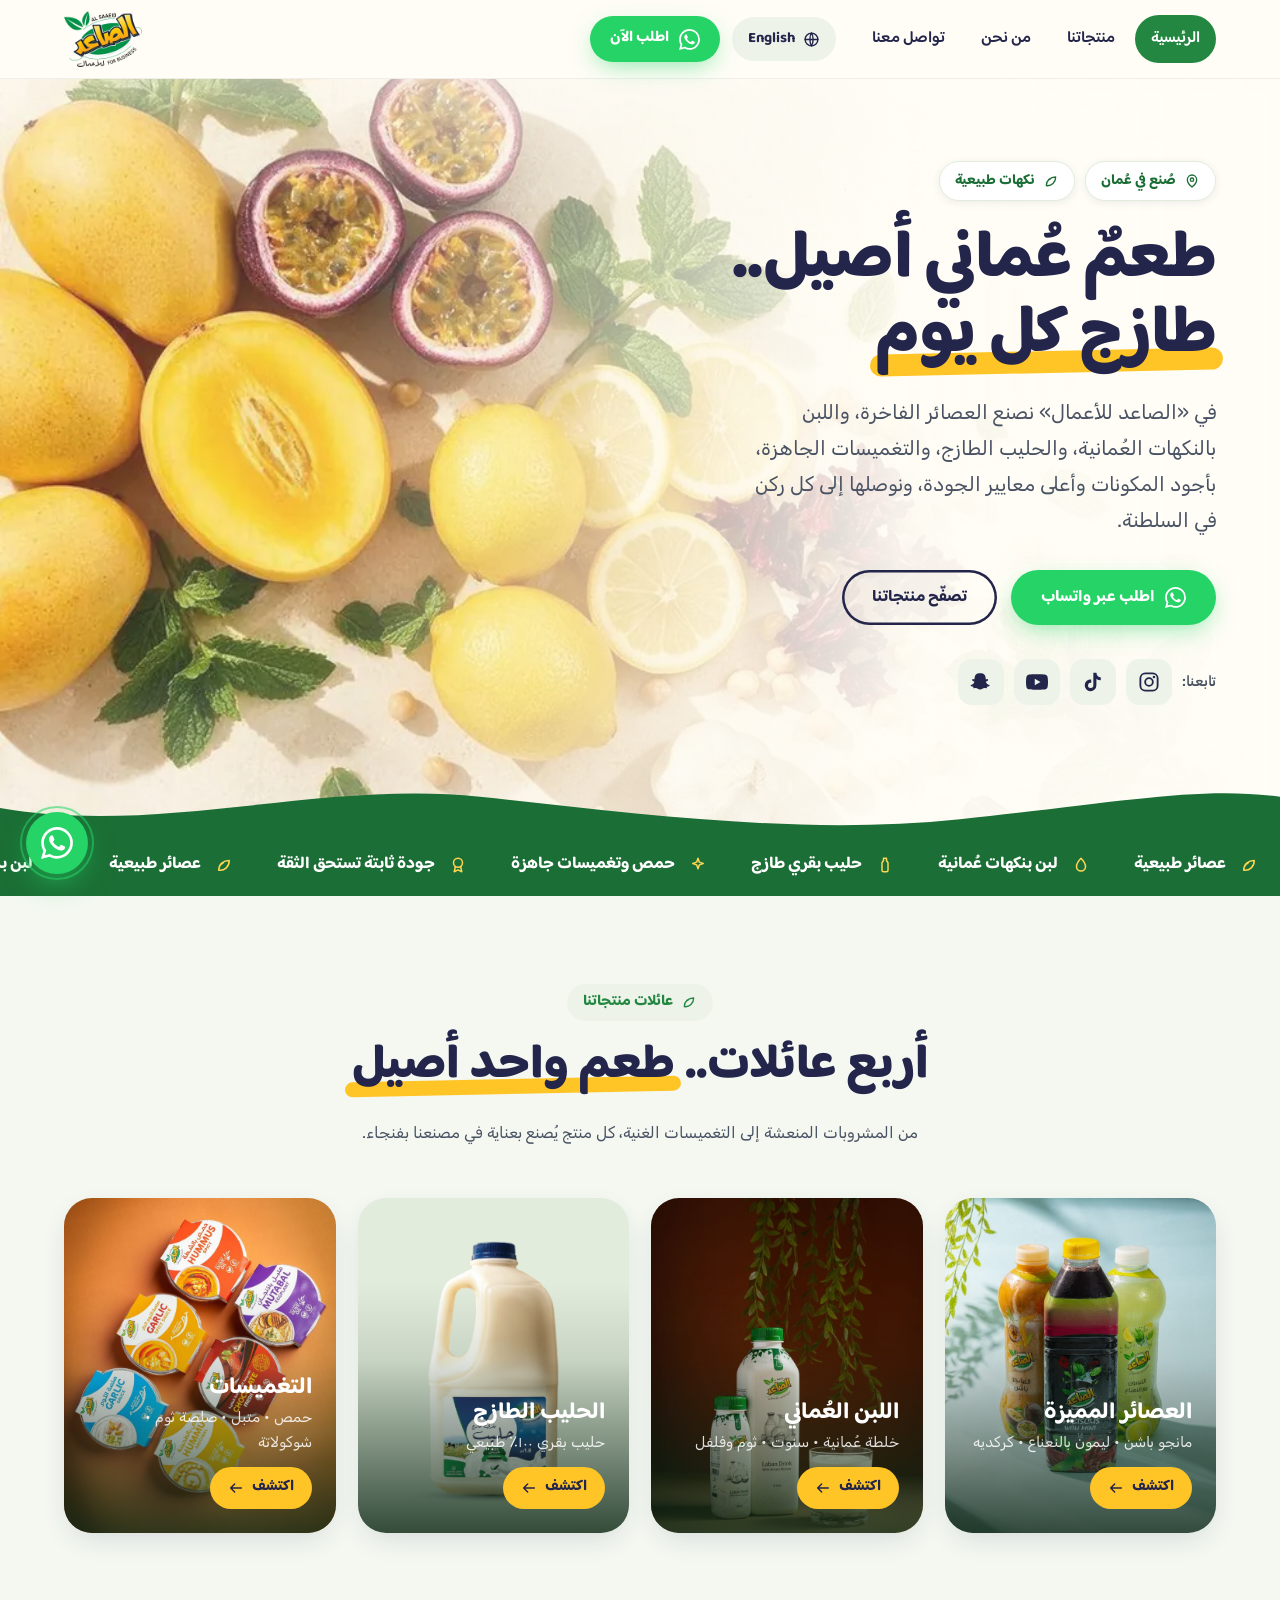
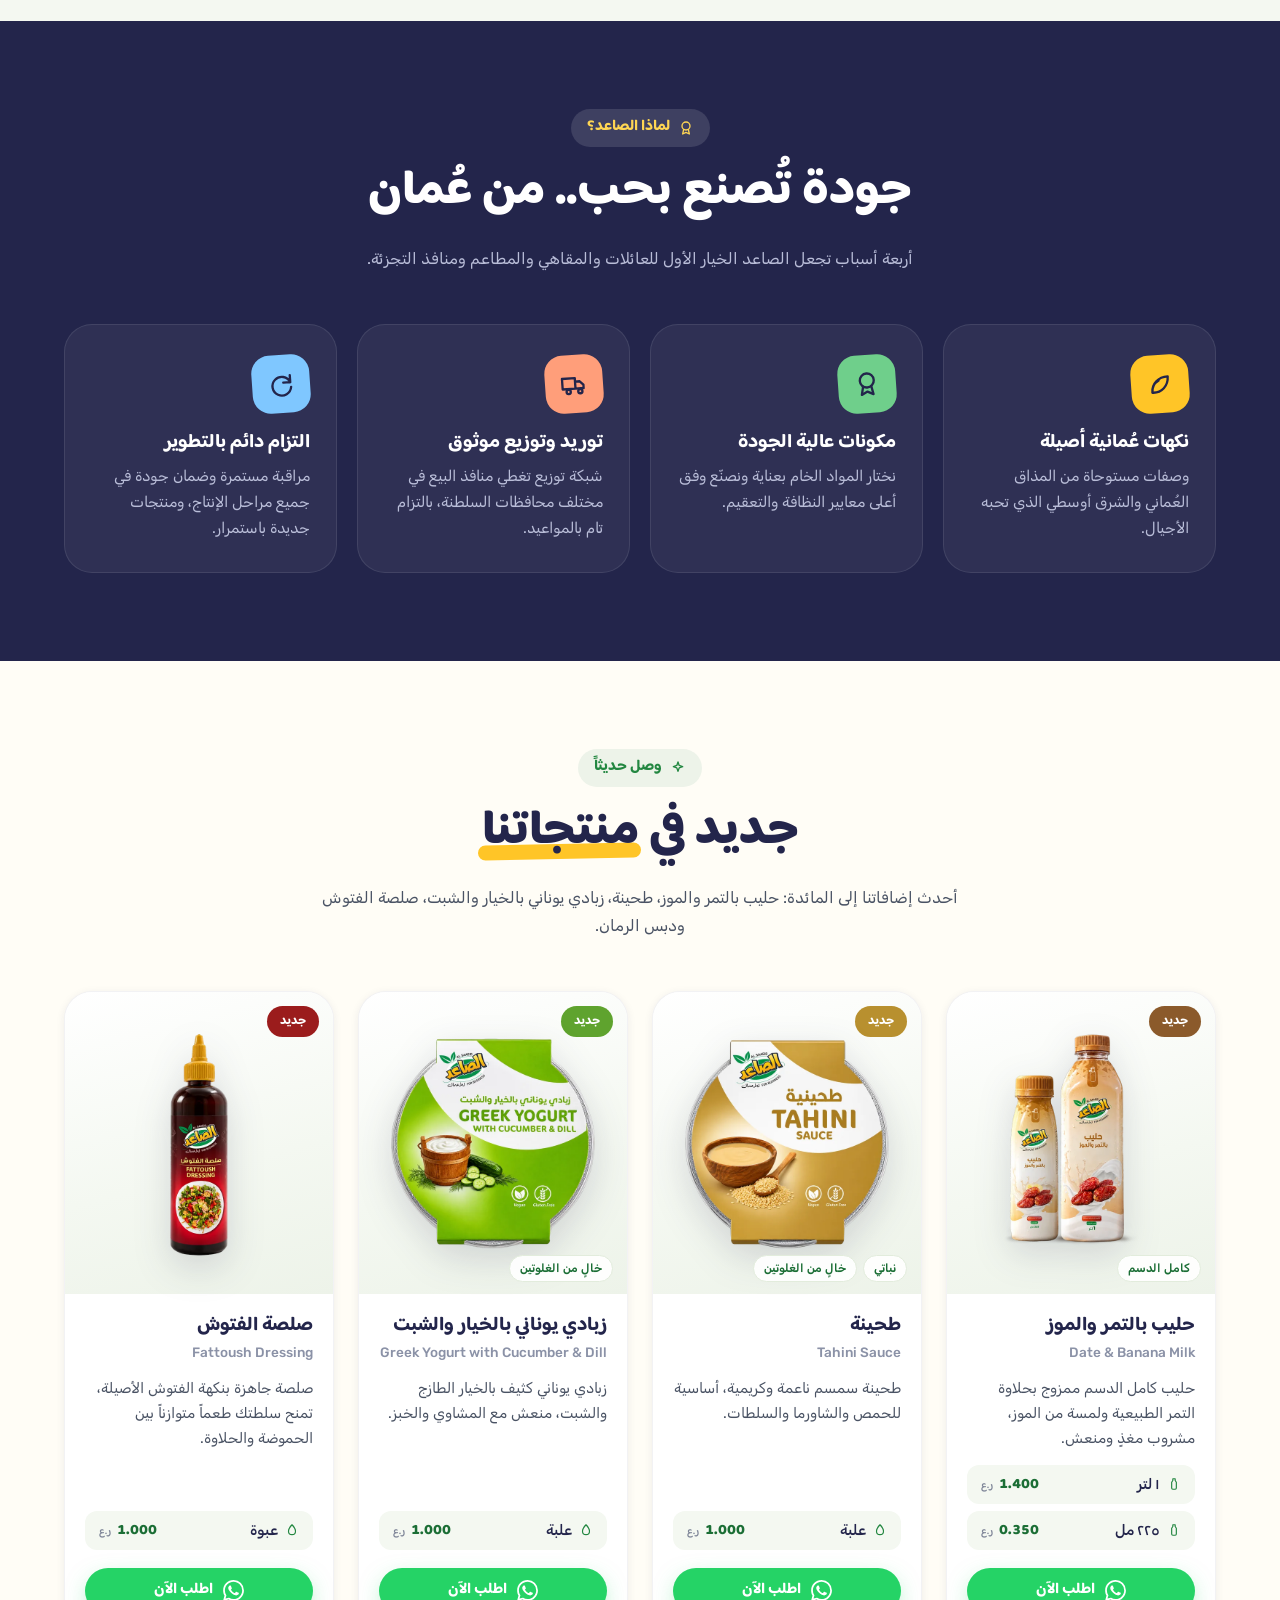
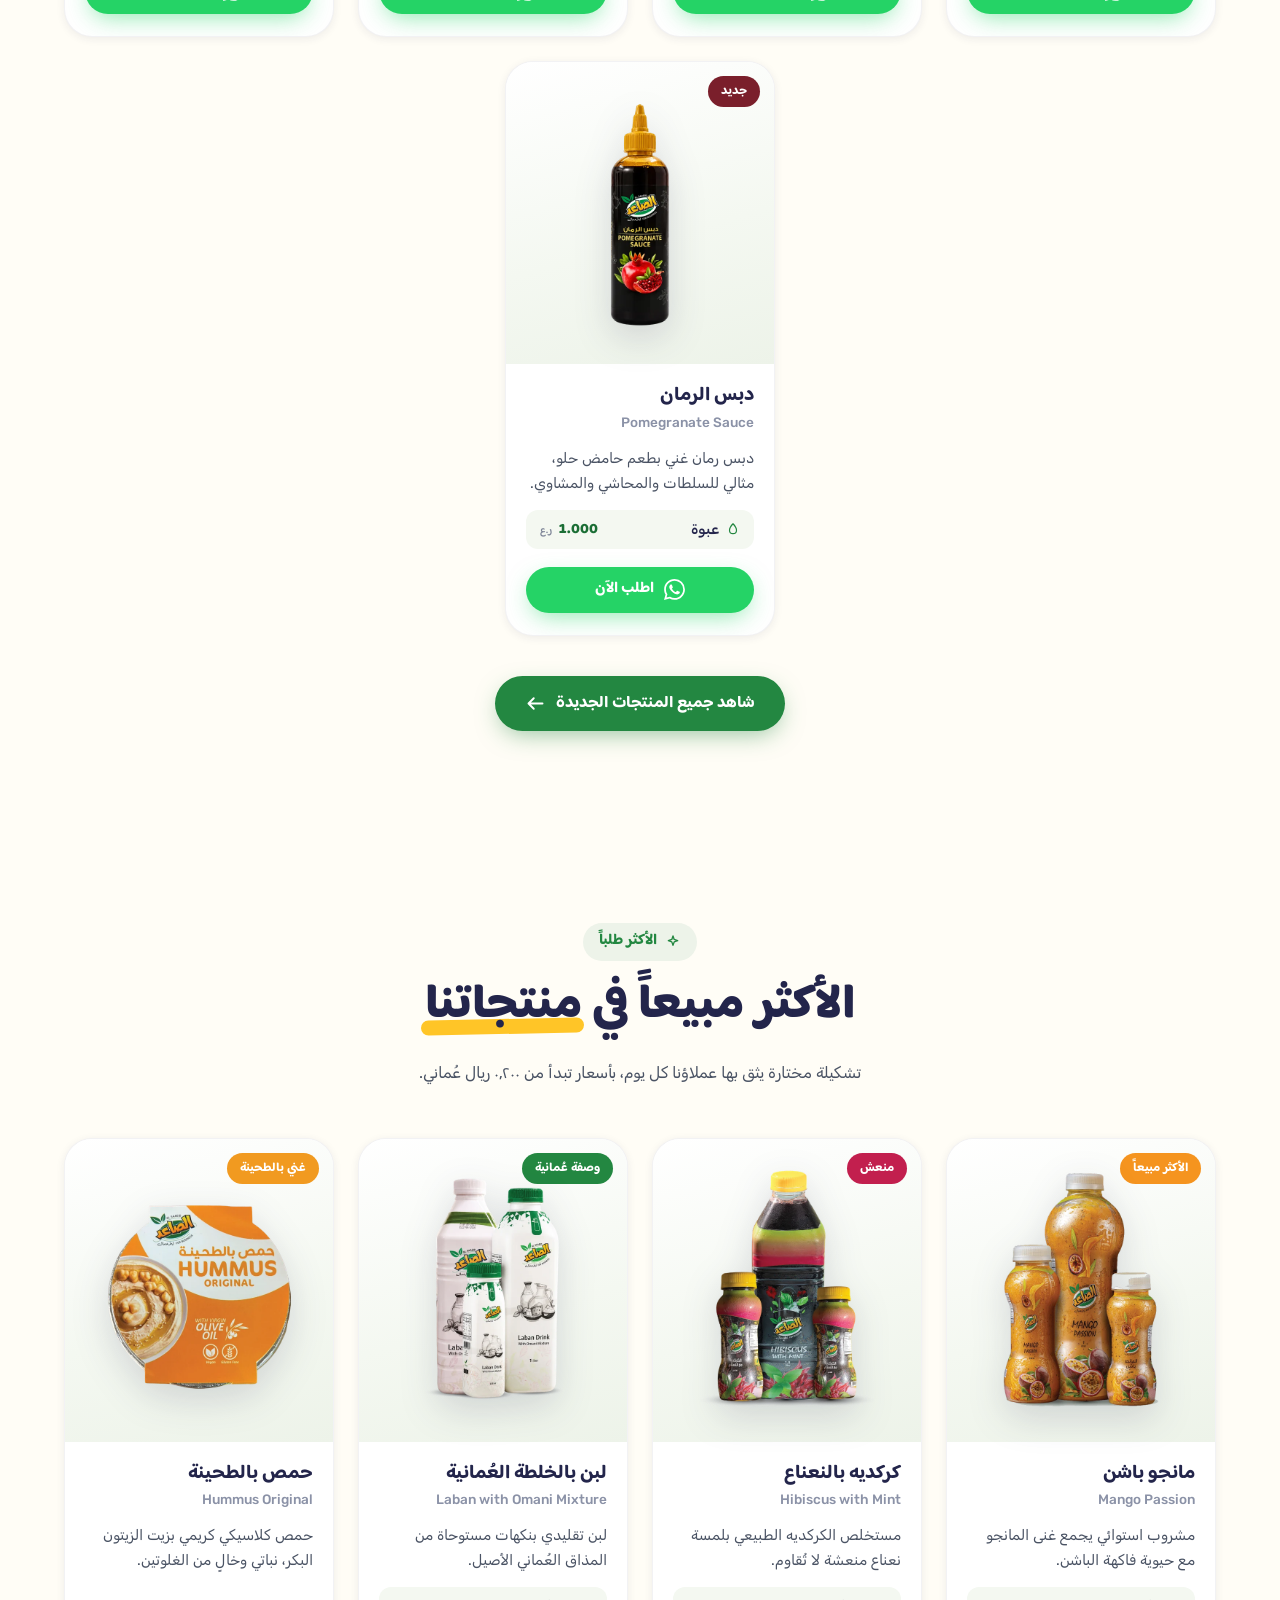
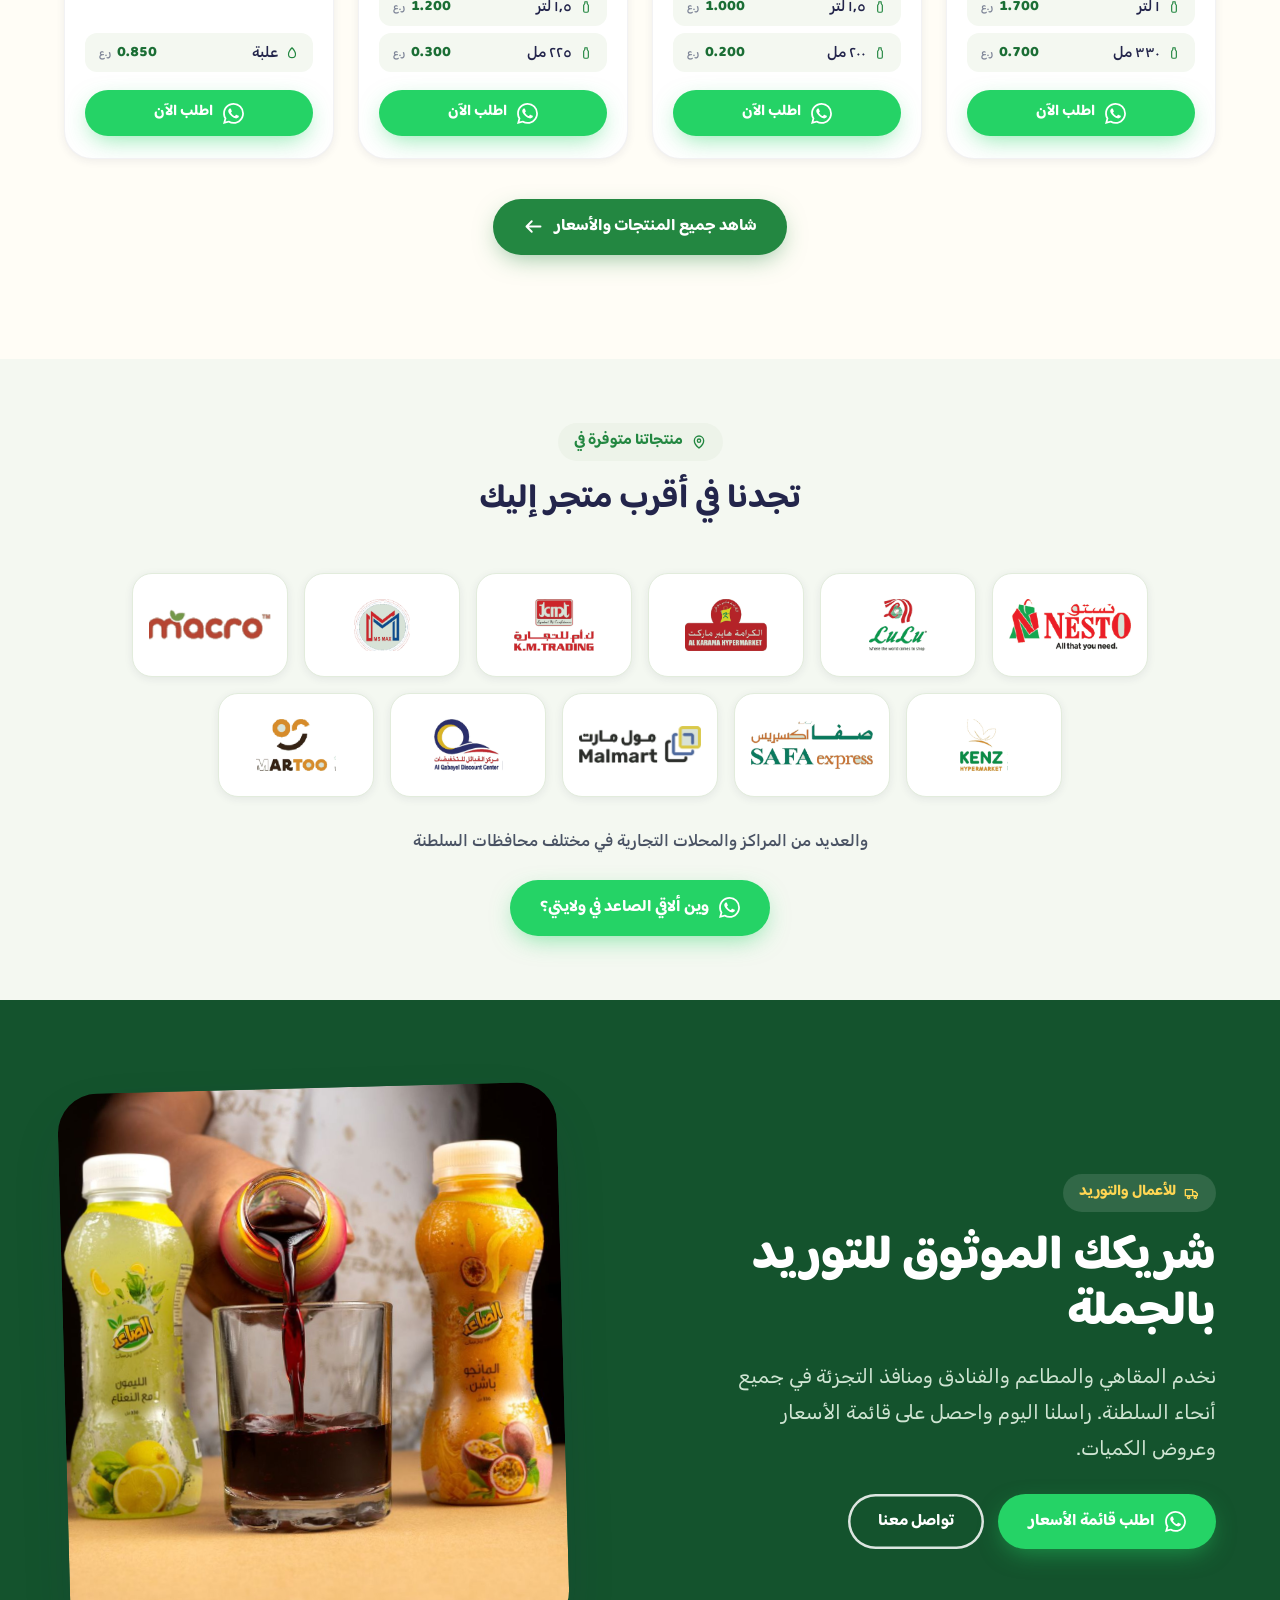
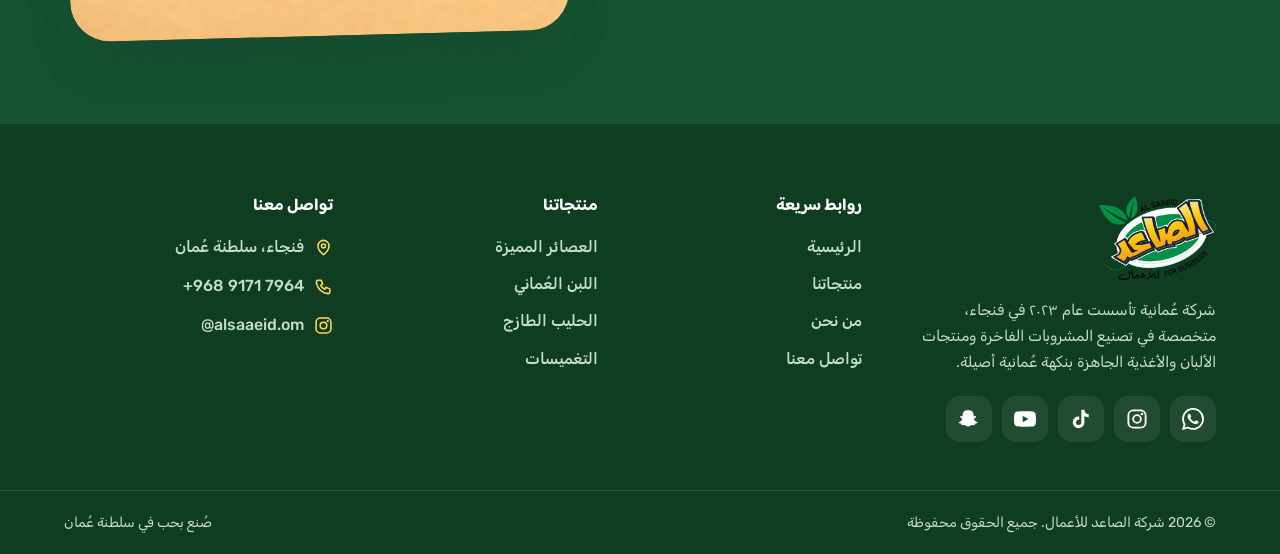
==== commit c14d4868: "Add Date & Banana Milk (1 L 1.400, 225 ml 0.350 OMR) to products and homepage new arrivals Co-Author" ====
--- a/index.html
+++ b/index.html
@@ -16,7 +16,7 @@
 <link rel="preconnect" href="https://fonts.googleapis.com">
 <link rel="preconnect" href="https://fonts.gstatic.com" crossorigin>
 <link href="https://fonts.googleapis.com/css2?family=Baloo+Bhaijaan+2:wght@400;500;600;700;800&family=Rubik:wght@300;400;500;600;700&display=swap" rel="stylesheet">
-<link rel="stylesheet" href="/assets/css/style.css?v=20261111d">
+<link rel="stylesheet" href="/assets/css/style.css?v=20261111e">
 
 <!-- SEO -->
 <link rel="canonical" href="https://alsaaeid.com/">
@@ -256,9 +256,27 @@
       <div class="section-head reveal">
         <span class="eyebrow"><svg aria-hidden="true"><use href="#i-spark"/></svg> وصل حديثاً</span>
         <h2 class="display-lg">جديد في <span class="mark-swash">منتجاتنا</span></h2>
-        <p>أحدث إضافاتنا إلى المائدة: طحينة، زبادي يوناني بالخيار والشبت، صلصة الفتوش ودبس الرمان، بسعر ١٫٠٠٠ ر.ع للقطعة.</p>
+        <p>أحدث إضافاتنا إلى المائدة: حليب بالتمر والموز، طحينة، زبادي يوناني بالخيار والشبت، صلصة الفتوش ودبس الرمان.</p>
       </div>
       <div class="prod-grid reveal-stagger">
+        <article class="prod-card" style="--accent:#8B5A2B">
+          <div class="prod-card__media">
+            <span class="prod-card__flag" style="background:#8B5A2B">جديد</span>
+            <picture><source type="image/webp" srcset="/assets/img/products/milk-date.webp?v=20261111c"><img src="/assets/img/products/milk-date.png?v=20261111c" alt="حليب بالتمر والموز بحجمين ١ لتر و٢٢٥ مل" loading="lazy" width="620" height="700"></picture>
+            <div class="prod-card__badges"><span>كامل الدسم</span></div>
+          </div>
+          <div class="prod-card__body">
+            <h3>حليب بالتمر والموز</h3>
+            <p class="prod-card__alt">Date &amp; Banana Milk</p>
+            <p class="prod-card__desc">حليب كامل الدسم ممزوج بحلاوة التمر الطبيعية ولمسة من الموز، مشروب مغذٍ ومنعش.</p>
+            <div class="price-list">
+              <div class="price-row"><span class="price-row__size"><svg aria-hidden="true"><use href="#i-bottle"/></svg> ١ لتر</span><span class="price-row__price">1.400 <small>ر.ع</small></span></div>
+              <div class="price-row"><span class="price-row__size"><svg aria-hidden="true"><use href="#i-bottle"/></svg> ٢٢٥ مل</span><span class="price-row__price">0.350 <small>ر.ع</small></span></div>
+            </div>
+            <a class="btn btn--wa btn--sm" href="https://wa.me/96891717964?text=مرحباً، أود طلب حليب بالتمر والموز" target="_blank" rel="noopener"><svg aria-hidden="true"><use href="#i-wa"/></svg> اطلب الآن</a>
+          </div>
+        </article>
+
         <article class="prod-card" style="--accent:#B8902F">
           <div class="prod-card__media">
             <span class="prod-card__flag" style="background:#B8902F">جديد</span>
--- a/assets/css/style.css
+++ b/assets/css/style.css
@@ -722,3 +722,10 @@
 /* ---------- "New" filter on products page ---------- */
 .filter-btn--new { border-color: var(--gold-500); color: var(--gold-600); }
 .filter-btn--new.is-active { background: var(--gold-400); color: var(--ink); }
+
+/* New arrivals: centre an uneven last row */
+#new-arrivals .prod-grid { display: flex; flex-wrap: wrap; justify-content: center; }
+#new-arrivals .prod-grid > .prod-card { flex: 0 1 calc((100% - 72px) / 4); min-width: 0; }
+@media (max-width: 1100px) { #new-arrivals .prod-grid > .prod-card { flex-basis: calc((100% - 48px) / 3); } }
+@media (max-width: 820px) { #new-arrivals .prod-grid > .prod-card { flex-basis: calc((100% - 24px) / 2); } }
+@media (max-width: 480px) { #new-arrivals .prod-grid > .prod-card { flex-basis: 100%; } }
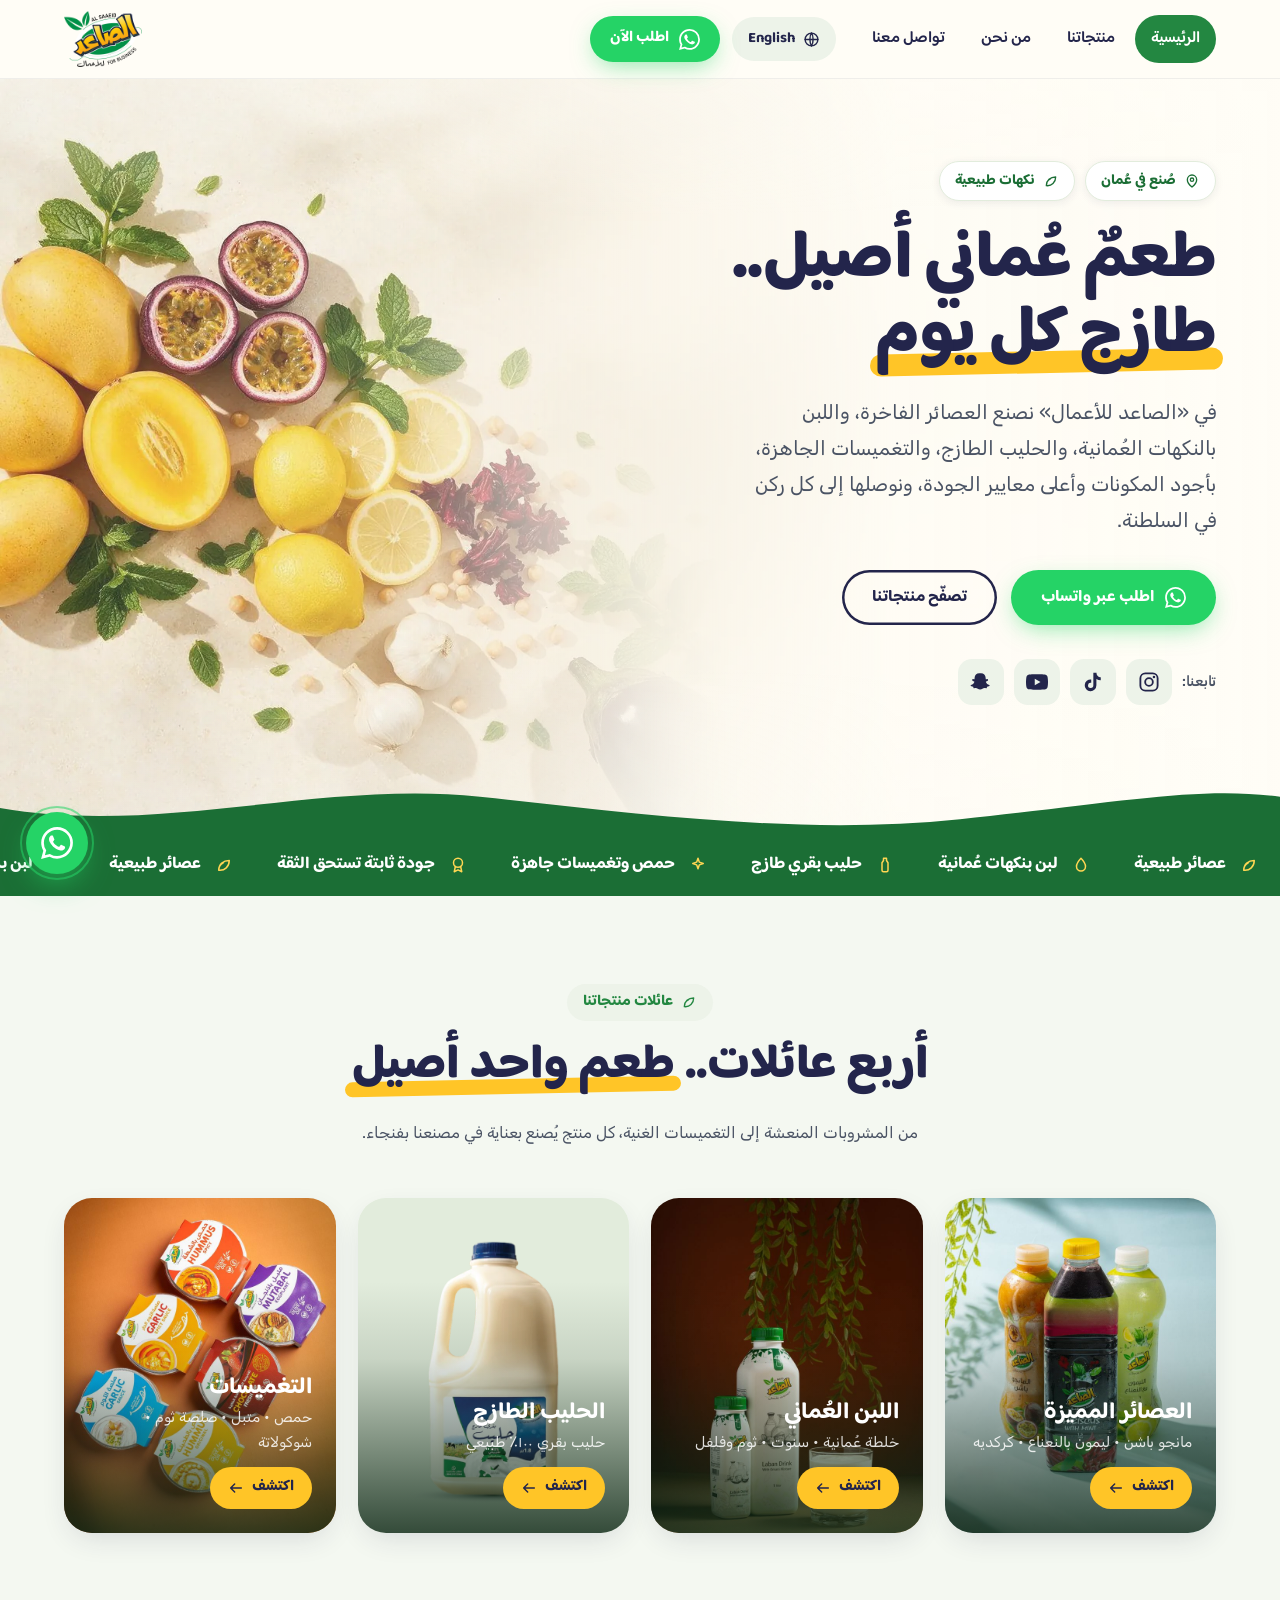
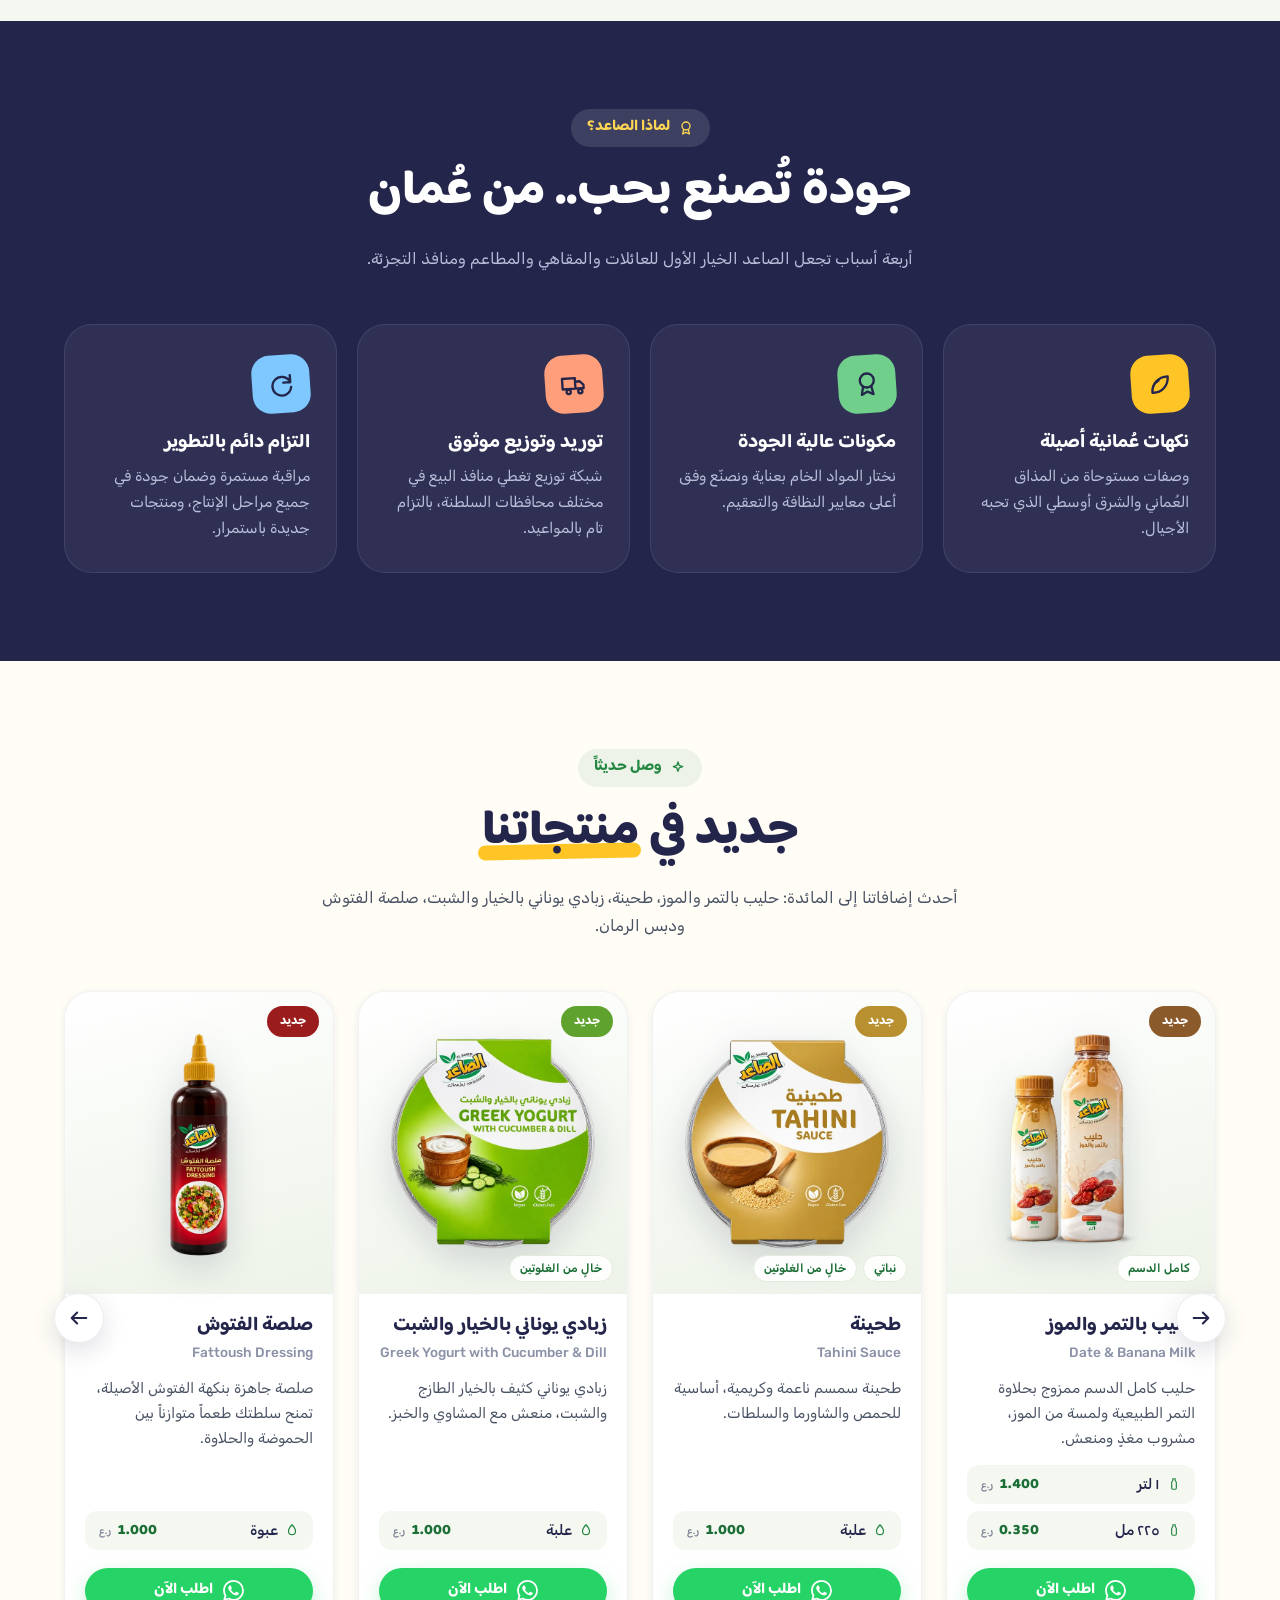
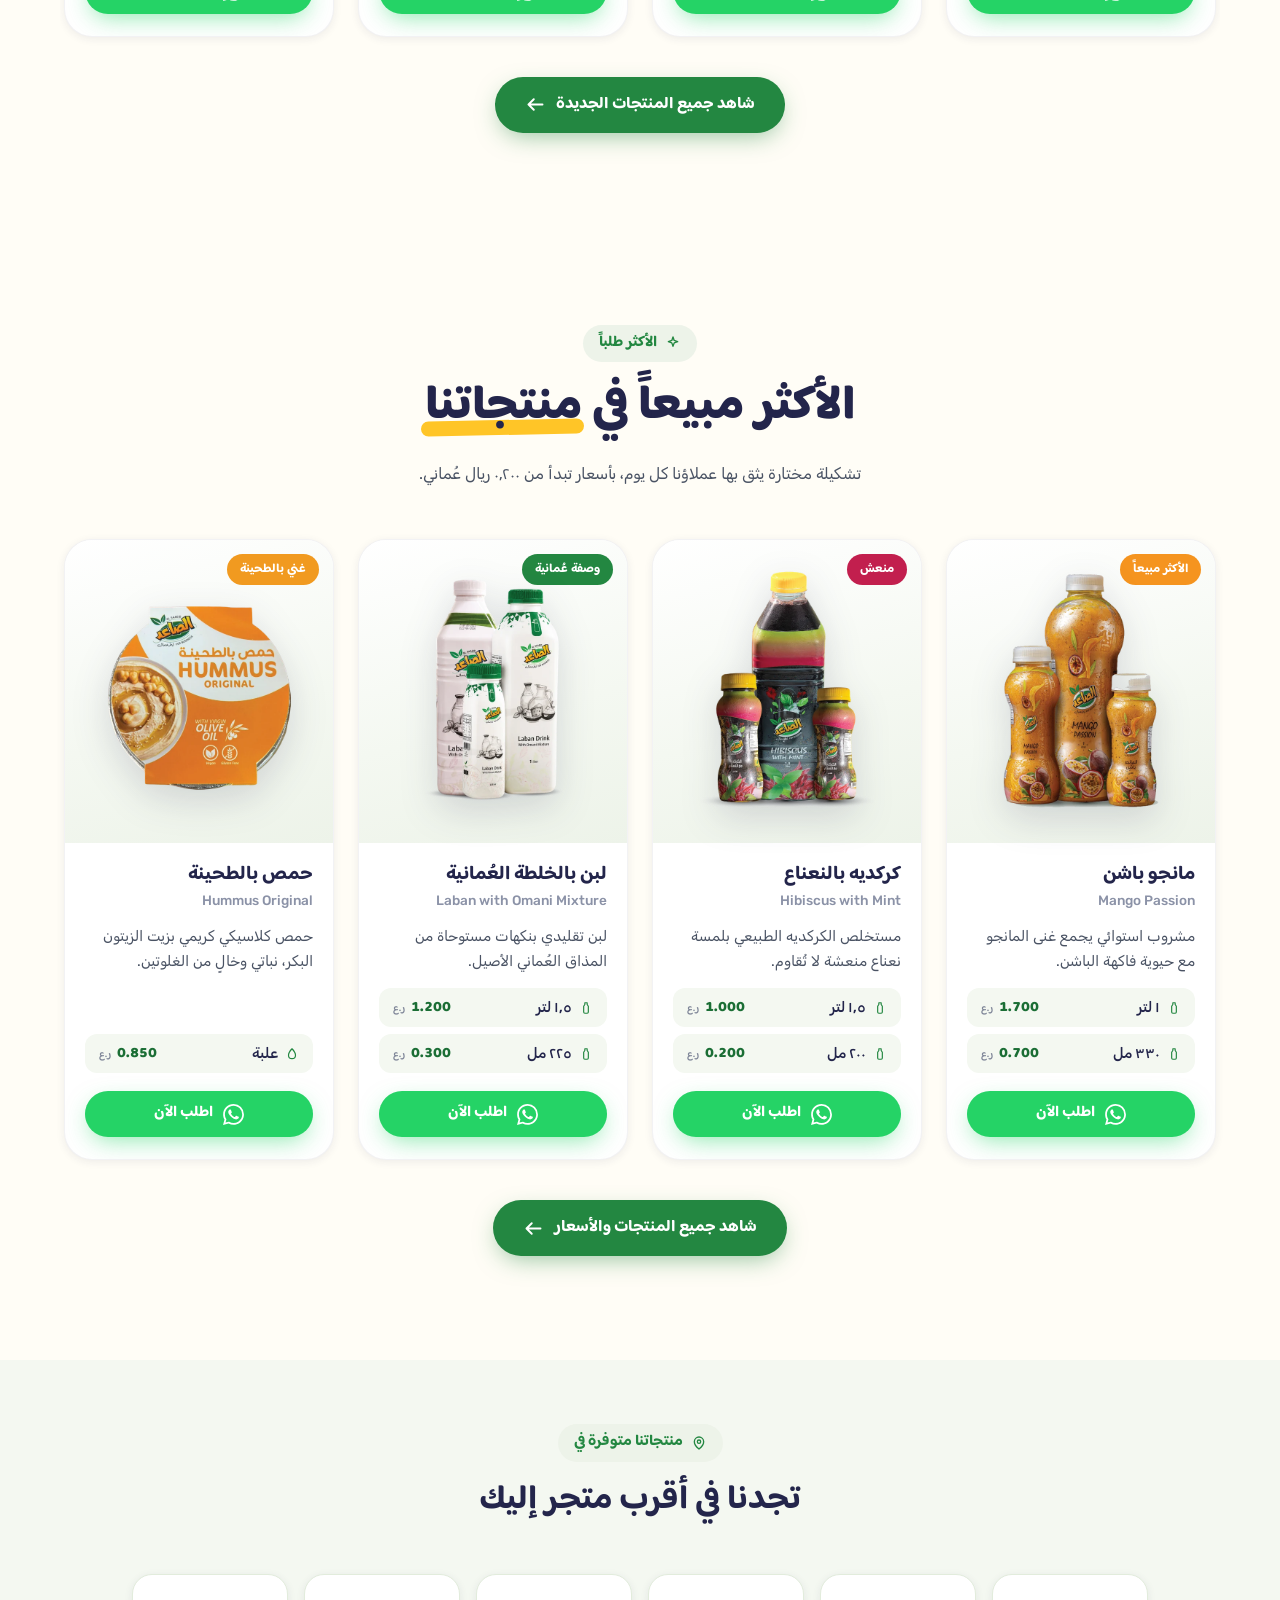
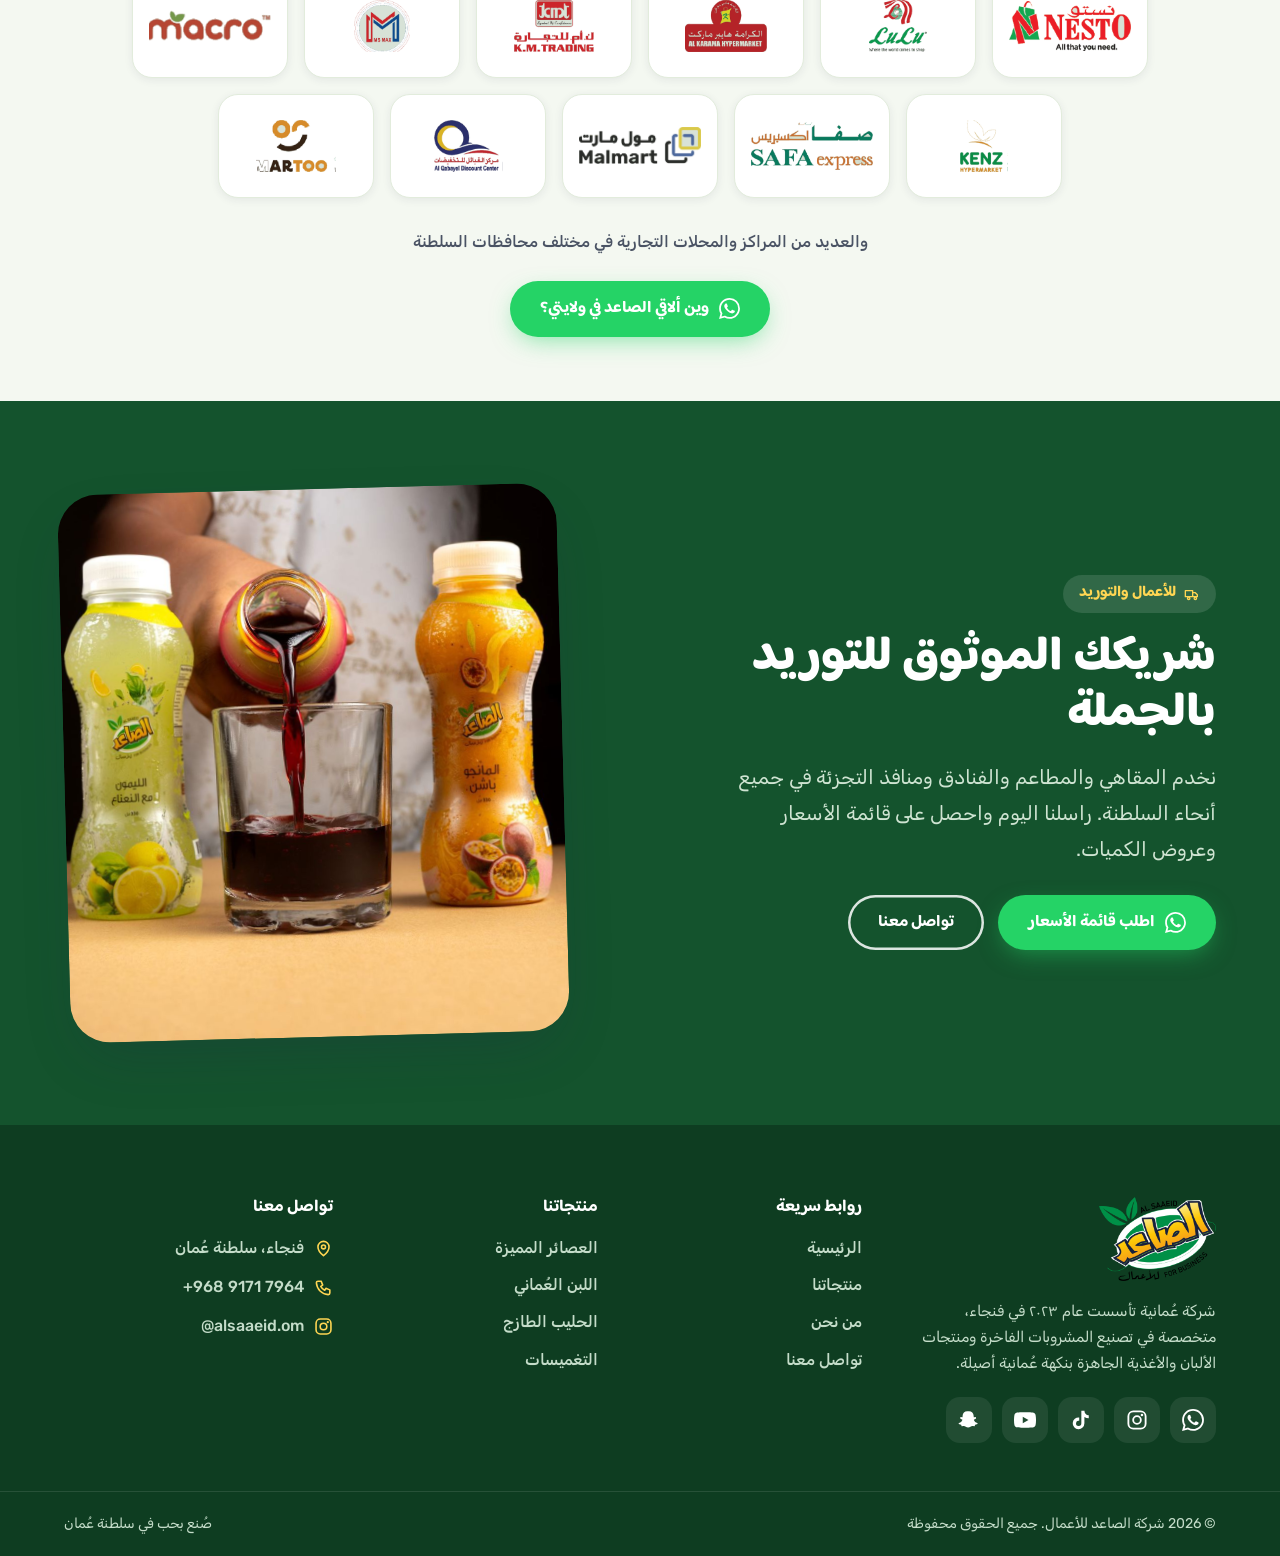
==== commit d151ac89: "Homepage new arrivals: one-row looping slider with autoplay and arrows Co-Authored-By: Claude Opus 5" ====
--- a/index.html
+++ b/index.html
@@ -16,7 +16,7 @@
 <link rel="preconnect" href="https://fonts.googleapis.com">
 <link rel="preconnect" href="https://fonts.gstatic.com" crossorigin>
 <link href="https://fonts.googleapis.com/css2?family=Baloo+Bhaijaan+2:wght@400;500;600;700;800&family=Rubik:wght@300;400;500;600;700&display=swap" rel="stylesheet">
-<link rel="stylesheet" href="/assets/css/style.css?v=20261111e">
+<link rel="stylesheet" href="/assets/css/style.css?v=20261111g">
 
 <!-- SEO -->
 <link rel="canonical" href="https://alsaaeid.com/">
@@ -258,7 +258,9 @@
         <h2 class="display-lg">جديد في <span class="mark-swash">منتجاتنا</span></h2>
         <p>أحدث إضافاتنا إلى المائدة: حليب بالتمر والموز، طحينة، زبادي يوناني بالخيار والشبت، صلصة الفتوش ودبس الرمان.</p>
       </div>
-      <div class="prod-grid reveal-stagger">
+      <div class="slider" data-slider>
+        <button class="slider__btn slider__btn--prev" type="button" aria-label="السابق"><svg aria-hidden="true"><use href="#i-arrow"/></svg></button>
+      <div class="prod-grid slider__track reveal-stagger">
         <article class="prod-card" style="--accent:#8B5A2B">
           <div class="prod-card__media">
             <span class="prod-card__flag" style="background:#8B5A2B">جديد</span>
@@ -339,6 +341,8 @@
             <a class="btn btn--wa btn--sm" href="https://wa.me/96891717964?text=مرحباً، أود طلب دبس الرمان" target="_blank" rel="noopener"><svg aria-hidden="true"><use href="#i-wa"/></svg> اطلب الآن</a>
           </div>
         </article>
+      </div>
+        <button class="slider__btn slider__btn--next" type="button" aria-label="التالي"><svg aria-hidden="true"><use href="#i-arrow"/></svg></button>
       </div>
       <p class="text-center" style="margin-top:40px">
         <a class="btn btn--primary" href="/products/#new">شاهد جميع المنتجات الجديدة <svg aria-hidden="true" style="transform:scaleX(-1)"><use href="#i-arrow"/></svg></a>
@@ -531,6 +535,6 @@
   <svg aria-hidden="true"><use href="#i-wa"/></svg>
 </a>
 
-<script src="/assets/js/main.js?v=20261111b" defer></script>
+<script src="/assets/js/main.js?v=20261111e" defer></script>
 </body>
 </html>
--- a/assets/css/style.css
+++ b/assets/css/style.css
@@ -723,9 +723,28 @@
 .filter-btn--new { border-color: var(--gold-500); color: var(--gold-600); }
 .filter-btn--new.is-active { background: var(--gold-400); color: var(--ink); }
 
-/* New arrivals: centre an uneven last row */
-#new-arrivals .prod-grid { display: flex; flex-wrap: wrap; justify-content: center; }
-#new-arrivals .prod-grid > .prod-card { flex: 0 1 calc((100% - 72px) / 4); min-width: 0; }
-@media (max-width: 1100px) { #new-arrivals .prod-grid > .prod-card { flex-basis: calc((100% - 48px) / 3); } }
-@media (max-width: 820px) { #new-arrivals .prod-grid > .prod-card { flex-basis: calc((100% - 24px) / 2); } }
-@media (max-width: 480px) { #new-arrivals .prod-grid > .prod-card { flex-basis: 100%; } }
+/* New arrivals: one-row auto slider */
+.slider { position: relative; }
+.prod-grid.slider__track {
+  display: flex; gap: 24px; overflow-x: auto; scroll-snap-type: x mandatory; scroll-behavior: smooth;
+  padding: 14px 4px 22px; margin: -14px -4px -22px; scroll-padding-inline: 4px; scrollbar-width: none; overscroll-behavior-x: contain;
+}
+.slider__track::-webkit-scrollbar { display: none; }
+.slider__track > .prod-card { flex: 0 0 calc((100% - 72px) / 4); min-width: 0; scroll-snap-align: start; }
+@media (max-width: 1100px) { .slider__track > .prod-card { flex-basis: calc((100% - 48px) / 3); } }
+@media (max-width: 820px) { .slider__track > .prod-card { flex-basis: calc((100% - 24px) / 2); } }
+@media (max-width: 480px) { .slider__track > .prod-card { flex-basis: 82%; } }
+.slider__btn {
+  position: absolute; top: 50%; z-index: 3; transform: translateY(-50%);
+  width: 50px; height: 50px; border-radius: 50%; display: grid; place-items: center; cursor: pointer;
+  background: #fff; color: var(--ink); border: 1.5px solid rgba(35, 37, 75, 0.08); box-shadow: var(--shadow-md, 0 8px 24px rgba(35,37,75,.14));
+  transition: background .2s ease, color .2s ease, transform .2s ease;
+}
+.slider__btn svg { width: 22px; height: 22px; }
+.slider__btn:hover, .slider__btn:focus-visible { background: var(--ink); color: #fff; transform: translateY(-50%) scale(1.06); }
+.slider__btn--prev { inset-inline-start: -25px; }
+.slider__btn--next { inset-inline-end: -25px; }
+[dir="rtl"] .slider__btn--next svg, [dir="ltr"] .slider__btn--prev svg { transform: scaleX(-1); }
+@media (max-width: 1360px) { .slider__btn--prev { inset-inline-start: -10px; } .slider__btn--next { inset-inline-end: -10px; } }
+@media (max-width: 600px) { .slider__btn { width: 42px; height: 42px; } .slider__btn--prev { inset-inline-start: -6px; } .slider__btn--next { inset-inline-end: -6px; } }
+@media (prefers-reduced-motion: reduce) { .prod-grid.slider__track { scroll-behavior: auto; } }
